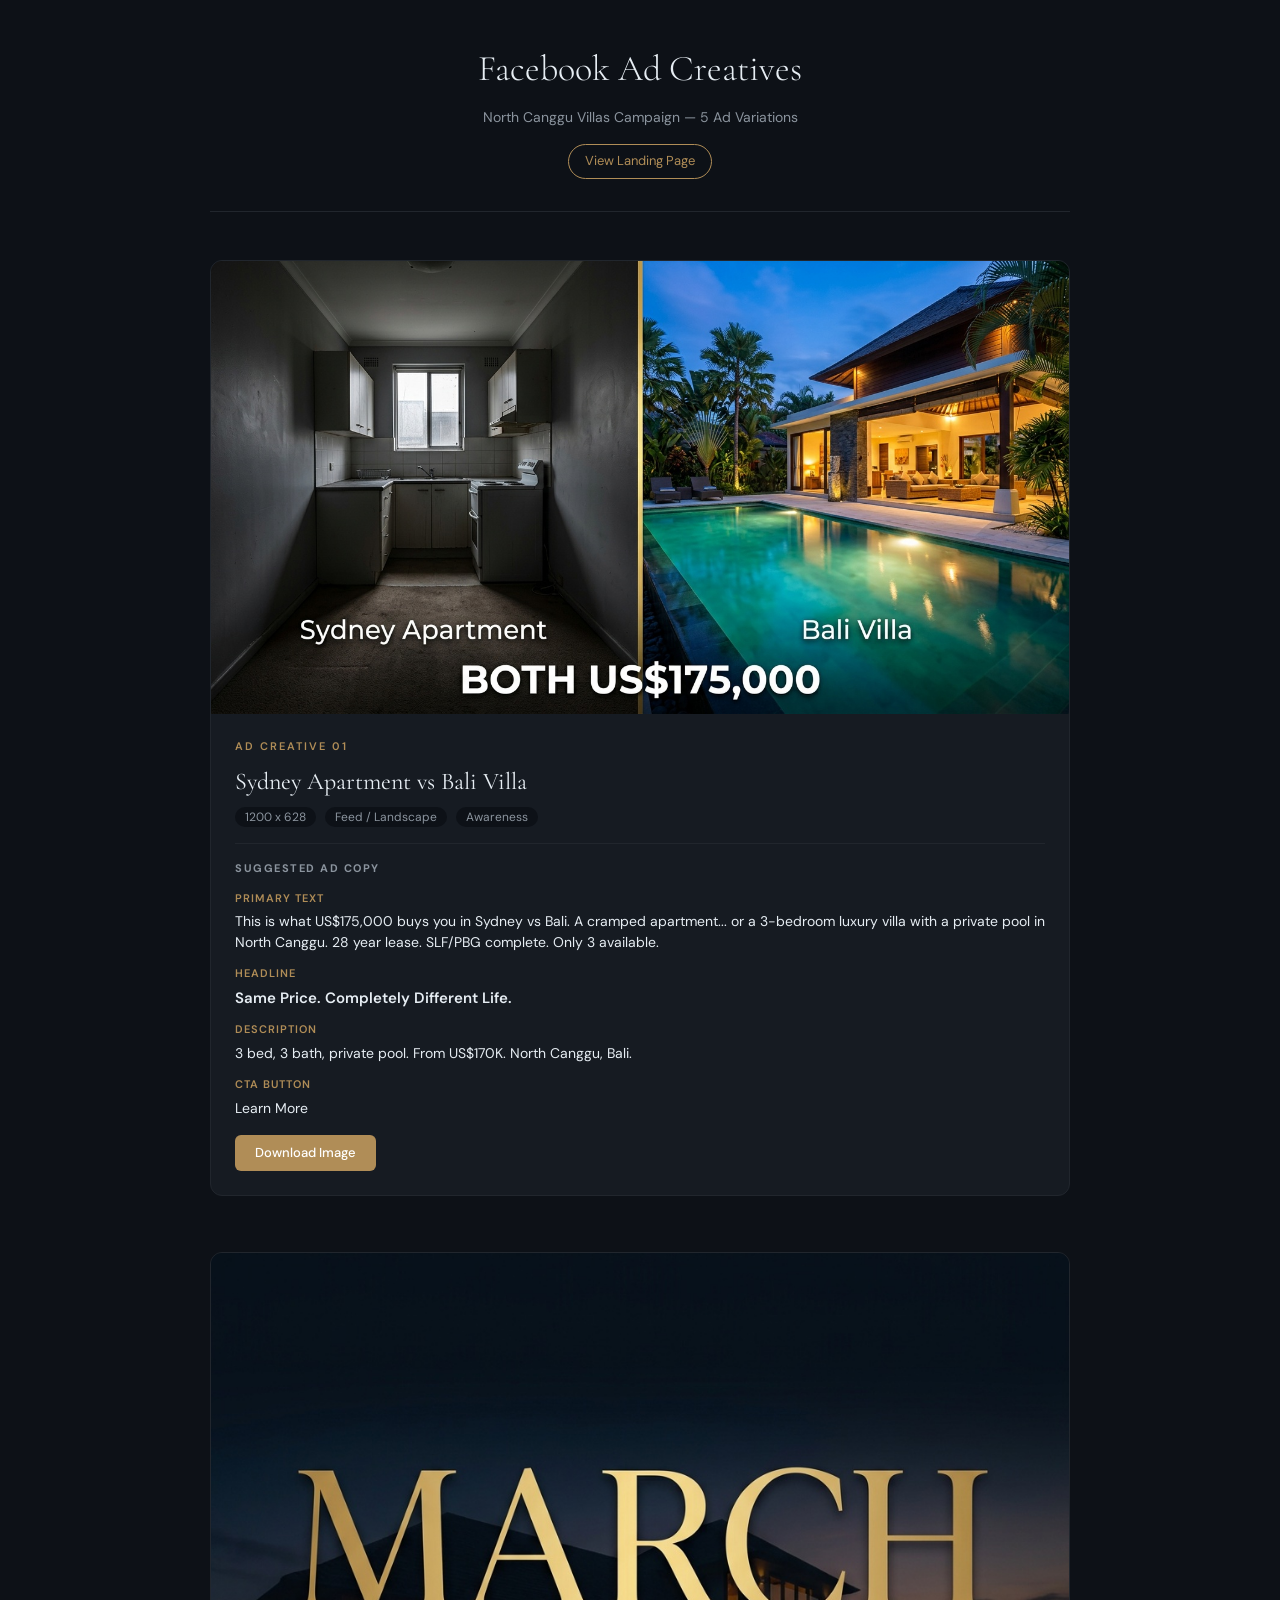
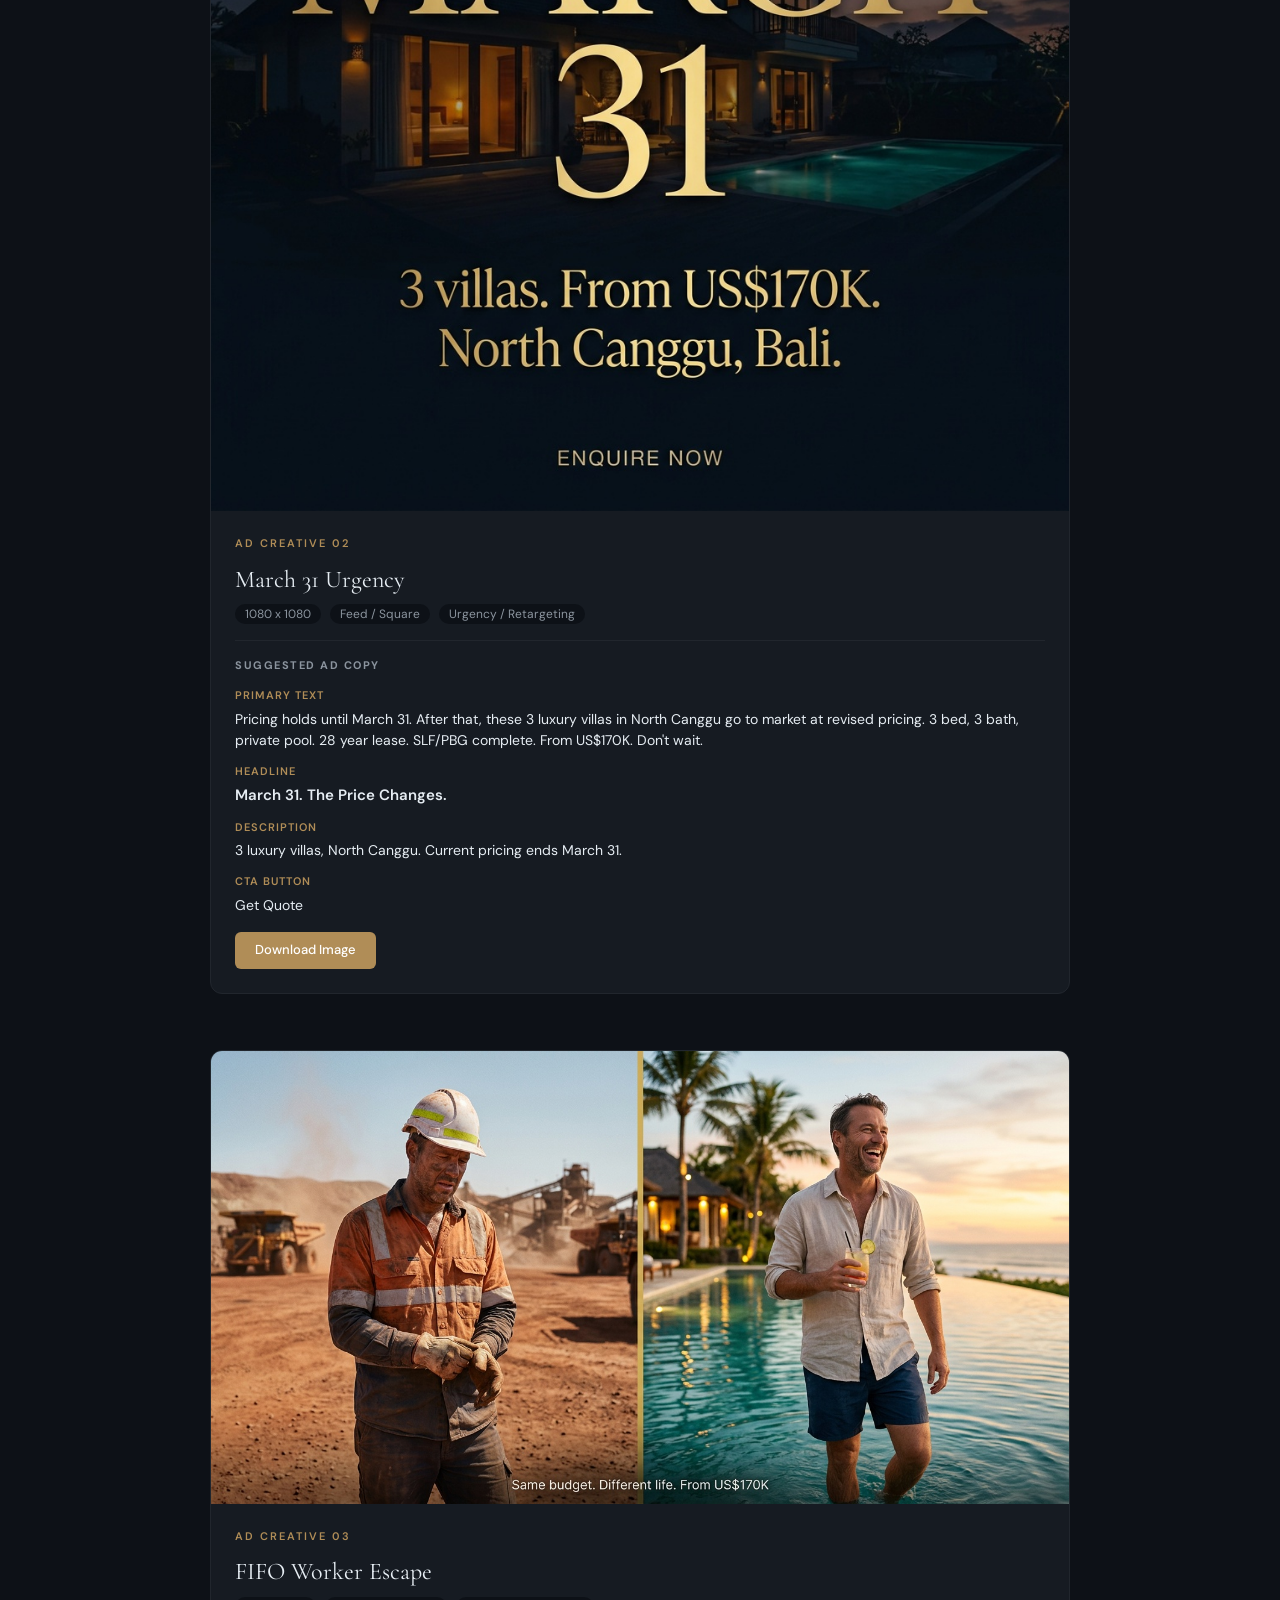
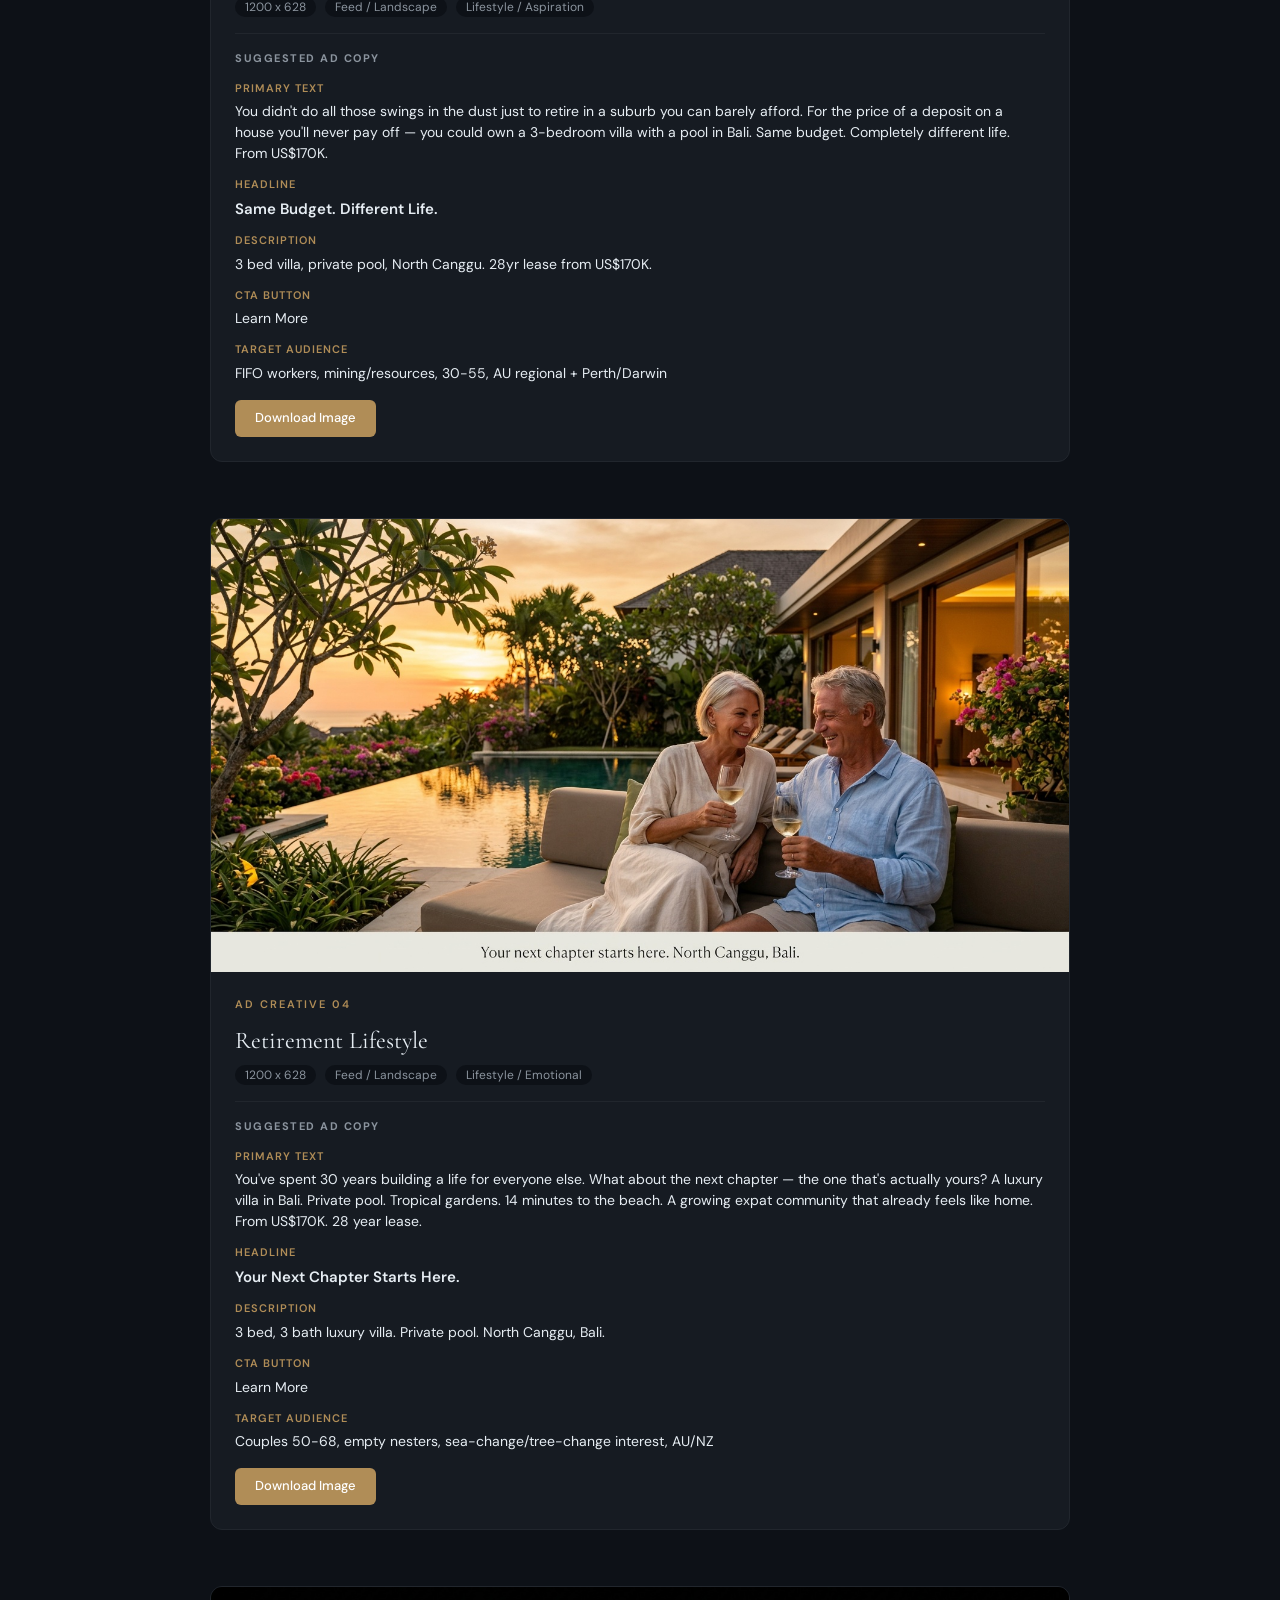
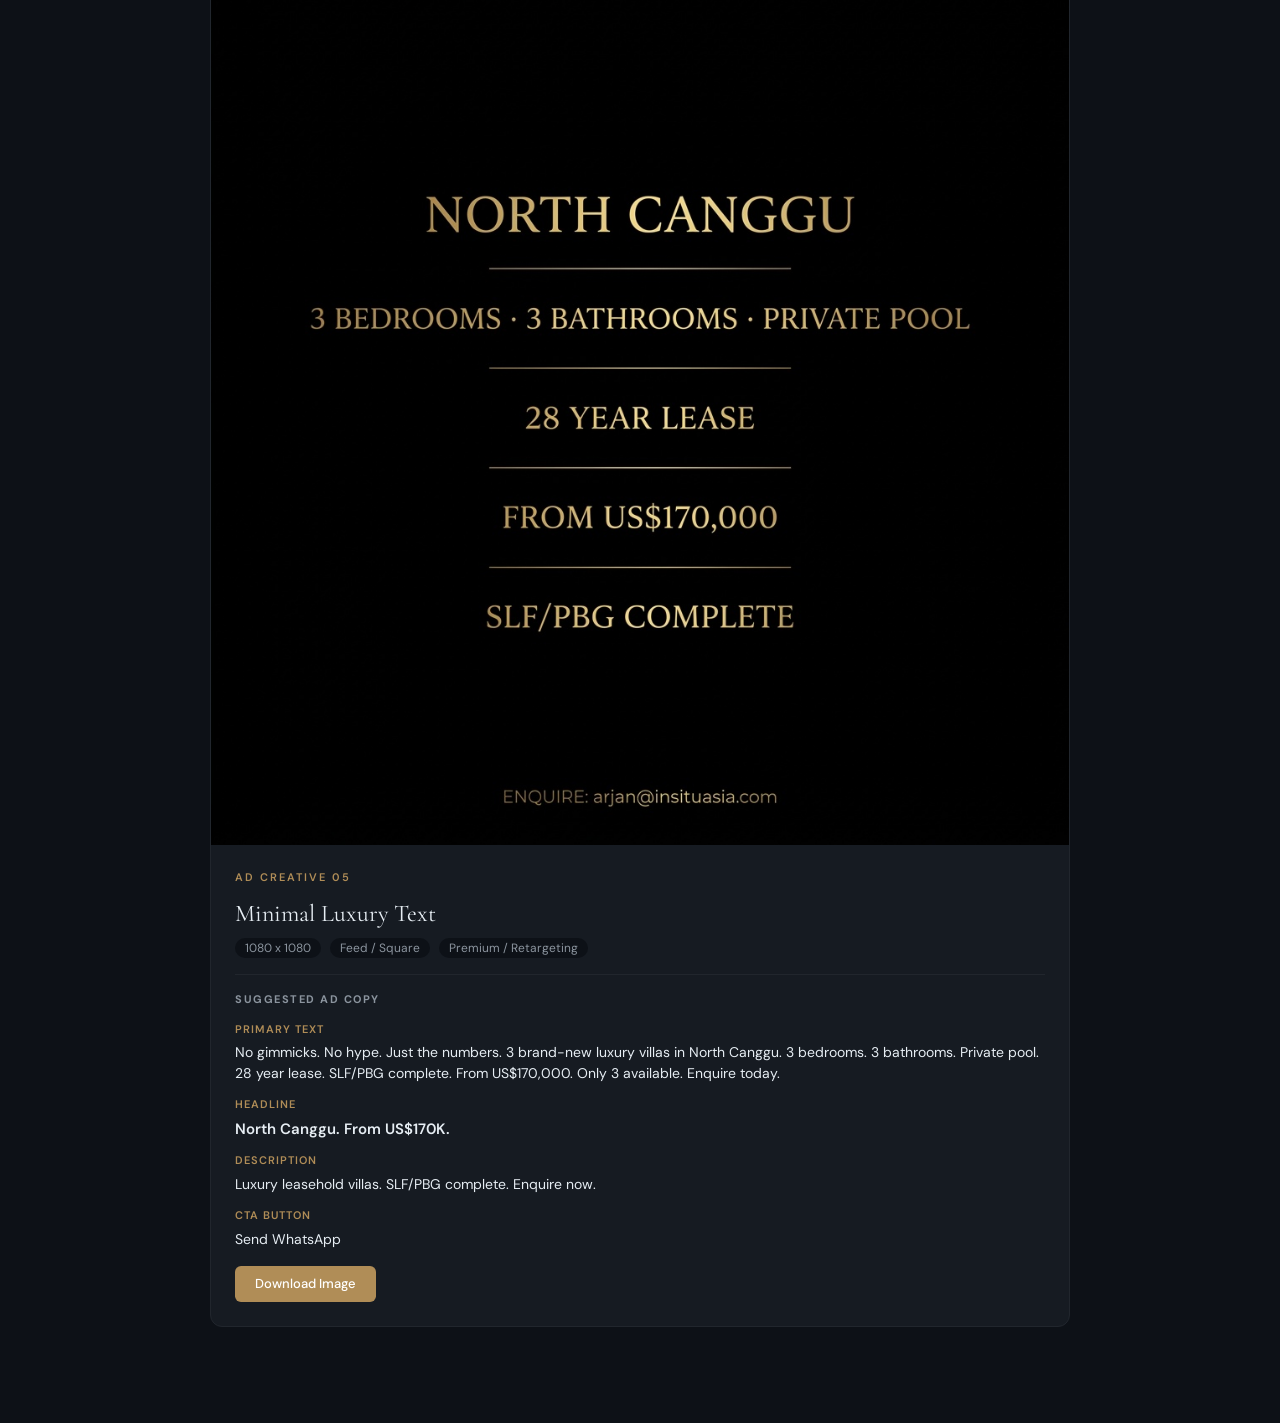
==== ad-creatives/index.html @ 60b1dd97 "feat: generate 5 Facebook ad creatives with preview page AI-generated via Gemini: 1. Sydney Apartmen" ====
<!DOCTYPE html>
<html lang="en">
<head>
  <meta charset="UTF-8" />
  <meta name="viewport" content="width=device-width, initial-scale=1.0" />
  <title>Facebook Ad Creatives — North Canggu Villas</title>
  <link rel="preconnect" href="https://fonts.googleapis.com" />
  <link rel="preconnect" href="https://fonts.gstatic.com" crossorigin />
  <link href="https://fonts.googleapis.com/css2?family=Cormorant+Garamond:wght@300;400;500&family=DM+Sans:wght@400;500;600&display=swap" rel="stylesheet" />
  <style>
    :root {
      --bg: #0d1117;
      --surface: #161b22;
      --border: #21262d;
      --text: #e6edf3;
      --muted: #8b949e;
      --accent: #b08d57;
      --font-display: 'Cormorant Garamond', Georgia, serif;
      --font-body: 'DM Sans', system-ui, sans-serif;
    }
    * { margin: 0; padding: 0; box-sizing: border-box; }
    body { font-family: var(--font-body); background: var(--bg); color: var(--text); line-height: 1.6; }
    .wrapper { max-width: 900px; margin: 0 auto; padding: 40px 20px; }

    .page-header {
      text-align: center;
      margin-bottom: 48px;
      padding-bottom: 32px;
      border-bottom: 1px solid var(--border);
    }
    .page-header h1 {
      font-family: var(--font-display);
      font-size: 36px;
      font-weight: 300;
      margin-bottom: 8px;
    }
    .page-header p { color: var(--muted); font-size: 14px; }
    .back-link {
      display: inline-block;
      margin-top: 16px;
      color: var(--accent);
      text-decoration: none;
      font-size: 13px;
      border: 1px solid var(--accent);
      padding: 6px 16px;
      border-radius: 20px;
      transition: all 0.2s;
    }
    .back-link:hover { background: var(--accent); color: #fff; }

    .ad-block {
      margin-bottom: 56px;
      background: var(--surface);
      border: 1px solid var(--border);
      border-radius: 12px;
      overflow: hidden;
    }
    .ad-block img {
      width: 100%;
      display: block;
    }
    .ad-info {
      padding: 24px;
    }
    .ad-number {
      font-size: 11px;
      letter-spacing: 2px;
      text-transform: uppercase;
      color: var(--accent);
      font-weight: 600;
      margin-bottom: 8px;
    }
    .ad-name {
      font-family: var(--font-display);
      font-size: 24px;
      font-weight: 400;
      margin-bottom: 6px;
    }
    .ad-format {
      font-size: 12px;
      color: var(--muted);
      margin-bottom: 16px;
    }
    .ad-format span {
      background: var(--bg);
      padding: 2px 10px;
      border-radius: 10px;
      margin-right: 6px;
    }
    .ad-copy {
      border-top: 1px solid var(--border);
      padding-top: 16px;
    }
    .ad-copy h4 {
      font-size: 11px;
      letter-spacing: 1.5px;
      text-transform: uppercase;
      color: var(--muted);
      margin-bottom: 10px;
    }
    .copy-label {
      font-size: 11px;
      color: var(--accent);
      font-weight: 600;
      text-transform: uppercase;
      letter-spacing: 1px;
      margin-top: 12px;
      margin-bottom: 4px;
    }
    .copy-text {
      font-size: 14px;
      color: var(--text);
      line-height: 1.5;
    }
    .copy-text.headline { font-weight: 600; font-size: 15px; }

    .download-btn {
      display: inline-block;
      margin-top: 16px;
      padding: 8px 20px;
      background: var(--accent);
      color: #fff;
      text-decoration: none;
      border-radius: 6px;
      font-size: 13px;
      font-weight: 500;
      transition: background 0.2s;
    }
    .download-btn:hover { background: #c49d62; }
  </style>
</head>
<body>
  <div class="wrapper">

    <header class="page-header">
      <h1>Facebook Ad Creatives</h1>
      <p>North Canggu Villas Campaign — 5 Ad Variations</p>
      <a class="back-link" href="../canggu-villas.html">View Landing Page</a>
    </header>

    <!-- ── Ad 1 ──────────────────────────── -->
    <div class="ad-block">
      <img src="ad-1-sydney-vs-bali.jpg" alt="Ad 1: Sydney vs Bali" />
      <div class="ad-info">
        <div class="ad-number">Ad Creative 01</div>
        <div class="ad-name">Sydney Apartment vs Bali Villa</div>
        <div class="ad-format">
          <span>1200 x 628</span>
          <span>Feed / Landscape</span>
          <span>Awareness</span>
        </div>
        <div class="ad-copy">
          <h4>Suggested Ad Copy</h4>
          <div class="copy-label">Primary Text</div>
          <p class="copy-text">This is what US$175,000 buys you in Sydney vs Bali. A cramped apartment... or a 3-bedroom luxury villa with a private pool in North Canggu. 28 year lease. SLF/PBG complete. Only 3 available.</p>
          <div class="copy-label">Headline</div>
          <p class="copy-text headline">Same Price. Completely Different Life.</p>
          <div class="copy-label">Description</div>
          <p class="copy-text">3 bed, 3 bath, private pool. From US$170K. North Canggu, Bali.</p>
          <div class="copy-label">CTA Button</div>
          <p class="copy-text">Learn More</p>
        </div>
        <a class="download-btn" href="ad-1-sydney-vs-bali.jpg" download>Download Image</a>
      </div>
    </div>

    <!-- ── Ad 2 ──────────────────────────── -->
    <div class="ad-block">
      <img src="ad-2-march-31-urgency.jpg" alt="Ad 2: March 31 Urgency" />
      <div class="ad-info">
        <div class="ad-number">Ad Creative 02</div>
        <div class="ad-name">March 31 Urgency</div>
        <div class="ad-format">
          <span>1080 x 1080</span>
          <span>Feed / Square</span>
          <span>Urgency / Retargeting</span>
        </div>
        <div class="ad-copy">
          <h4>Suggested Ad Copy</h4>
          <div class="copy-label">Primary Text</div>
          <p class="copy-text">Pricing holds until March 31. After that, these 3 luxury villas in North Canggu go to market at revised pricing. 3 bed, 3 bath, private pool. 28 year lease. SLF/PBG complete. From US$170K. Don't wait.</p>
          <div class="copy-label">Headline</div>
          <p class="copy-text headline">March 31. The Price Changes.</p>
          <div class="copy-label">Description</div>
          <p class="copy-text">3 luxury villas, North Canggu. Current pricing ends March 31.</p>
          <div class="copy-label">CTA Button</div>
          <p class="copy-text">Get Quote</p>
        </div>
        <a class="download-btn" href="ad-2-march-31-urgency.jpg" download>Download Image</a>
      </div>
    </div>

    <!-- ── Ad 3 ──────────────────────────── -->
    <div class="ad-block">
      <img src="ad-3-fifo-escape.jpg" alt="Ad 3: FIFO Escape" />
      <div class="ad-info">
        <div class="ad-number">Ad Creative 03</div>
        <div class="ad-name">FIFO Worker Escape</div>
        <div class="ad-format">
          <span>1200 x 628</span>
          <span>Feed / Landscape</span>
          <span>Lifestyle / Aspiration</span>
        </div>
        <div class="ad-copy">
          <h4>Suggested Ad Copy</h4>
          <div class="copy-label">Primary Text</div>
          <p class="copy-text">You didn't do all those swings in the dust just to retire in a suburb you can barely afford. For the price of a deposit on a house you'll never pay off — you could own a 3-bedroom villa with a pool in Bali. Same budget. Completely different life. From US$170K.</p>
          <div class="copy-label">Headline</div>
          <p class="copy-text headline">Same Budget. Different Life.</p>
          <div class="copy-label">Description</div>
          <p class="copy-text">3 bed villa, private pool, North Canggu. 28yr lease from US$170K.</p>
          <div class="copy-label">CTA Button</div>
          <p class="copy-text">Learn More</p>
          <div class="copy-label">Target Audience</div>
          <p class="copy-text">FIFO workers, mining/resources, 30-55, AU regional + Perth/Darwin</p>
        </div>
        <a class="download-btn" href="ad-3-fifo-escape.jpg" download>Download Image</a>
      </div>
    </div>

    <!-- ── Ad 4 ──────────────────────────── -->
    <div class="ad-block">
      <img src="ad-4-couple-retirement.jpg" alt="Ad 4: Retirement Couple" />
      <div class="ad-info">
        <div class="ad-number">Ad Creative 04</div>
        <div class="ad-name">Retirement Lifestyle</div>
        <div class="ad-format">
          <span>1200 x 628</span>
          <span>Feed / Landscape</span>
          <span>Lifestyle / Emotional</span>
        </div>
        <div class="ad-copy">
          <h4>Suggested Ad Copy</h4>
          <div class="copy-label">Primary Text</div>
          <p class="copy-text">You've spent 30 years building a life for everyone else. What about the next chapter — the one that's actually yours? A luxury villa in Bali. Private pool. Tropical gardens. 14 minutes to the beach. A growing expat community that already feels like home. From US$170K. 28 year lease.</p>
          <div class="copy-label">Headline</div>
          <p class="copy-text headline">Your Next Chapter Starts Here.</p>
          <div class="copy-label">Description</div>
          <p class="copy-text">3 bed, 3 bath luxury villa. Private pool. North Canggu, Bali.</p>
          <div class="copy-label">CTA Button</div>
          <p class="copy-text">Learn More</p>
          <div class="copy-label">Target Audience</div>
          <p class="copy-text">Couples 50-68, empty nesters, sea-change/tree-change interest, AU/NZ</p>
        </div>
        <a class="download-btn" href="ad-4-couple-retirement.jpg" download>Download Image</a>
      </div>
    </div>

    <!-- ── Ad 5 ──────────────────────────── -->
    <div class="ad-block">
      <img src="ad-5-minimal-text.jpg" alt="Ad 5: Minimal Luxury Text" />
      <div class="ad-info">
        <div class="ad-number">Ad Creative 05</div>
        <div class="ad-name">Minimal Luxury Text</div>
        <div class="ad-format">
          <span>1080 x 1080</span>
          <span>Feed / Square</span>
          <span>Premium / Retargeting</span>
        </div>
        <div class="ad-copy">
          <h4>Suggested Ad Copy</h4>
          <div class="copy-label">Primary Text</div>
          <p class="copy-text">No gimmicks. No hype. Just the numbers. 3 brand-new luxury villas in North Canggu. 3 bedrooms. 3 bathrooms. Private pool. 28 year lease. SLF/PBG complete. From US$170,000. Only 3 available. Enquire today.</p>
          <div class="copy-label">Headline</div>
          <p class="copy-text headline">North Canggu. From US$170K.</p>
          <div class="copy-label">Description</div>
          <p class="copy-text">Luxury leasehold villas. SLF/PBG complete. Enquire now.</p>
          <div class="copy-label">CTA Button</div>
          <p class="copy-text">Send WhatsApp</p>
        </div>
        <a class="download-btn" href="ad-5-minimal-text.jpg" download>Download Image</a>
      </div>
    </div>

  </div>
</body>
</html>
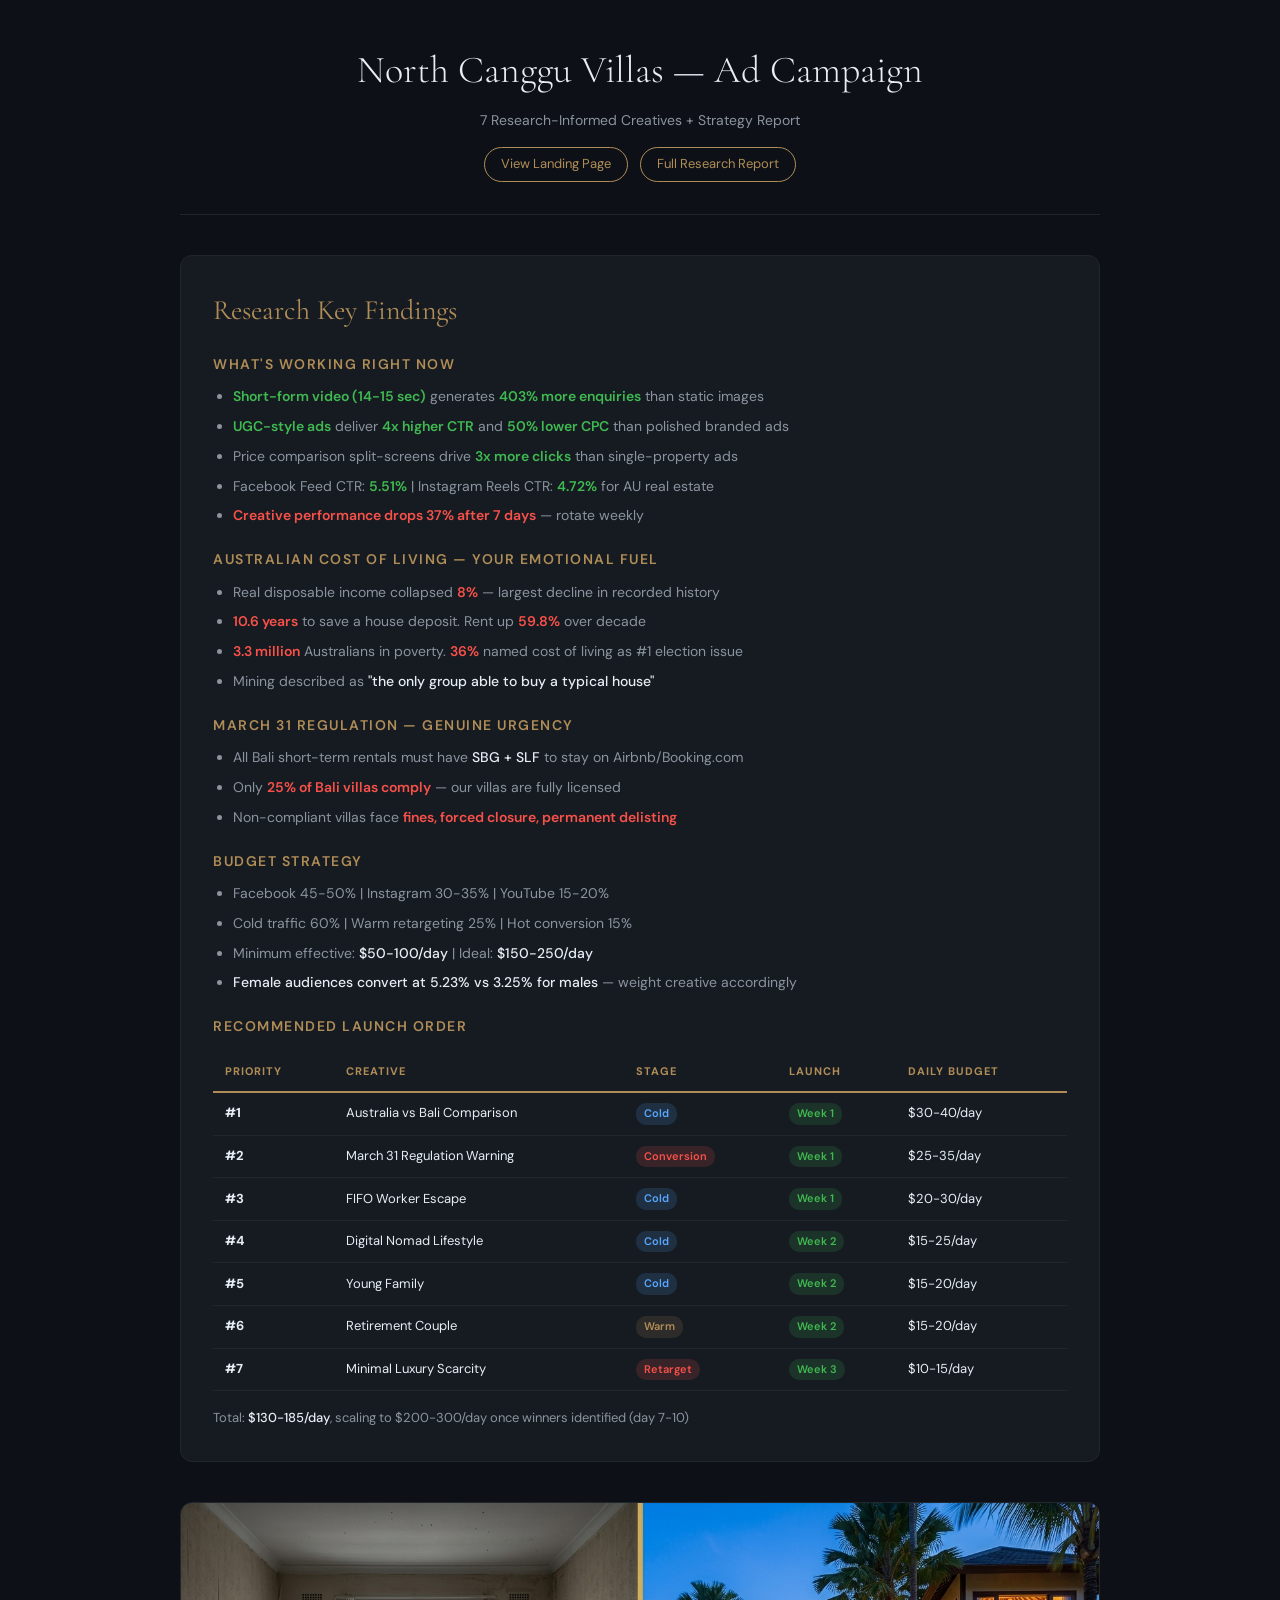
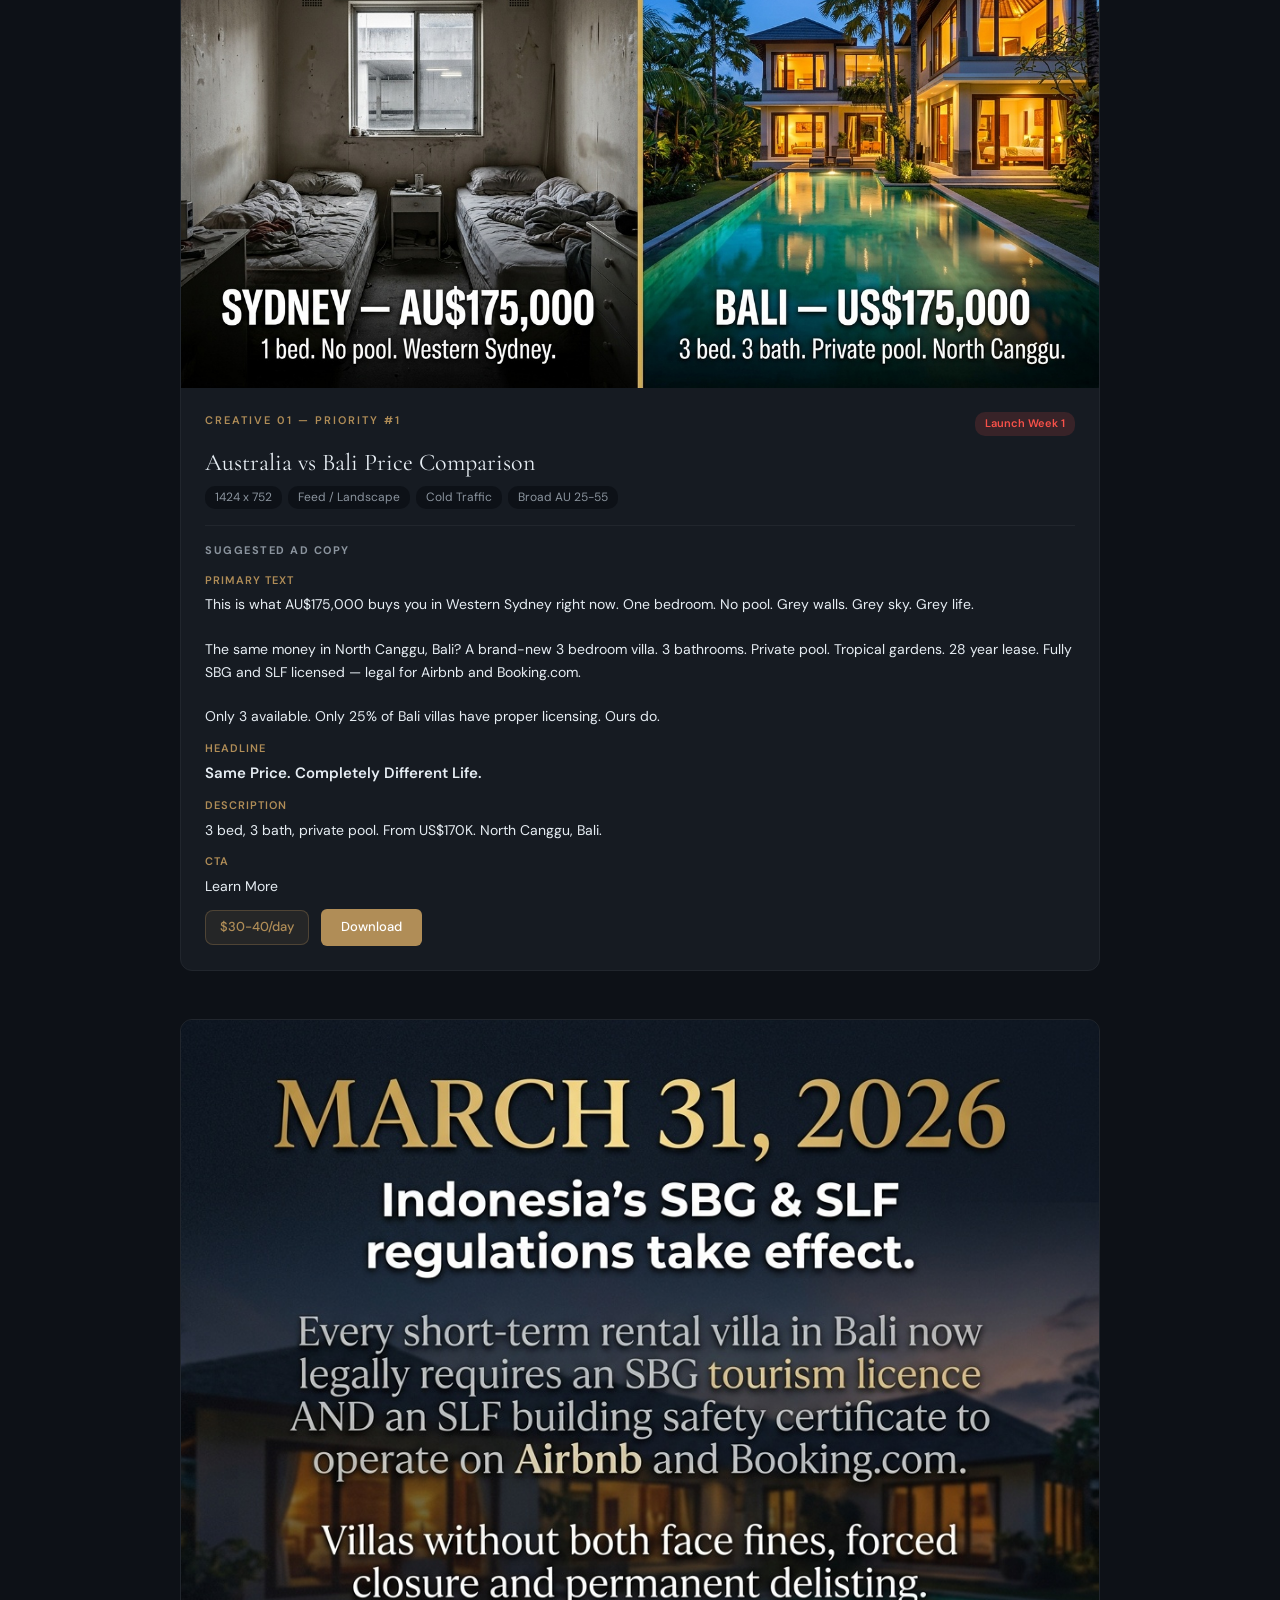
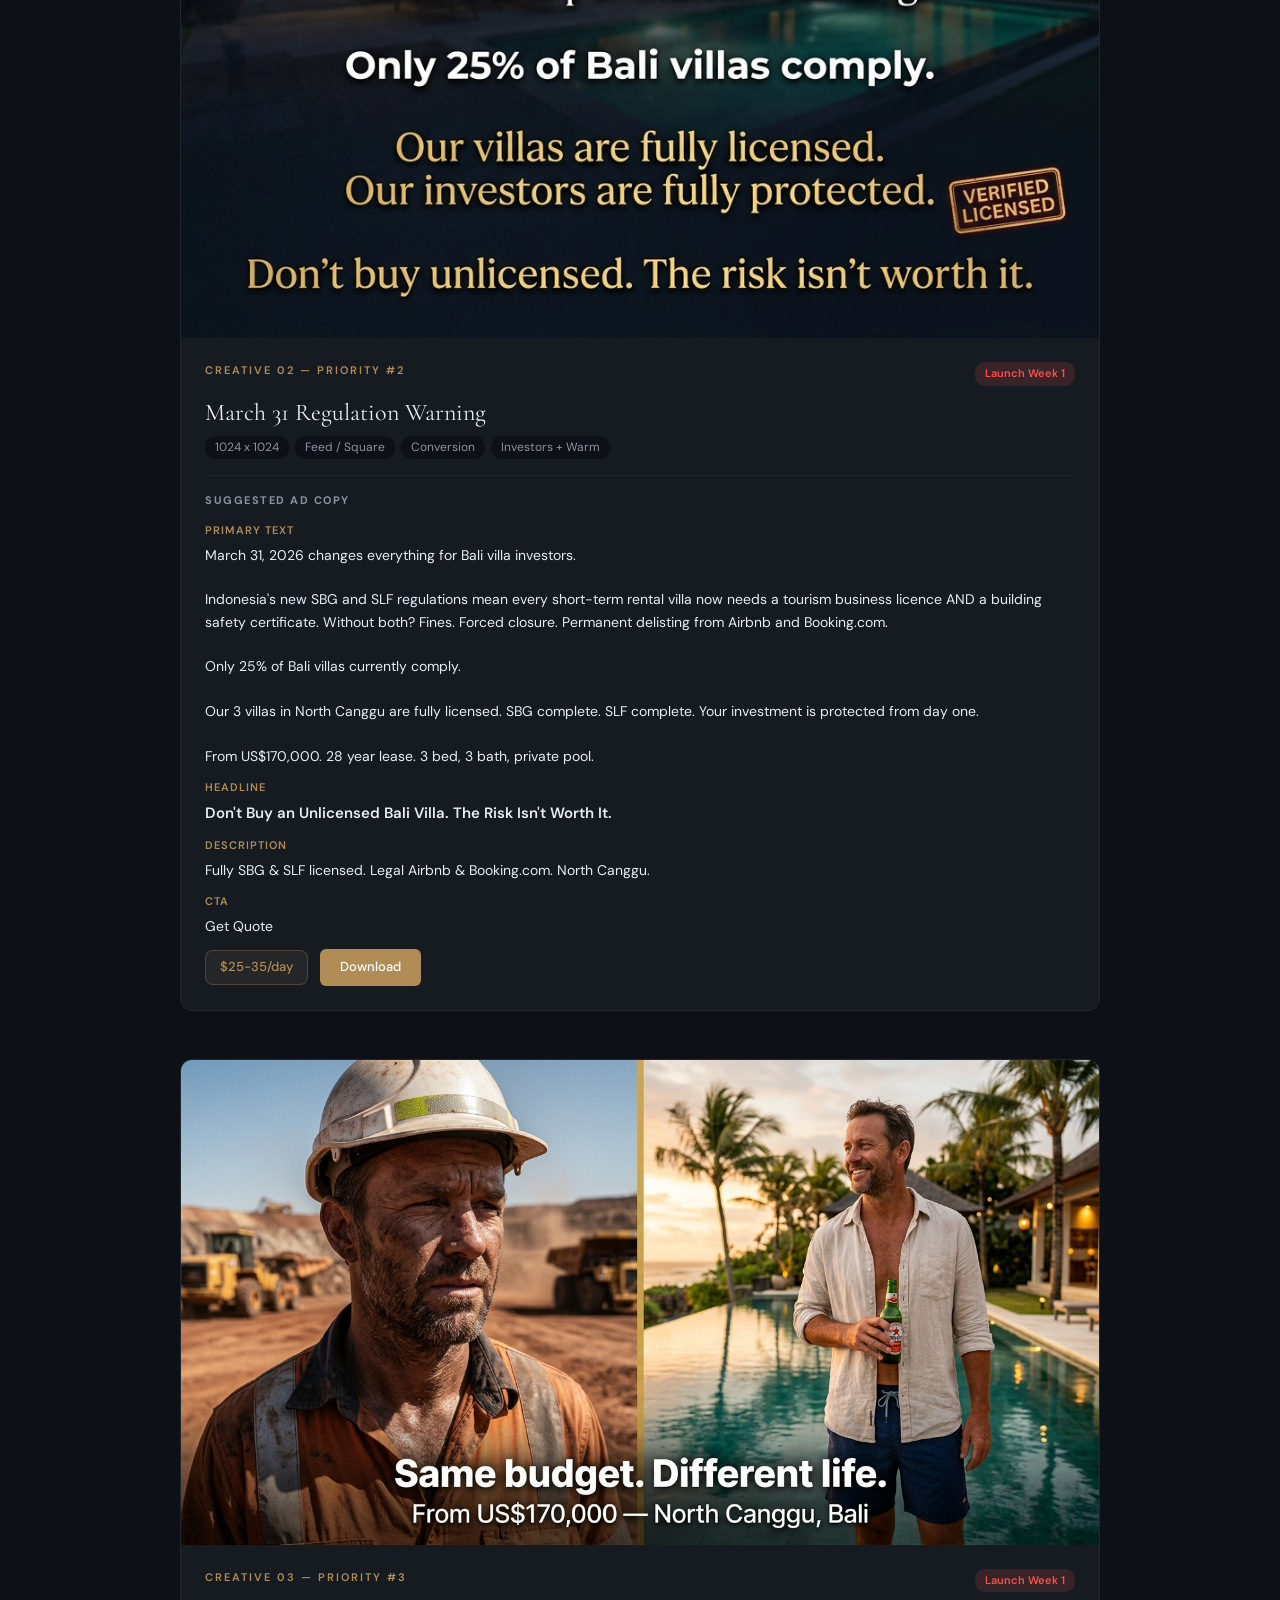
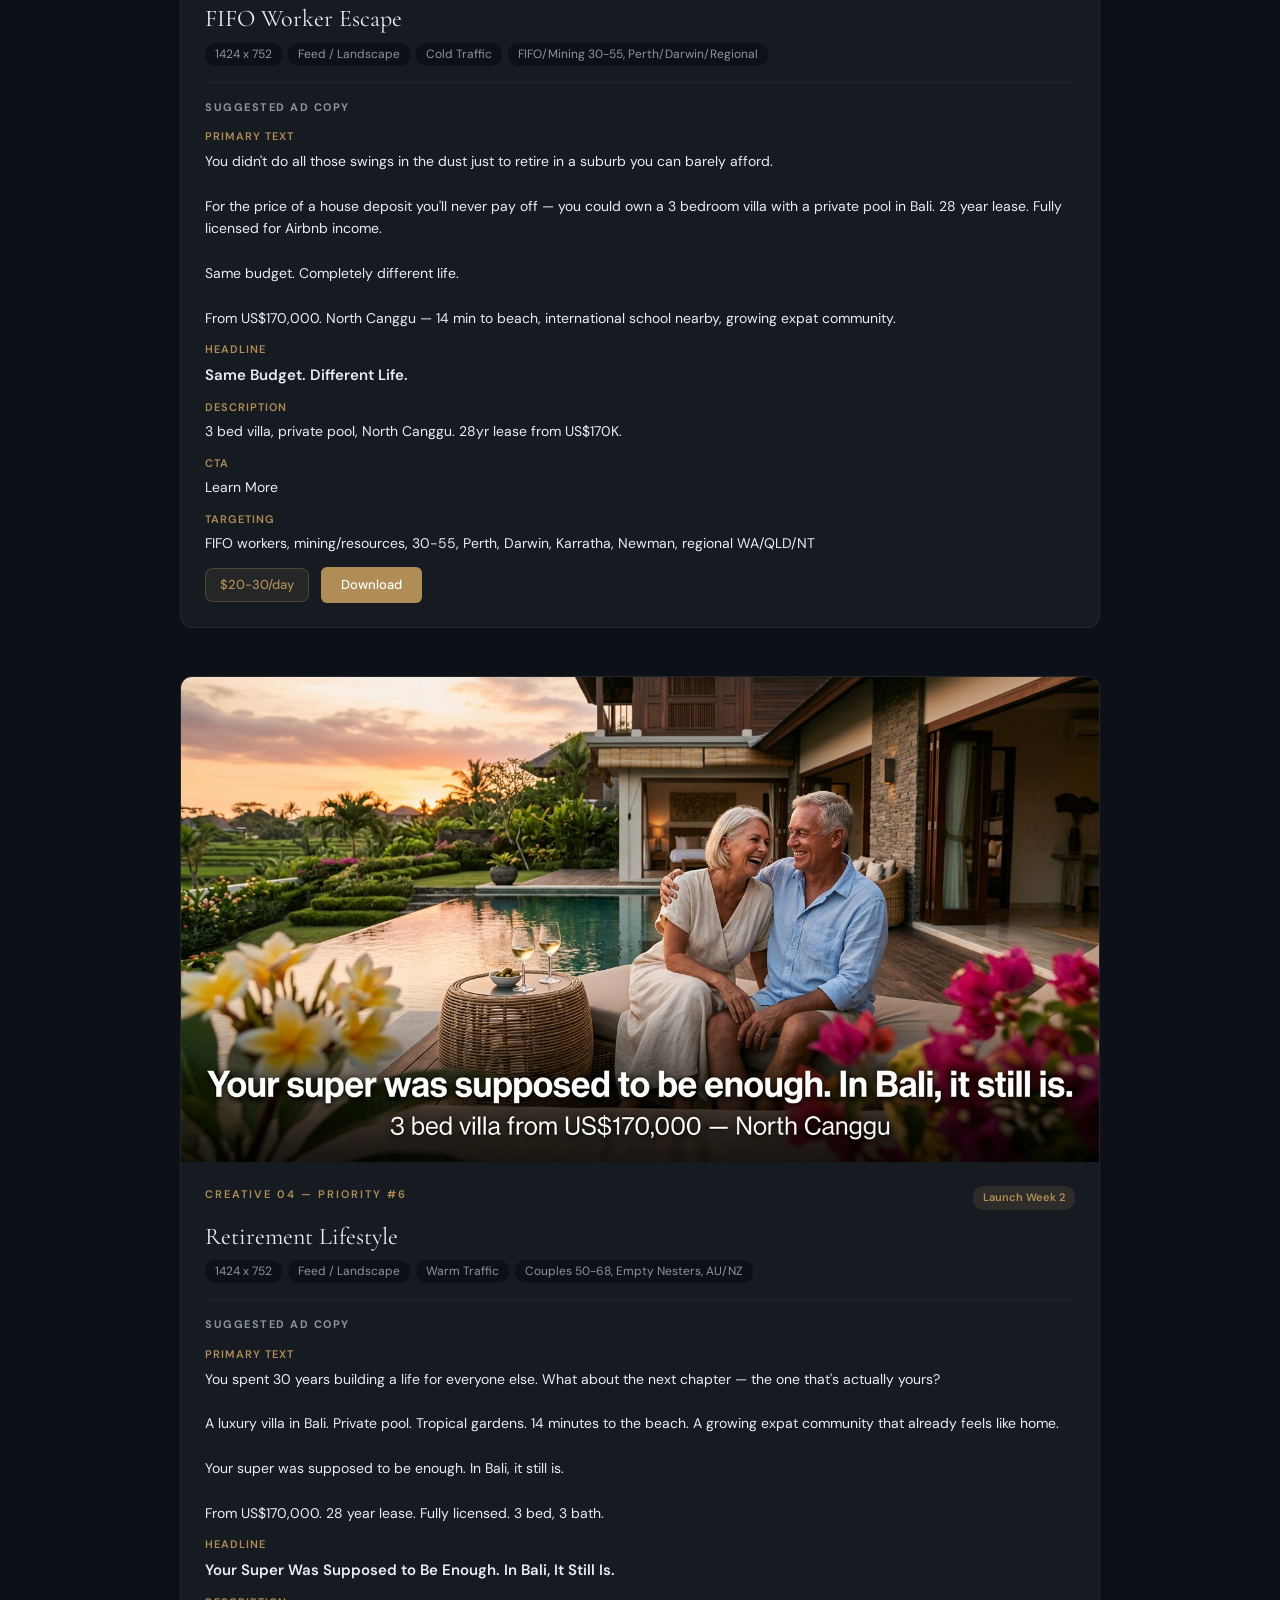
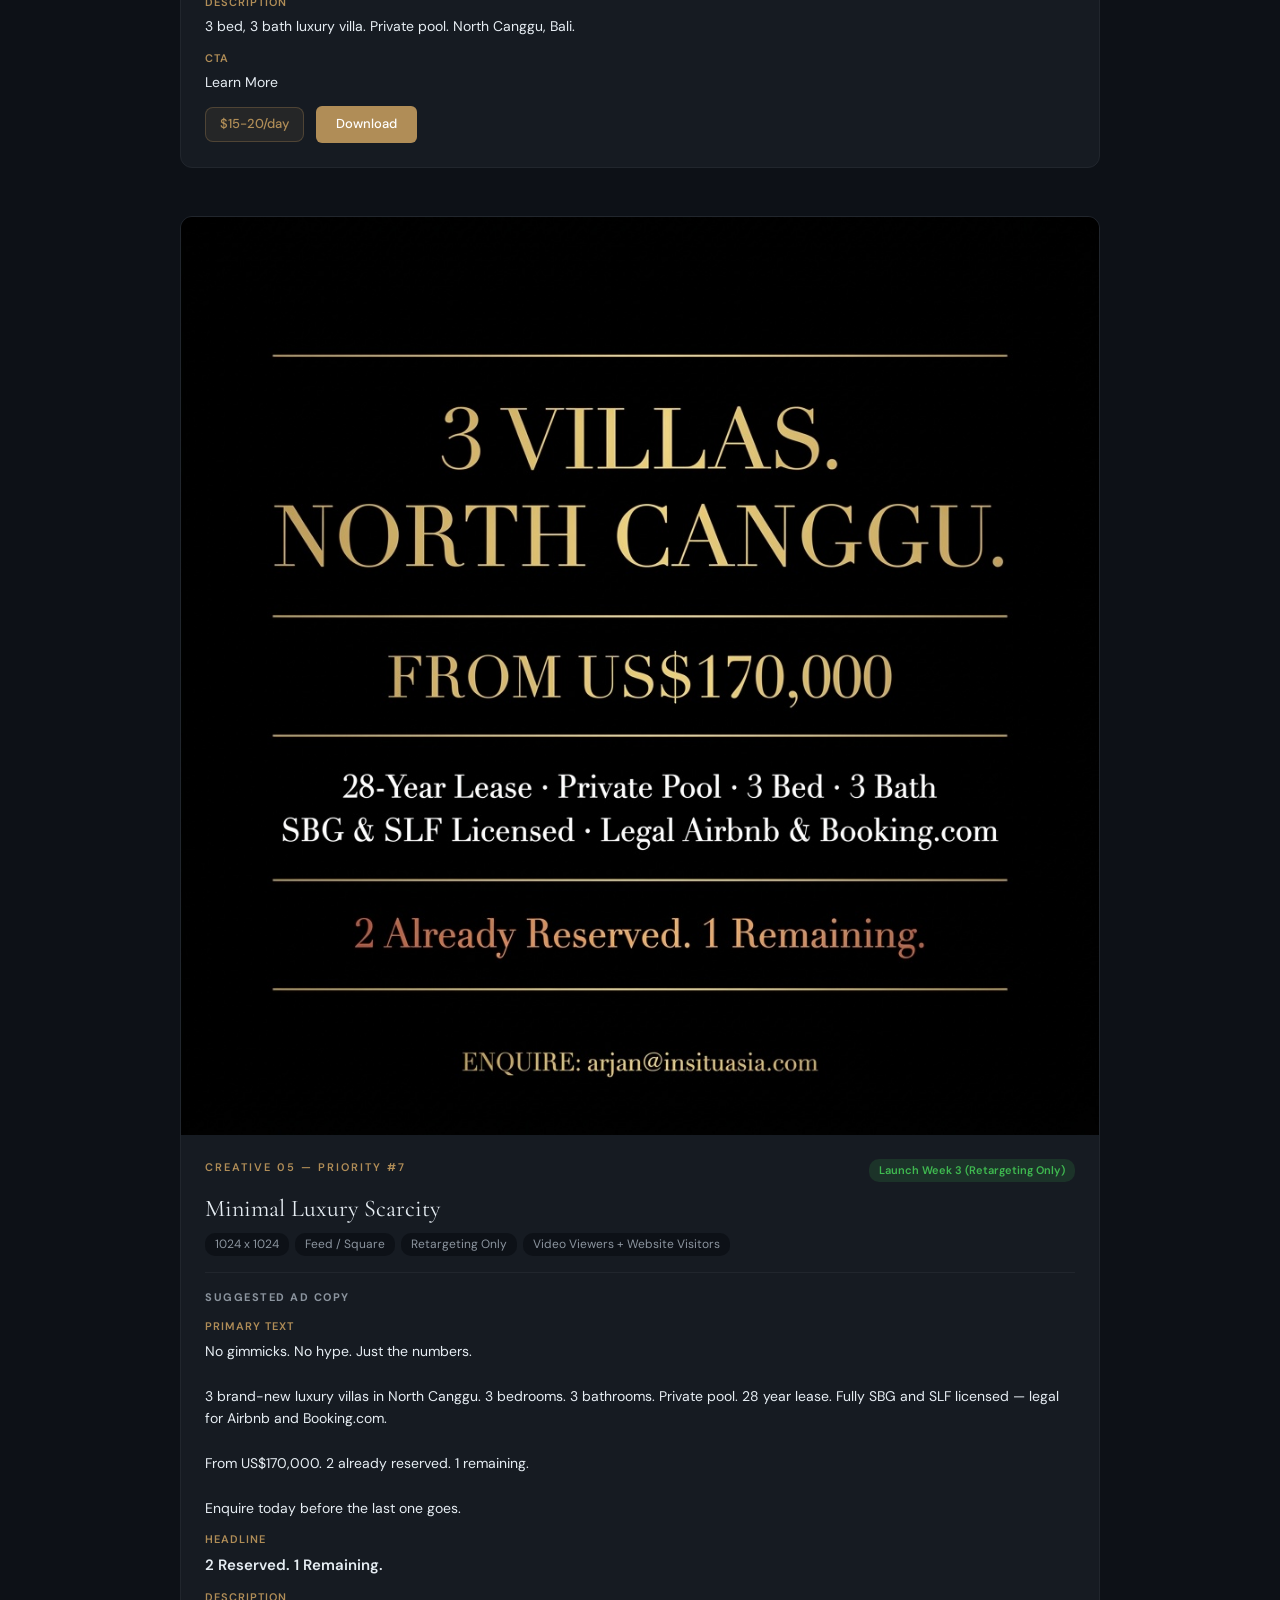
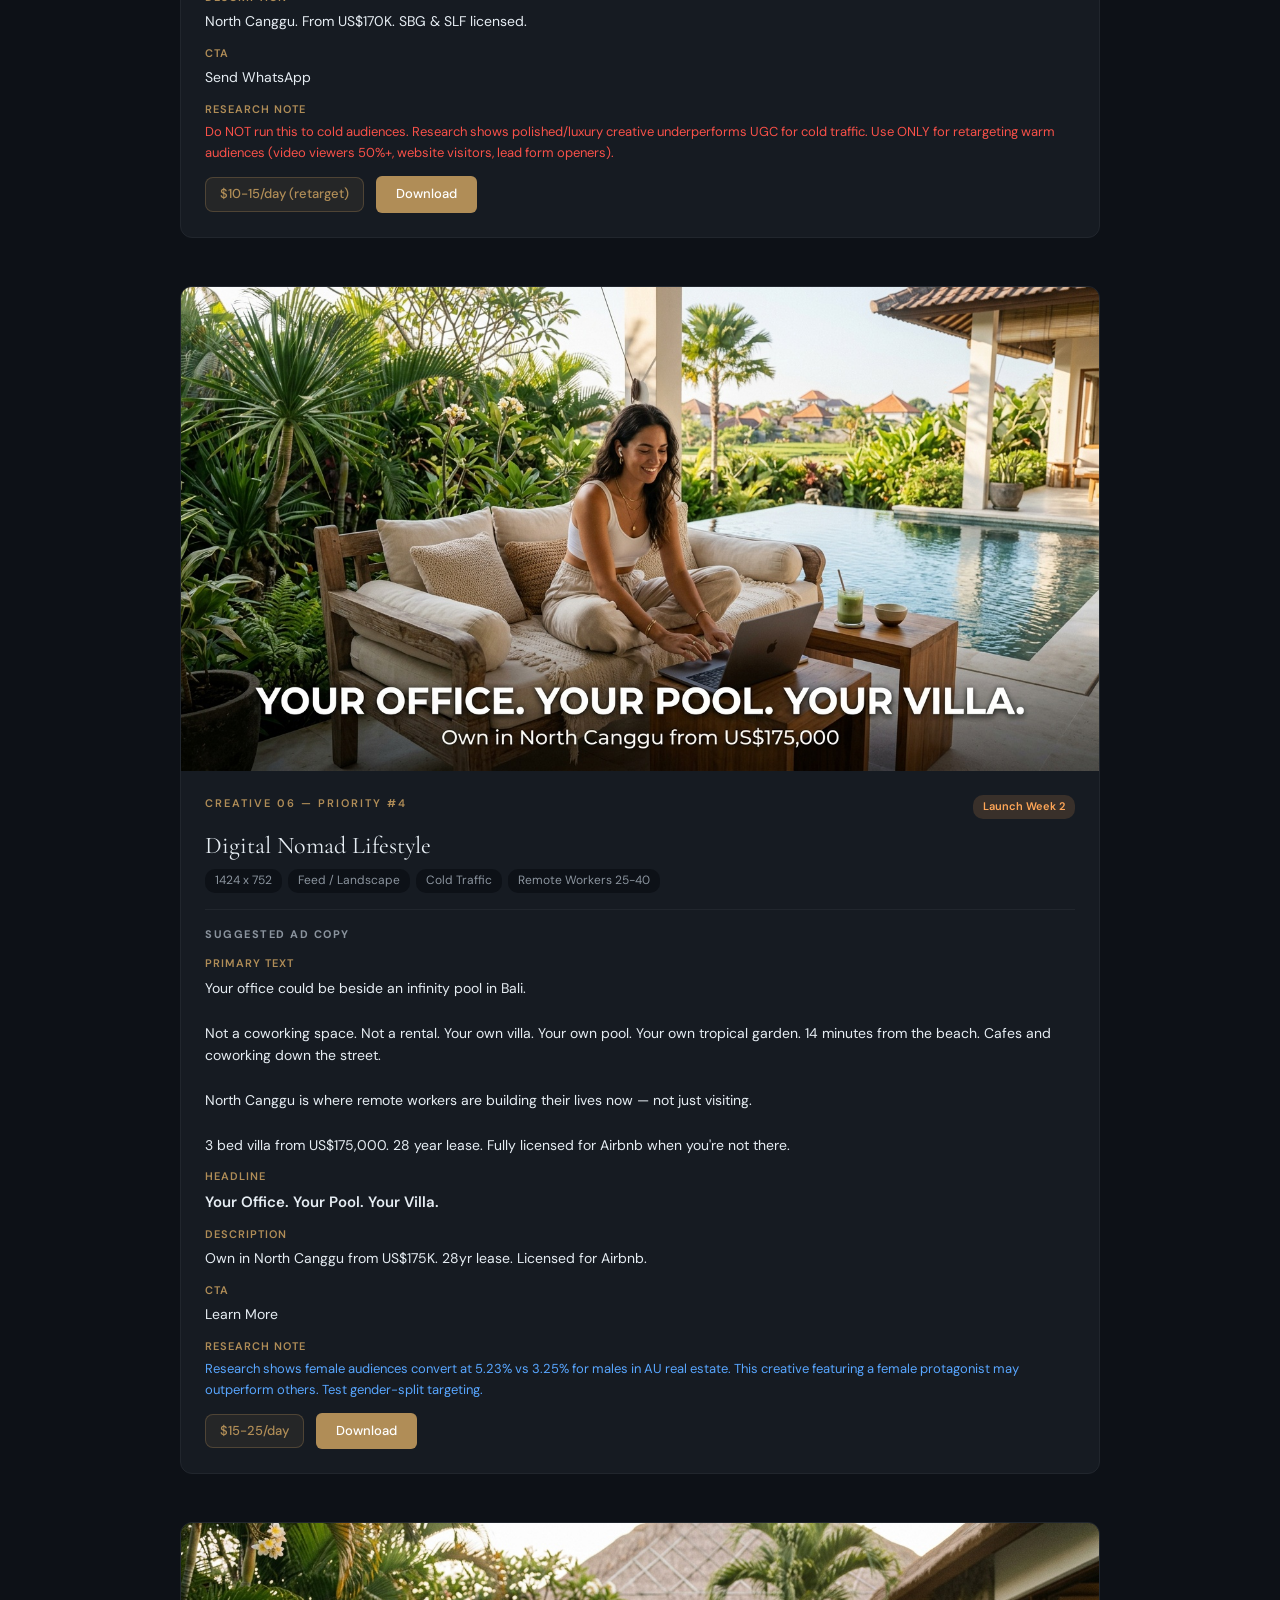
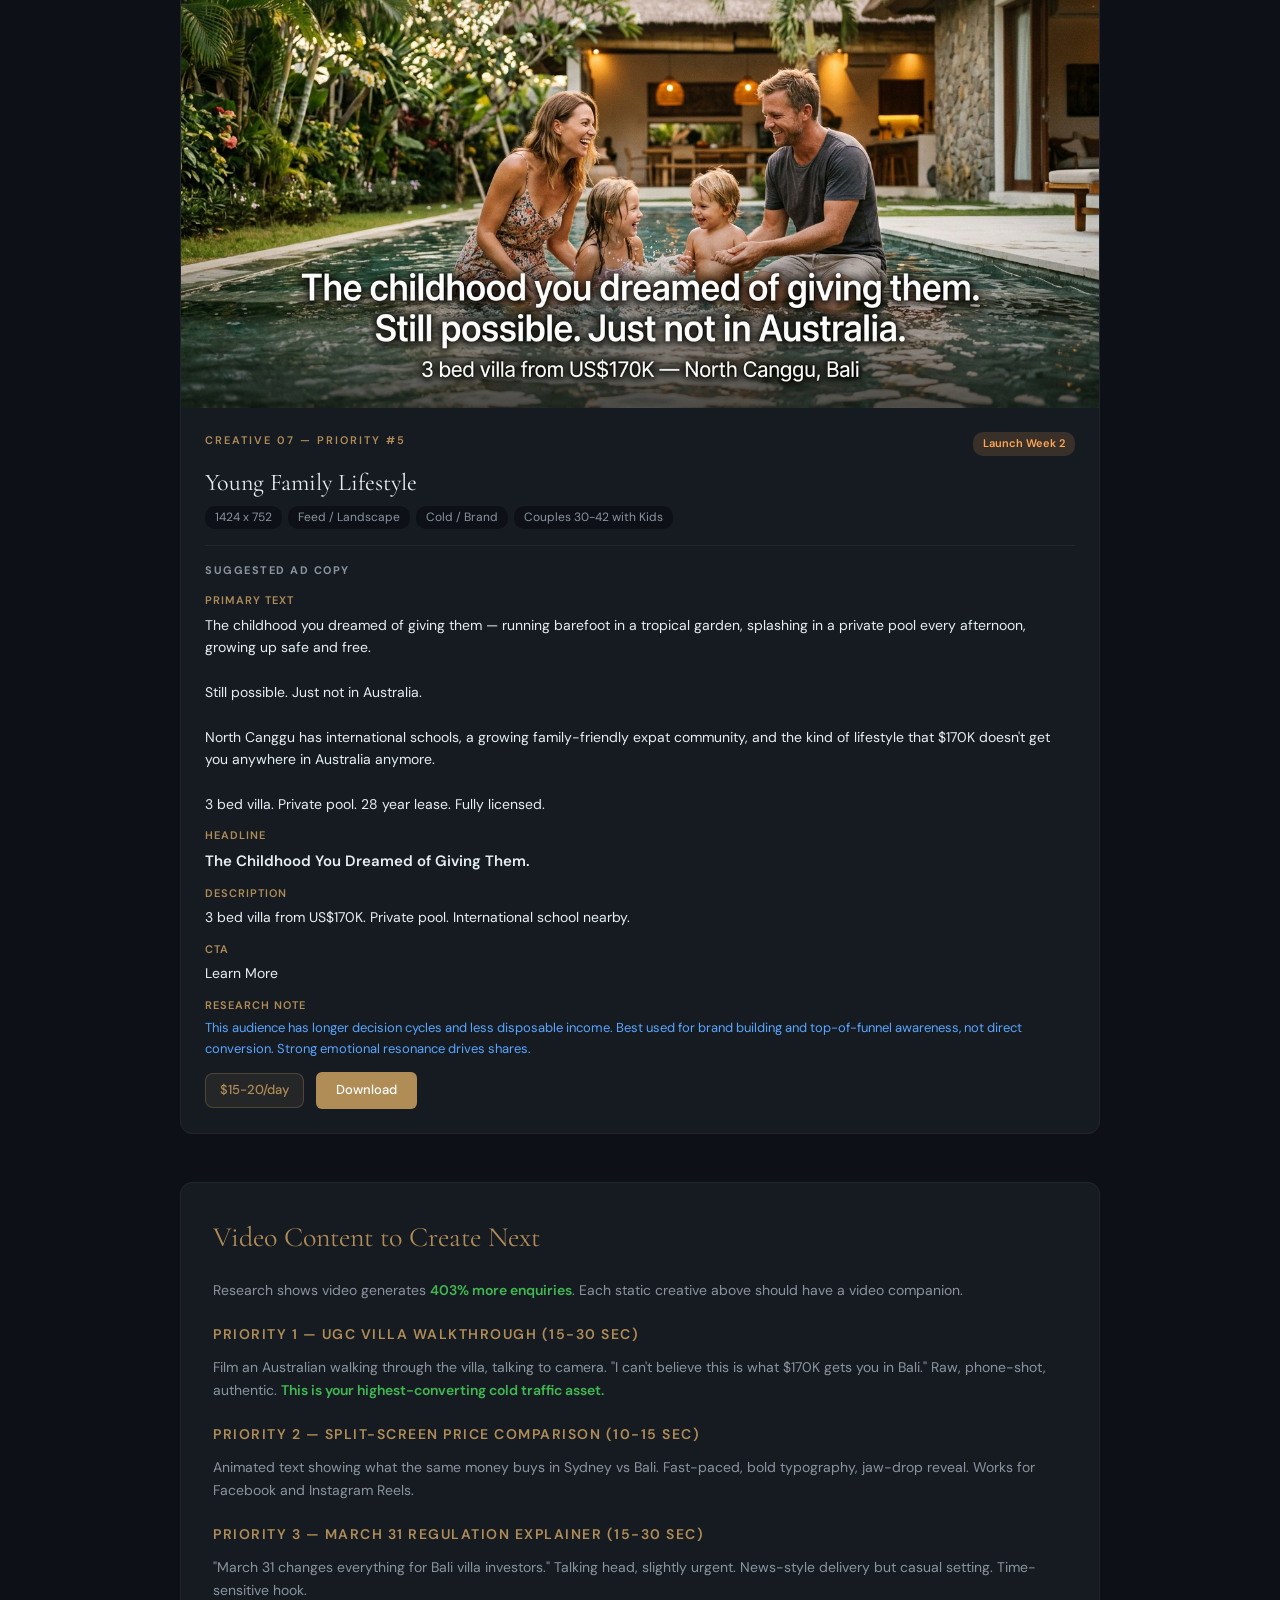
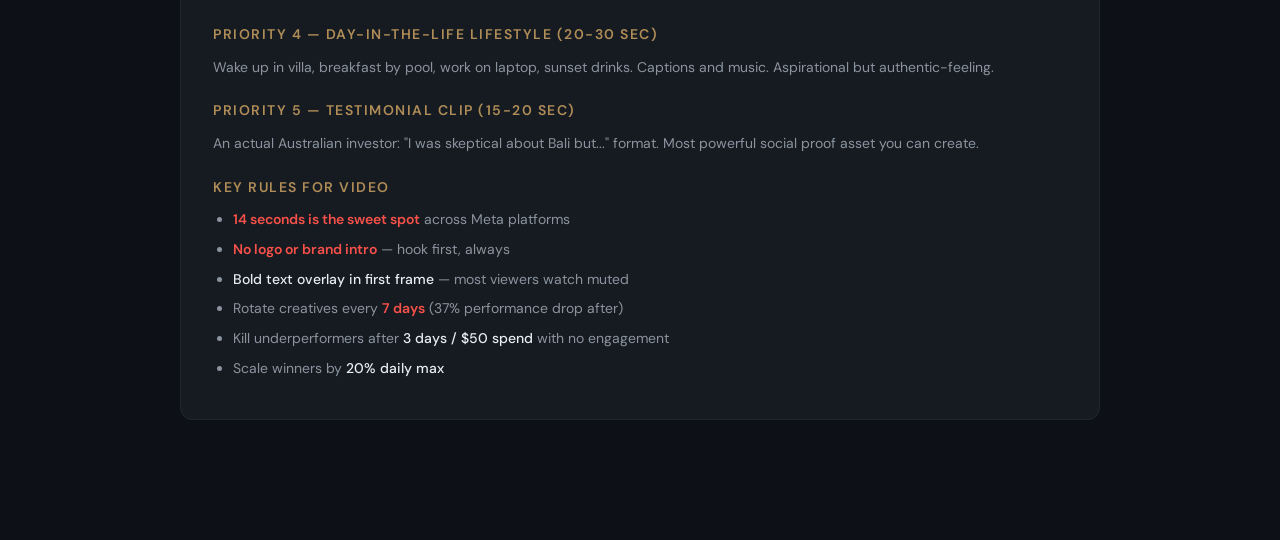
==== commit d633e644: "Add research report and 7 Bali villa ad creatives Research (15 web searches compiled): - Top ad form" ====
--- a/ad-creatives/index.html
+++ b/ad-creatives/index.html
@@ -3,273 +3,420 @@
 <head>
   <meta charset="UTF-8" />
   <meta name="viewport" content="width=device-width, initial-scale=1.0" />
-  <title>Facebook Ad Creatives — North Canggu Villas</title>
+  <title>Ad Campaign — North Canggu Villas</title>
   <link rel="preconnect" href="https://fonts.googleapis.com" />
   <link rel="preconnect" href="https://fonts.gstatic.com" crossorigin />
   <link href="https://fonts.googleapis.com/css2?family=Cormorant+Garamond:wght@300;400;500&family=DM+Sans:wght@400;500;600&display=swap" rel="stylesheet" />
   <style>
     :root {
-      --bg: #0d1117;
-      --surface: #161b22;
-      --border: #21262d;
-      --text: #e6edf3;
-      --muted: #8b949e;
-      --accent: #b08d57;
+      --bg: #0d1117; --surface: #161b22; --border: #21262d;
+      --text: #e6edf3; --muted: #8b949e; --accent: #b08d57;
+      --green: #3fb950; --red: #f85149; --blue: #58a6ff;
       --font-display: 'Cormorant Garamond', Georgia, serif;
       --font-body: 'DM Sans', system-ui, sans-serif;
     }
     * { margin: 0; padding: 0; box-sizing: border-box; }
     body { font-family: var(--font-body); background: var(--bg); color: var(--text); line-height: 1.6; }
-    .wrapper { max-width: 900px; margin: 0 auto; padding: 40px 20px; }
-
-    .page-header {
-      text-align: center;
-      margin-bottom: 48px;
-      padding-bottom: 32px;
-      border-bottom: 1px solid var(--border);
+    .wrapper { max-width: 960px; margin: 0 auto; padding: 40px 20px 80px; }
+
+    /* Header */
+    .page-header { text-align: center; margin-bottom: 40px; padding-bottom: 32px; border-bottom: 1px solid var(--border); }
+    .page-header h1 { font-family: var(--font-display); font-size: 38px; font-weight: 300; margin-bottom: 8px; }
+    .page-header p { color: var(--muted); font-size: 14px; }
+    .back-link { display: inline-block; margin-top: 16px; color: var(--accent); text-decoration: none; font-size: 13px; border: 1px solid var(--accent); padding: 6px 16px; border-radius: 20px; transition: all 0.2s; }
+    .back-link:hover { background: var(--accent); color: #fff; }
+
+    /* Research Summary */
+    .research-summary { background: var(--surface); border: 1px solid var(--border); border-radius: 12px; padding: 32px; margin-bottom: 40px; }
+    .research-summary h2 { font-family: var(--font-display); font-size: 28px; font-weight: 400; margin-bottom: 20px; color: var(--accent); }
+    .research-summary h3 { font-size: 14px; letter-spacing: 1.5px; text-transform: uppercase; color: var(--accent); margin: 20px 0 10px; font-weight: 600; }
+    .research-summary p, .research-summary li { font-size: 14px; color: var(--muted); line-height: 1.7; }
+    .research-summary ul { padding-left: 20px; }
+    .research-summary li { margin-bottom: 6px; }
+    .stat { color: var(--green); font-weight: 600; }
+    .warn { color: var(--red); font-weight: 600; }
+    .highlight { color: var(--text); font-weight: 500; }
+
+    /* Launch Order Table */
+    .launch-table { width: 100%; border-collapse: collapse; margin: 16px 0; font-size: 13px; }
+    .launch-table th { text-align: left; padding: 10px 12px; border-bottom: 2px solid var(--accent); color: var(--accent); font-size: 11px; letter-spacing: 1px; text-transform: uppercase; }
+    .launch-table td { padding: 10px 12px; border-bottom: 1px solid var(--border); }
+    .launch-table tr:hover { background: rgba(176,141,87,0.05); }
+    .badge { display: inline-block; padding: 2px 8px; border-radius: 10px; font-size: 11px; font-weight: 600; }
+    .badge-cold { background: rgba(88,166,255,0.15); color: var(--blue); }
+    .badge-warm { background: rgba(176,141,87,0.15); color: var(--accent); }
+    .badge-hot { background: rgba(248,81,73,0.15); color: var(--red); }
+    .badge-week { background: rgba(63,185,80,0.15); color: var(--green); }
+
+    /* Ad Blocks */
+    .ad-block { margin-bottom: 48px; background: var(--surface); border: 1px solid var(--border); border-radius: 12px; overflow: hidden; }
+    .ad-block img { width: 100%; display: block; }
+    .ad-info { padding: 24px; }
+    .ad-top { display: flex; justify-content: space-between; align-items: flex-start; flex-wrap: wrap; gap: 8px; margin-bottom: 8px; }
+    .ad-number { font-size: 11px; letter-spacing: 2px; text-transform: uppercase; color: var(--accent); font-weight: 600; }
+    .ad-priority { font-size: 11px; padding: 3px 10px; border-radius: 10px; font-weight: 600; }
+    .priority-1 { background: rgba(248,81,73,0.15); color: var(--red); }
+    .priority-2 { background: rgba(255,166,87,0.15); color: #ffa657; }
+    .priority-3 { background: rgba(176,141,87,0.15); color: var(--accent); }
+    .priority-4 { background: rgba(63,185,80,0.15); color: var(--green); }
+    .ad-name { font-family: var(--font-display); font-size: 24px; font-weight: 400; margin-bottom: 4px; }
+    .ad-meta { display: flex; flex-wrap: wrap; gap: 6px; margin-bottom: 16px; }
+    .ad-meta span { background: var(--bg); padding: 2px 10px; border-radius: 10px; font-size: 12px; color: var(--muted); }
+    .ad-copy { border-top: 1px solid var(--border); padding-top: 16px; }
+    .ad-copy h4 { font-size: 11px; letter-spacing: 1.5px; text-transform: uppercase; color: var(--muted); margin-bottom: 10px; }
+    .copy-label { font-size: 11px; color: var(--accent); font-weight: 600; text-transform: uppercase; letter-spacing: 1px; margin-top: 12px; margin-bottom: 4px; }
+    .copy-text { font-size: 14px; color: var(--text); line-height: 1.6; }
+    .copy-text.headline { font-weight: 600; font-size: 15px; }
+    .budget-box { display: inline-block; margin-top: 12px; padding: 6px 14px; background: rgba(176,141,87,0.1); border: 1px solid rgba(176,141,87,0.3); border-radius: 8px; font-size: 13px; color: var(--accent); font-weight: 500; }
+    .download-btn { display: inline-block; margin-top: 12px; margin-left: 8px; padding: 8px 20px; background: var(--accent); color: #fff; text-decoration: none; border-radius: 6px; font-size: 13px; font-weight: 500; transition: background 0.2s; }
+    .download-btn:hover { background: #c49d62; }
+
+    @media (max-width: 600px) {
+      .wrapper { padding: 16px 12px; }
+      .research-summary { padding: 20px; }
+      .launch-table { font-size: 11px; }
+      .launch-table th, .launch-table td { padding: 6px 8px; }
     }
-    .page-header h1 {
-      font-family: var(--font-display);
-      font-size: 36px;
-      font-weight: 300;
-      margin-bottom: 8px;
-    }
-    .page-header p { color: var(--muted); font-size: 14px; }
-    .back-link {
-      display: inline-block;
-      margin-top: 16px;
-      color: var(--accent);
-      text-decoration: none;
-      font-size: 13px;
-      border: 1px solid var(--accent);
-      padding: 6px 16px;
-      border-radius: 20px;
-      transition: all 0.2s;
-    }
-    .back-link:hover { background: var(--accent); color: #fff; }
-
-    .ad-block {
-      margin-bottom: 56px;
-      background: var(--surface);
-      border: 1px solid var(--border);
-      border-radius: 12px;
-      overflow: hidden;
-    }
-    .ad-block img {
-      width: 100%;
-      display: block;
-    }
-    .ad-info {
-      padding: 24px;
-    }
-    .ad-number {
-      font-size: 11px;
-      letter-spacing: 2px;
-      text-transform: uppercase;
-      color: var(--accent);
-      font-weight: 600;
-      margin-bottom: 8px;
-    }
-    .ad-name {
-      font-family: var(--font-display);
-      font-size: 24px;
-      font-weight: 400;
-      margin-bottom: 6px;
-    }
-    .ad-format {
-      font-size: 12px;
-      color: var(--muted);
-      margin-bottom: 16px;
-    }
-    .ad-format span {
-      background: var(--bg);
-      padding: 2px 10px;
-      border-radius: 10px;
-      margin-right: 6px;
-    }
-    .ad-copy {
-      border-top: 1px solid var(--border);
-      padding-top: 16px;
-    }
-    .ad-copy h4 {
-      font-size: 11px;
-      letter-spacing: 1.5px;
-      text-transform: uppercase;
-      color: var(--muted);
-      margin-bottom: 10px;
-    }
-    .copy-label {
-      font-size: 11px;
-      color: var(--accent);
-      font-weight: 600;
-      text-transform: uppercase;
-      letter-spacing: 1px;
-      margin-top: 12px;
-      margin-bottom: 4px;
-    }
-    .copy-text {
-      font-size: 14px;
-      color: var(--text);
-      line-height: 1.5;
-    }
-    .copy-text.headline { font-weight: 600; font-size: 15px; }
-
-    .download-btn {
-      display: inline-block;
-      margin-top: 16px;
-      padding: 8px 20px;
-      background: var(--accent);
-      color: #fff;
-      text-decoration: none;
-      border-radius: 6px;
-      font-size: 13px;
-      font-weight: 500;
-      transition: background 0.2s;
-    }
-    .download-btn:hover { background: #c49d62; }
   </style>
 </head>
 <body>
   <div class="wrapper">
 
     <header class="page-header">
-      <h1>Facebook Ad Creatives</h1>
-      <p>North Canggu Villas Campaign — 5 Ad Variations</p>
+      <h1>North Canggu Villas — Ad Campaign</h1>
+      <p>7 Research-Informed Creatives + Strategy Report</p>
       <a class="back-link" href="../canggu-villas.html">View Landing Page</a>
+      &nbsp;
+      <a class="back-link" href="research-report.md">Full Research Report</a>
     </header>
 
-    <!-- ── Ad 1 ──────────────────────────── -->
-    <div class="ad-block">
-      <img src="ad-1-sydney-vs-bali.jpg" alt="Ad 1: Sydney vs Bali" />
-      <div class="ad-info">
-        <div class="ad-number">Ad Creative 01</div>
-        <div class="ad-name">Sydney Apartment vs Bali Villa</div>
-        <div class="ad-format">
-          <span>1200 x 628</span>
-          <span>Feed / Landscape</span>
-          <span>Awareness</span>
-        </div>
-        <div class="ad-copy">
-          <h4>Suggested Ad Copy</h4>
-          <div class="copy-label">Primary Text</div>
-          <p class="copy-text">This is what US$175,000 buys you in Sydney vs Bali. A cramped apartment... or a 3-bedroom luxury villa with a private pool in North Canggu. 28 year lease. SLF/PBG complete. Only 3 available.</p>
+    <!-- ═══════════ RESEARCH SUMMARY ═══════════ -->
+    <div class="research-summary">
+      <h2>Research Key Findings</h2>
+
+      <h3>What's Working Right Now</h3>
+      <ul>
+        <li><span class="stat">Short-form video (14-15 sec)</span> generates <span class="stat">403% more enquiries</span> than static images</li>
+        <li><span class="stat">UGC-style ads</span> deliver <span class="stat">4x higher CTR</span> and <span class="stat">50% lower CPC</span> than polished branded ads</li>
+        <li>Price comparison split-screens drive <span class="stat">3x more clicks</span> than single-property ads</li>
+        <li>Facebook Feed CTR: <span class="stat">5.51%</span> | Instagram Reels CTR: <span class="stat">4.72%</span> for AU real estate</li>
+        <li><span class="warn">Creative performance drops 37% after 7 days</span> — rotate weekly</li>
+      </ul>
+
+      <h3>Australian Cost of Living — Your Emotional Fuel</h3>
+      <ul>
+        <li>Real disposable income collapsed <span class="warn">8%</span> — largest decline in recorded history</li>
+        <li><span class="warn">10.6 years</span> to save a house deposit. Rent up <span class="warn">59.8%</span> over decade</li>
+        <li><span class="warn">3.3 million</span> Australians in poverty. <span class="warn">36%</span> named cost of living as #1 election issue</li>
+        <li>Mining described as <span class="highlight">"the only group able to buy a typical house"</span></li>
+      </ul>
+
+      <h3>March 31 Regulation — Genuine Urgency</h3>
+      <ul>
+        <li>All Bali short-term rentals must have <span class="highlight">SBG + SLF</span> to stay on Airbnb/Booking.com</li>
+        <li>Only <span class="warn">25% of Bali villas comply</span> — our villas are fully licensed</li>
+        <li>Non-compliant villas face <span class="warn">fines, forced closure, permanent delisting</span></li>
+      </ul>
+
+      <h3>Budget Strategy</h3>
+      <ul>
+        <li>Facebook 45-50% | Instagram 30-35% | YouTube 15-20%</li>
+        <li>Cold traffic 60% | Warm retargeting 25% | Hot conversion 15%</li>
+        <li>Minimum effective: <span class="highlight">$50-100/day</span> | Ideal: <span class="highlight">$150-250/day</span></li>
+        <li><span class="highlight">Female audiences convert at 5.23% vs 3.25% for males</span> — weight creative accordingly</li>
+      </ul>
+
+      <h3>Recommended Launch Order</h3>
+      <table class="launch-table">
+        <tr>
+          <th>Priority</th><th>Creative</th><th>Stage</th><th>Launch</th><th>Daily Budget</th>
+        </tr>
+        <tr>
+          <td><strong>#1</strong></td>
+          <td>Australia vs Bali Comparison</td>
+          <td><span class="badge badge-cold">Cold</span></td>
+          <td><span class="badge badge-week">Week 1</span></td>
+          <td>$30-40/day</td>
+        </tr>
+        <tr>
+          <td><strong>#2</strong></td>
+          <td>March 31 Regulation Warning</td>
+          <td><span class="badge badge-hot">Conversion</span></td>
+          <td><span class="badge badge-week">Week 1</span></td>
+          <td>$25-35/day</td>
+        </tr>
+        <tr>
+          <td><strong>#3</strong></td>
+          <td>FIFO Worker Escape</td>
+          <td><span class="badge badge-cold">Cold</span></td>
+          <td><span class="badge badge-week">Week 1</span></td>
+          <td>$20-30/day</td>
+        </tr>
+        <tr>
+          <td><strong>#4</strong></td>
+          <td>Digital Nomad Lifestyle</td>
+          <td><span class="badge badge-cold">Cold</span></td>
+          <td><span class="badge badge-week">Week 2</span></td>
+          <td>$15-25/day</td>
+        </tr>
+        <tr>
+          <td><strong>#5</strong></td>
+          <td>Young Family</td>
+          <td><span class="badge badge-cold">Cold</span></td>
+          <td><span class="badge badge-week">Week 2</span></td>
+          <td>$15-20/day</td>
+        </tr>
+        <tr>
+          <td><strong>#6</strong></td>
+          <td>Retirement Couple</td>
+          <td><span class="badge badge-warm">Warm</span></td>
+          <td><span class="badge badge-week">Week 2</span></td>
+          <td>$15-20/day</td>
+        </tr>
+        <tr>
+          <td><strong>#7</strong></td>
+          <td>Minimal Luxury Scarcity</td>
+          <td><span class="badge badge-hot">Retarget</span></td>
+          <td><span class="badge badge-week">Week 3</span></td>
+          <td>$10-15/day</td>
+        </tr>
+      </table>
+      <p style="margin-top:12px;font-size:13px;color:var(--muted)">Total: <span class="highlight">$130-185/day</span>, scaling to $200-300/day once winners identified (day 7-10)</p>
+    </div>
+
+    <!-- ═══════════ CREATIVE 1 ═══════════ -->
+    <div class="ad-block">
+      <img src="creative-1-comparison.jpg" alt="Creative 1: Australia vs Bali" />
+      <div class="ad-info">
+        <div class="ad-top">
+          <div class="ad-number">Creative 01 — Priority #1</div>
+          <span class="ad-priority priority-1">Launch Week 1</span>
+        </div>
+        <div class="ad-name">Australia vs Bali Price Comparison</div>
+        <div class="ad-meta">
+          <span>1424 x 752</span><span>Feed / Landscape</span><span>Cold Traffic</span><span>Broad AU 25-55</span>
+        </div>
+        <div class="ad-copy">
+          <h4>Suggested Ad Copy</h4>
+          <div class="copy-label">Primary Text</div>
+          <p class="copy-text">This is what AU$175,000 buys you in Western Sydney right now. One bedroom. No pool. Grey walls. Grey sky. Grey life.<br><br>The same money in North Canggu, Bali? A brand-new 3 bedroom villa. 3 bathrooms. Private pool. Tropical gardens. 28 year lease. Fully SBG and SLF licensed — legal for Airbnb and Booking.com.<br><br>Only 3 available. Only 25% of Bali villas have proper licensing. Ours do.</p>
           <div class="copy-label">Headline</div>
           <p class="copy-text headline">Same Price. Completely Different Life.</p>
           <div class="copy-label">Description</div>
           <p class="copy-text">3 bed, 3 bath, private pool. From US$170K. North Canggu, Bali.</p>
-          <div class="copy-label">CTA Button</div>
+          <div class="copy-label">CTA</div>
           <p class="copy-text">Learn More</p>
         </div>
-        <a class="download-btn" href="ad-1-sydney-vs-bali.jpg" download>Download Image</a>
-      </div>
-    </div>
-
-    <!-- ── Ad 2 ──────────────────────────── -->
-    <div class="ad-block">
-      <img src="ad-2-march-31-urgency.jpg" alt="Ad 2: March 31 Urgency" />
-      <div class="ad-info">
-        <div class="ad-number">Ad Creative 02</div>
-        <div class="ad-name">March 31 Urgency</div>
-        <div class="ad-format">
-          <span>1080 x 1080</span>
-          <span>Feed / Square</span>
-          <span>Urgency / Retargeting</span>
-        </div>
-        <div class="ad-copy">
-          <h4>Suggested Ad Copy</h4>
-          <div class="copy-label">Primary Text</div>
-          <p class="copy-text">Pricing holds until March 31. After that, these 3 luxury villas in North Canggu go to market at revised pricing. 3 bed, 3 bath, private pool. 28 year lease. SLF/PBG complete. From US$170K. Don't wait.</p>
-          <div class="copy-label">Headline</div>
-          <p class="copy-text headline">March 31. The Price Changes.</p>
-          <div class="copy-label">Description</div>
-          <p class="copy-text">3 luxury villas, North Canggu. Current pricing ends March 31.</p>
-          <div class="copy-label">CTA Button</div>
+        <span class="budget-box">$30-40/day</span>
+        <a class="download-btn" href="creative-1-comparison.jpg" download>Download</a>
+      </div>
+    </div>
+
+    <!-- ═══════════ CREATIVE 2 ═══════════ -->
+    <div class="ad-block">
+      <img src="creative-2-regulation.jpg" alt="Creative 2: March 31 Regulation" />
+      <div class="ad-info">
+        <div class="ad-top">
+          <div class="ad-number">Creative 02 — Priority #2</div>
+          <span class="ad-priority priority-1">Launch Week 1</span>
+        </div>
+        <div class="ad-name">March 31 Regulation Warning</div>
+        <div class="ad-meta">
+          <span>1024 x 1024</span><span>Feed / Square</span><span>Conversion</span><span>Investors + Warm</span>
+        </div>
+        <div class="ad-copy">
+          <h4>Suggested Ad Copy</h4>
+          <div class="copy-label">Primary Text</div>
+          <p class="copy-text">March 31, 2026 changes everything for Bali villa investors.<br><br>Indonesia's new SBG and SLF regulations mean every short-term rental villa now needs a tourism business licence AND a building safety certificate. Without both? Fines. Forced closure. Permanent delisting from Airbnb and Booking.com.<br><br>Only 25% of Bali villas currently comply.<br><br>Our 3 villas in North Canggu are fully licensed. SBG complete. SLF complete. Your investment is protected from day one.<br><br>From US$170,000. 28 year lease. 3 bed, 3 bath, private pool.</p>
+          <div class="copy-label">Headline</div>
+          <p class="copy-text headline">Don't Buy an Unlicensed Bali Villa. The Risk Isn't Worth It.</p>
+          <div class="copy-label">Description</div>
+          <p class="copy-text">Fully SBG & SLF licensed. Legal Airbnb & Booking.com. North Canggu.</p>
+          <div class="copy-label">CTA</div>
           <p class="copy-text">Get Quote</p>
         </div>
-        <a class="download-btn" href="ad-2-march-31-urgency.jpg" download>Download Image</a>
-      </div>
-    </div>
-
-    <!-- ── Ad 3 ──────────────────────────── -->
-    <div class="ad-block">
-      <img src="ad-3-fifo-escape.jpg" alt="Ad 3: FIFO Escape" />
-      <div class="ad-info">
-        <div class="ad-number">Ad Creative 03</div>
+        <span class="budget-box">$25-35/day</span>
+        <a class="download-btn" href="creative-2-regulation.jpg" download>Download</a>
+      </div>
+    </div>
+
+    <!-- ═══════════ CREATIVE 3 ═══════════ -->
+    <div class="ad-block">
+      <img src="creative-3-fifo.jpg" alt="Creative 3: FIFO Worker" />
+      <div class="ad-info">
+        <div class="ad-top">
+          <div class="ad-number">Creative 03 — Priority #3</div>
+          <span class="ad-priority priority-1">Launch Week 1</span>
+        </div>
         <div class="ad-name">FIFO Worker Escape</div>
-        <div class="ad-format">
-          <span>1200 x 628</span>
-          <span>Feed / Landscape</span>
-          <span>Lifestyle / Aspiration</span>
-        </div>
-        <div class="ad-copy">
-          <h4>Suggested Ad Copy</h4>
-          <div class="copy-label">Primary Text</div>
-          <p class="copy-text">You didn't do all those swings in the dust just to retire in a suburb you can barely afford. For the price of a deposit on a house you'll never pay off — you could own a 3-bedroom villa with a pool in Bali. Same budget. Completely different life. From US$170K.</p>
+        <div class="ad-meta">
+          <span>1424 x 752</span><span>Feed / Landscape</span><span>Cold Traffic</span><span>FIFO/Mining 30-55, Perth/Darwin/Regional</span>
+        </div>
+        <div class="ad-copy">
+          <h4>Suggested Ad Copy</h4>
+          <div class="copy-label">Primary Text</div>
+          <p class="copy-text">You didn't do all those swings in the dust just to retire in a suburb you can barely afford.<br><br>For the price of a house deposit you'll never pay off — you could own a 3 bedroom villa with a private pool in Bali. 28 year lease. Fully licensed for Airbnb income.<br><br>Same budget. Completely different life.<br><br>From US$170,000. North Canggu — 14 min to beach, international school nearby, growing expat community.</p>
           <div class="copy-label">Headline</div>
           <p class="copy-text headline">Same Budget. Different Life.</p>
           <div class="copy-label">Description</div>
           <p class="copy-text">3 bed villa, private pool, North Canggu. 28yr lease from US$170K.</p>
-          <div class="copy-label">CTA Button</div>
+          <div class="copy-label">CTA</div>
           <p class="copy-text">Learn More</p>
-          <div class="copy-label">Target Audience</div>
-          <p class="copy-text">FIFO workers, mining/resources, 30-55, AU regional + Perth/Darwin</p>
-        </div>
-        <a class="download-btn" href="ad-3-fifo-escape.jpg" download>Download Image</a>
-      </div>
-    </div>
-
-    <!-- ── Ad 4 ──────────────────────────── -->
-    <div class="ad-block">
-      <img src="ad-4-couple-retirement.jpg" alt="Ad 4: Retirement Couple" />
-      <div class="ad-info">
-        <div class="ad-number">Ad Creative 04</div>
+          <div class="copy-label">Targeting</div>
+          <p class="copy-text">FIFO workers, mining/resources, 30-55, Perth, Darwin, Karratha, Newman, regional WA/QLD/NT</p>
+        </div>
+        <span class="budget-box">$20-30/day</span>
+        <a class="download-btn" href="creative-3-fifo.jpg" download>Download</a>
+      </div>
+    </div>
+
+    <!-- ═══════════ CREATIVE 4 ═══════════ -->
+    <div class="ad-block">
+      <img src="creative-4-retirement.jpg" alt="Creative 4: Retirement" />
+      <div class="ad-info">
+        <div class="ad-top">
+          <div class="ad-number">Creative 04 — Priority #6</div>
+          <span class="ad-priority priority-3">Launch Week 2</span>
+        </div>
         <div class="ad-name">Retirement Lifestyle</div>
-        <div class="ad-format">
-          <span>1200 x 628</span>
-          <span>Feed / Landscape</span>
-          <span>Lifestyle / Emotional</span>
-        </div>
-        <div class="ad-copy">
-          <h4>Suggested Ad Copy</h4>
-          <div class="copy-label">Primary Text</div>
-          <p class="copy-text">You've spent 30 years building a life for everyone else. What about the next chapter — the one that's actually yours? A luxury villa in Bali. Private pool. Tropical gardens. 14 minutes to the beach. A growing expat community that already feels like home. From US$170K. 28 year lease.</p>
-          <div class="copy-label">Headline</div>
-          <p class="copy-text headline">Your Next Chapter Starts Here.</p>
+        <div class="ad-meta">
+          <span>1424 x 752</span><span>Feed / Landscape</span><span>Warm Traffic</span><span>Couples 50-68, Empty Nesters, AU/NZ</span>
+        </div>
+        <div class="ad-copy">
+          <h4>Suggested Ad Copy</h4>
+          <div class="copy-label">Primary Text</div>
+          <p class="copy-text">You spent 30 years building a life for everyone else. What about the next chapter — the one that's actually yours?<br><br>A luxury villa in Bali. Private pool. Tropical gardens. 14 minutes to the beach. A growing expat community that already feels like home.<br><br>Your super was supposed to be enough. In Bali, it still is.<br><br>From US$170,000. 28 year lease. Fully licensed. 3 bed, 3 bath.</p>
+          <div class="copy-label">Headline</div>
+          <p class="copy-text headline">Your Super Was Supposed to Be Enough. In Bali, It Still Is.</p>
           <div class="copy-label">Description</div>
           <p class="copy-text">3 bed, 3 bath luxury villa. Private pool. North Canggu, Bali.</p>
-          <div class="copy-label">CTA Button</div>
+          <div class="copy-label">CTA</div>
           <p class="copy-text">Learn More</p>
-          <div class="copy-label">Target Audience</div>
-          <p class="copy-text">Couples 50-68, empty nesters, sea-change/tree-change interest, AU/NZ</p>
-        </div>
-        <a class="download-btn" href="ad-4-couple-retirement.jpg" download>Download Image</a>
-      </div>
-    </div>
-
-    <!-- ── Ad 5 ──────────────────────────── -->
-    <div class="ad-block">
-      <img src="ad-5-minimal-text.jpg" alt="Ad 5: Minimal Luxury Text" />
-      <div class="ad-info">
-        <div class="ad-number">Ad Creative 05</div>
-        <div class="ad-name">Minimal Luxury Text</div>
-        <div class="ad-format">
-          <span>1080 x 1080</span>
-          <span>Feed / Square</span>
-          <span>Premium / Retargeting</span>
-        </div>
-        <div class="ad-copy">
-          <h4>Suggested Ad Copy</h4>
-          <div class="copy-label">Primary Text</div>
-          <p class="copy-text">No gimmicks. No hype. Just the numbers. 3 brand-new luxury villas in North Canggu. 3 bedrooms. 3 bathrooms. Private pool. 28 year lease. SLF/PBG complete. From US$170,000. Only 3 available. Enquire today.</p>
-          <div class="copy-label">Headline</div>
-          <p class="copy-text headline">North Canggu. From US$170K.</p>
-          <div class="copy-label">Description</div>
-          <p class="copy-text">Luxury leasehold villas. SLF/PBG complete. Enquire now.</p>
-          <div class="copy-label">CTA Button</div>
+        </div>
+        <span class="budget-box">$15-20/day</span>
+        <a class="download-btn" href="creative-4-retirement.jpg" download>Download</a>
+      </div>
+    </div>
+
+    <!-- ═══════════ CREATIVE 5 ═══════════ -->
+    <div class="ad-block">
+      <img src="creative-5-scarcity.jpg" alt="Creative 5: Scarcity" />
+      <div class="ad-info">
+        <div class="ad-top">
+          <div class="ad-number">Creative 05 — Priority #7</div>
+          <span class="ad-priority priority-4">Launch Week 3 (Retargeting Only)</span>
+        </div>
+        <div class="ad-name">Minimal Luxury Scarcity</div>
+        <div class="ad-meta">
+          <span>1024 x 1024</span><span>Feed / Square</span><span>Retargeting Only</span><span>Video Viewers + Website Visitors</span>
+        </div>
+        <div class="ad-copy">
+          <h4>Suggested Ad Copy</h4>
+          <div class="copy-label">Primary Text</div>
+          <p class="copy-text">No gimmicks. No hype. Just the numbers.<br><br>3 brand-new luxury villas in North Canggu. 3 bedrooms. 3 bathrooms. Private pool. 28 year lease. Fully SBG and SLF licensed — legal for Airbnb and Booking.com.<br><br>From US$170,000. 2 already reserved. 1 remaining.<br><br>Enquire today before the last one goes.</p>
+          <div class="copy-label">Headline</div>
+          <p class="copy-text headline">2 Reserved. 1 Remaining.</p>
+          <div class="copy-label">Description</div>
+          <p class="copy-text">North Canggu. From US$170K. SBG & SLF licensed.</p>
+          <div class="copy-label">CTA</div>
           <p class="copy-text">Send WhatsApp</p>
-        </div>
-        <a class="download-btn" href="ad-5-minimal-text.jpg" download>Download Image</a>
-      </div>
+          <div class="copy-label">Research Note</div>
+          <p class="copy-text" style="color:var(--red);font-size:13px;">Do NOT run this to cold audiences. Research shows polished/luxury creative underperforms UGC for cold traffic. Use ONLY for retargeting warm audiences (video viewers 50%+, website visitors, lead form openers).</p>
+        </div>
+        <span class="budget-box">$10-15/day (retarget)</span>
+        <a class="download-btn" href="creative-5-scarcity.jpg" download>Download</a>
+      </div>
+    </div>
+
+    <!-- ═══════════ CREATIVE 6 ═══════════ -->
+    <div class="ad-block">
+      <img src="creative-6-digital-nomad.jpg" alt="Creative 6: Digital Nomad" />
+      <div class="ad-info">
+        <div class="ad-top">
+          <div class="ad-number">Creative 06 — Priority #4</div>
+          <span class="ad-priority priority-2">Launch Week 2</span>
+        </div>
+        <div class="ad-name">Digital Nomad Lifestyle</div>
+        <div class="ad-meta">
+          <span>1424 x 752</span><span>Feed / Landscape</span><span>Cold Traffic</span><span>Remote Workers 25-40</span>
+        </div>
+        <div class="ad-copy">
+          <h4>Suggested Ad Copy</h4>
+          <div class="copy-label">Primary Text</div>
+          <p class="copy-text">Your office could be beside an infinity pool in Bali.<br><br>Not a coworking space. Not a rental. Your own villa. Your own pool. Your own tropical garden. 14 minutes from the beach. Cafes and coworking down the street.<br><br>North Canggu is where remote workers are building their lives now — not just visiting.<br><br>3 bed villa from US$175,000. 28 year lease. Fully licensed for Airbnb when you're not there.</p>
+          <div class="copy-label">Headline</div>
+          <p class="copy-text headline">Your Office. Your Pool. Your Villa.</p>
+          <div class="copy-label">Description</div>
+          <p class="copy-text">Own in North Canggu from US$175K. 28yr lease. Licensed for Airbnb.</p>
+          <div class="copy-label">CTA</div>
+          <p class="copy-text">Learn More</p>
+          <div class="copy-label">Research Note</div>
+          <p class="copy-text" style="color:var(--blue);font-size:13px;">Research shows female audiences convert at 5.23% vs 3.25% for males in AU real estate. This creative featuring a female protagonist may outperform others. Test gender-split targeting.</p>
+        </div>
+        <span class="budget-box">$15-25/day</span>
+        <a class="download-btn" href="creative-6-digital-nomad.jpg" download>Download</a>
+      </div>
+    </div>
+
+    <!-- ═══════════ CREATIVE 7 ═══════════ -->
+    <div class="ad-block">
+      <img src="creative-7-young-family.jpg" alt="Creative 7: Young Family" />
+      <div class="ad-info">
+        <div class="ad-top">
+          <div class="ad-number">Creative 07 — Priority #5</div>
+          <span class="ad-priority priority-2">Launch Week 2</span>
+        </div>
+        <div class="ad-name">Young Family Lifestyle</div>
+        <div class="ad-meta">
+          <span>1424 x 752</span><span>Feed / Landscape</span><span>Cold / Brand</span><span>Couples 30-42 with Kids</span>
+        </div>
+        <div class="ad-copy">
+          <h4>Suggested Ad Copy</h4>
+          <div class="copy-label">Primary Text</div>
+          <p class="copy-text">The childhood you dreamed of giving them — running barefoot in a tropical garden, splashing in a private pool every afternoon, growing up safe and free.<br><br>Still possible. Just not in Australia.<br><br>North Canggu has international schools, a growing family-friendly expat community, and the kind of lifestyle that $170K doesn't get you anywhere in Australia anymore.<br><br>3 bed villa. Private pool. 28 year lease. Fully licensed.</p>
+          <div class="copy-label">Headline</div>
+          <p class="copy-text headline">The Childhood You Dreamed of Giving Them.</p>
+          <div class="copy-label">Description</div>
+          <p class="copy-text">3 bed villa from US$170K. Private pool. International school nearby.</p>
+          <div class="copy-label">CTA</div>
+          <p class="copy-text">Learn More</p>
+          <div class="copy-label">Research Note</div>
+          <p class="copy-text" style="color:var(--blue);font-size:13px;">This audience has longer decision cycles and less disposable income. Best used for brand building and top-of-funnel awareness, not direct conversion. Strong emotional resonance drives shares.</p>
+        </div>
+        <span class="budget-box">$15-20/day</span>
+        <a class="download-btn" href="creative-7-young-family.jpg" download>Download</a>
+      </div>
+    </div>
+
+    <!-- ═══════════ VIDEO RECOMMENDATIONS ═══════════ -->
+    <div class="research-summary" style="margin-top:20px;">
+      <h2>Video Content to Create Next</h2>
+      <p style="margin-bottom:16px;">Research shows video generates <span class="stat">403% more enquiries</span>. Each static creative above should have a video companion.</p>
+
+      <h3>Priority 1 — UGC Villa Walkthrough (15-30 sec)</h3>
+      <p>Film an Australian walking through the villa, talking to camera. "I can't believe this is what $170K gets you in Bali." Raw, phone-shot, authentic. <span class="stat">This is your highest-converting cold traffic asset.</span></p>
+
+      <h3>Priority 2 — Split-Screen Price Comparison (10-15 sec)</h3>
+      <p>Animated text showing what the same money buys in Sydney vs Bali. Fast-paced, bold typography, jaw-drop reveal. Works for Facebook and Instagram Reels.</p>
+
+      <h3>Priority 3 — March 31 Regulation Explainer (15-30 sec)</h3>
+      <p>"March 31 changes everything for Bali villa investors." Talking head, slightly urgent. News-style delivery but casual setting. Time-sensitive hook.</p>
+
+      <h3>Priority 4 — Day-in-the-Life Lifestyle (20-30 sec)</h3>
+      <p>Wake up in villa, breakfast by pool, work on laptop, sunset drinks. Captions and music. Aspirational but authentic-feeling.</p>
+
+      <h3>Priority 5 — Testimonial Clip (15-20 sec)</h3>
+      <p>An actual Australian investor: "I was skeptical about Bali but..." format. Most powerful social proof asset you can create.</p>
+
+      <h3>Key Rules for Video</h3>
+      <ul>
+        <li><span class="warn">14 seconds is the sweet spot</span> across Meta platforms</li>
+        <li><span class="warn">No logo or brand intro</span> — hook first, always</li>
+        <li><span class="highlight">Bold text overlay in first frame</span> — most viewers watch muted</li>
+        <li>Rotate creatives every <span class="warn">7 days</span> (37% performance drop after)</li>
+        <li>Kill underperformers after <span class="highlight">3 days / $50 spend</span> with no engagement</li>
+        <li>Scale winners by <span class="highlight">20% daily max</span></li>
+      </ul>
     </div>
 
   </div>
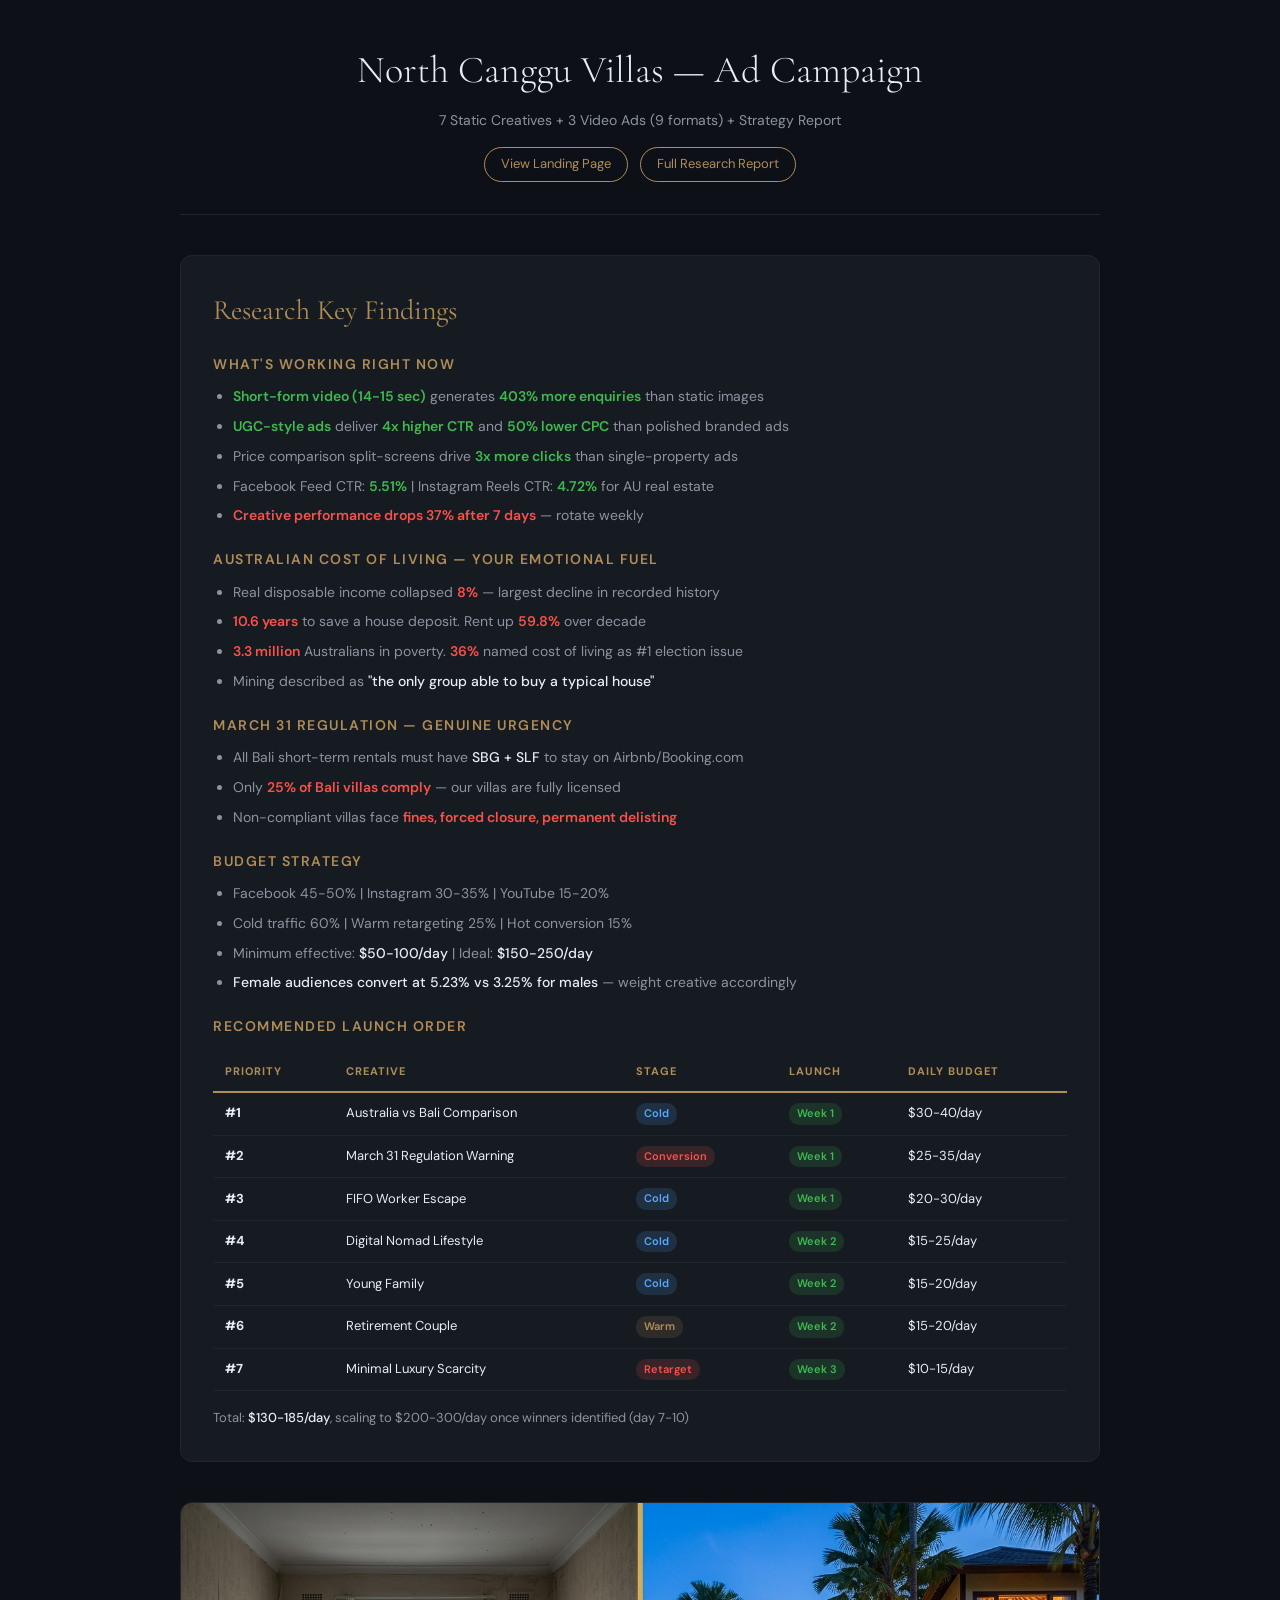
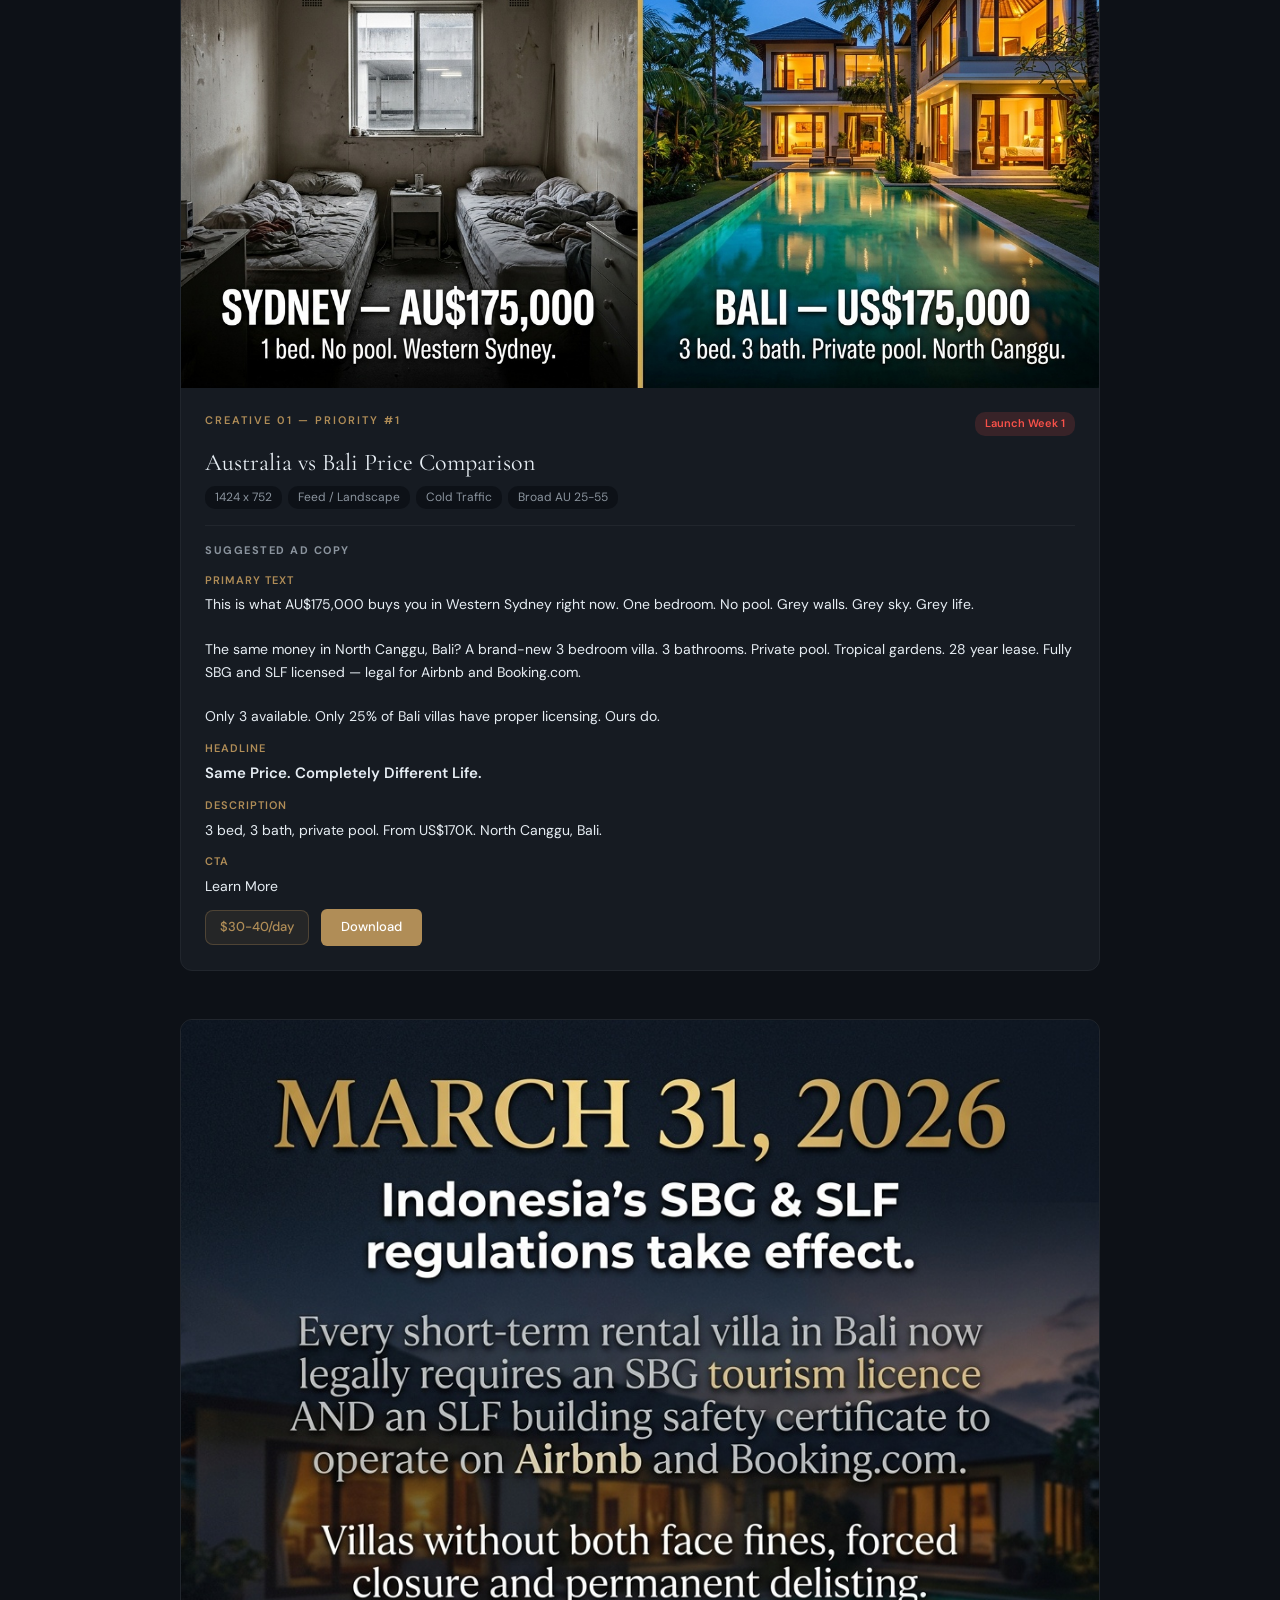
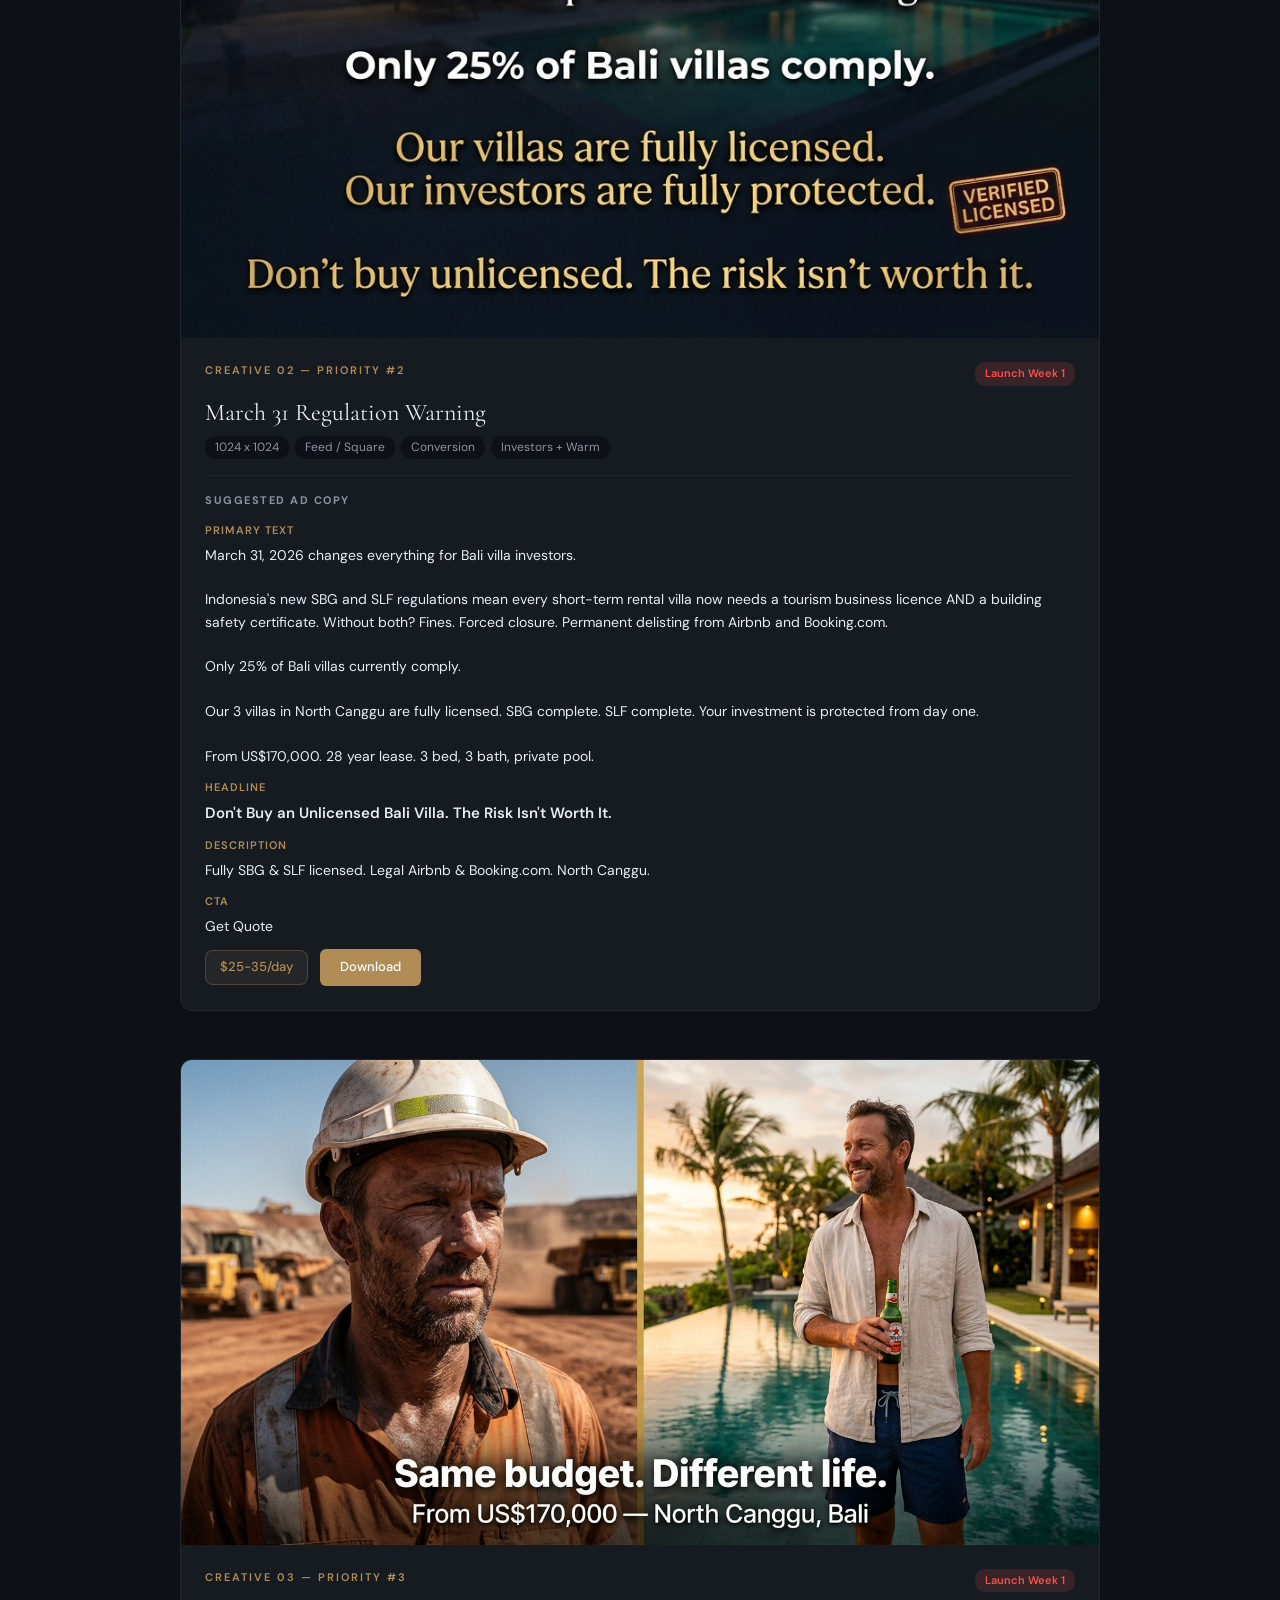
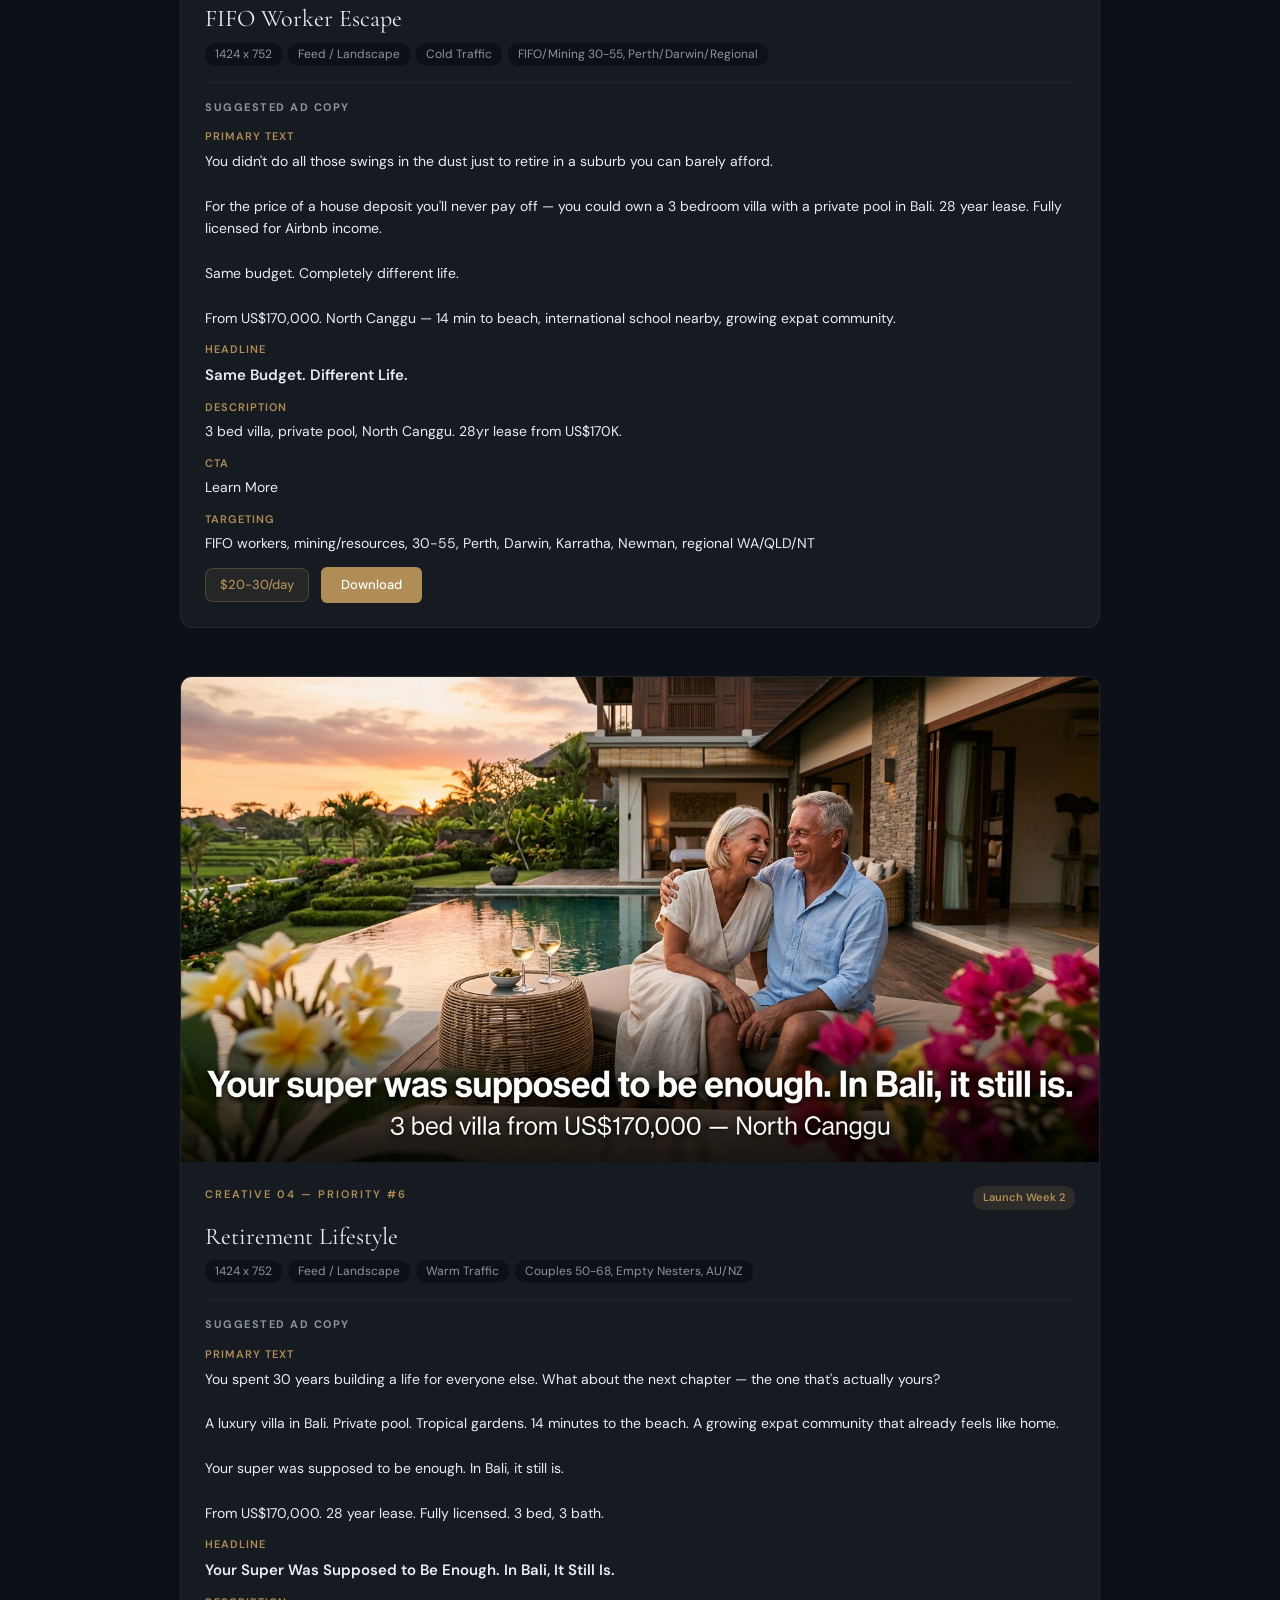
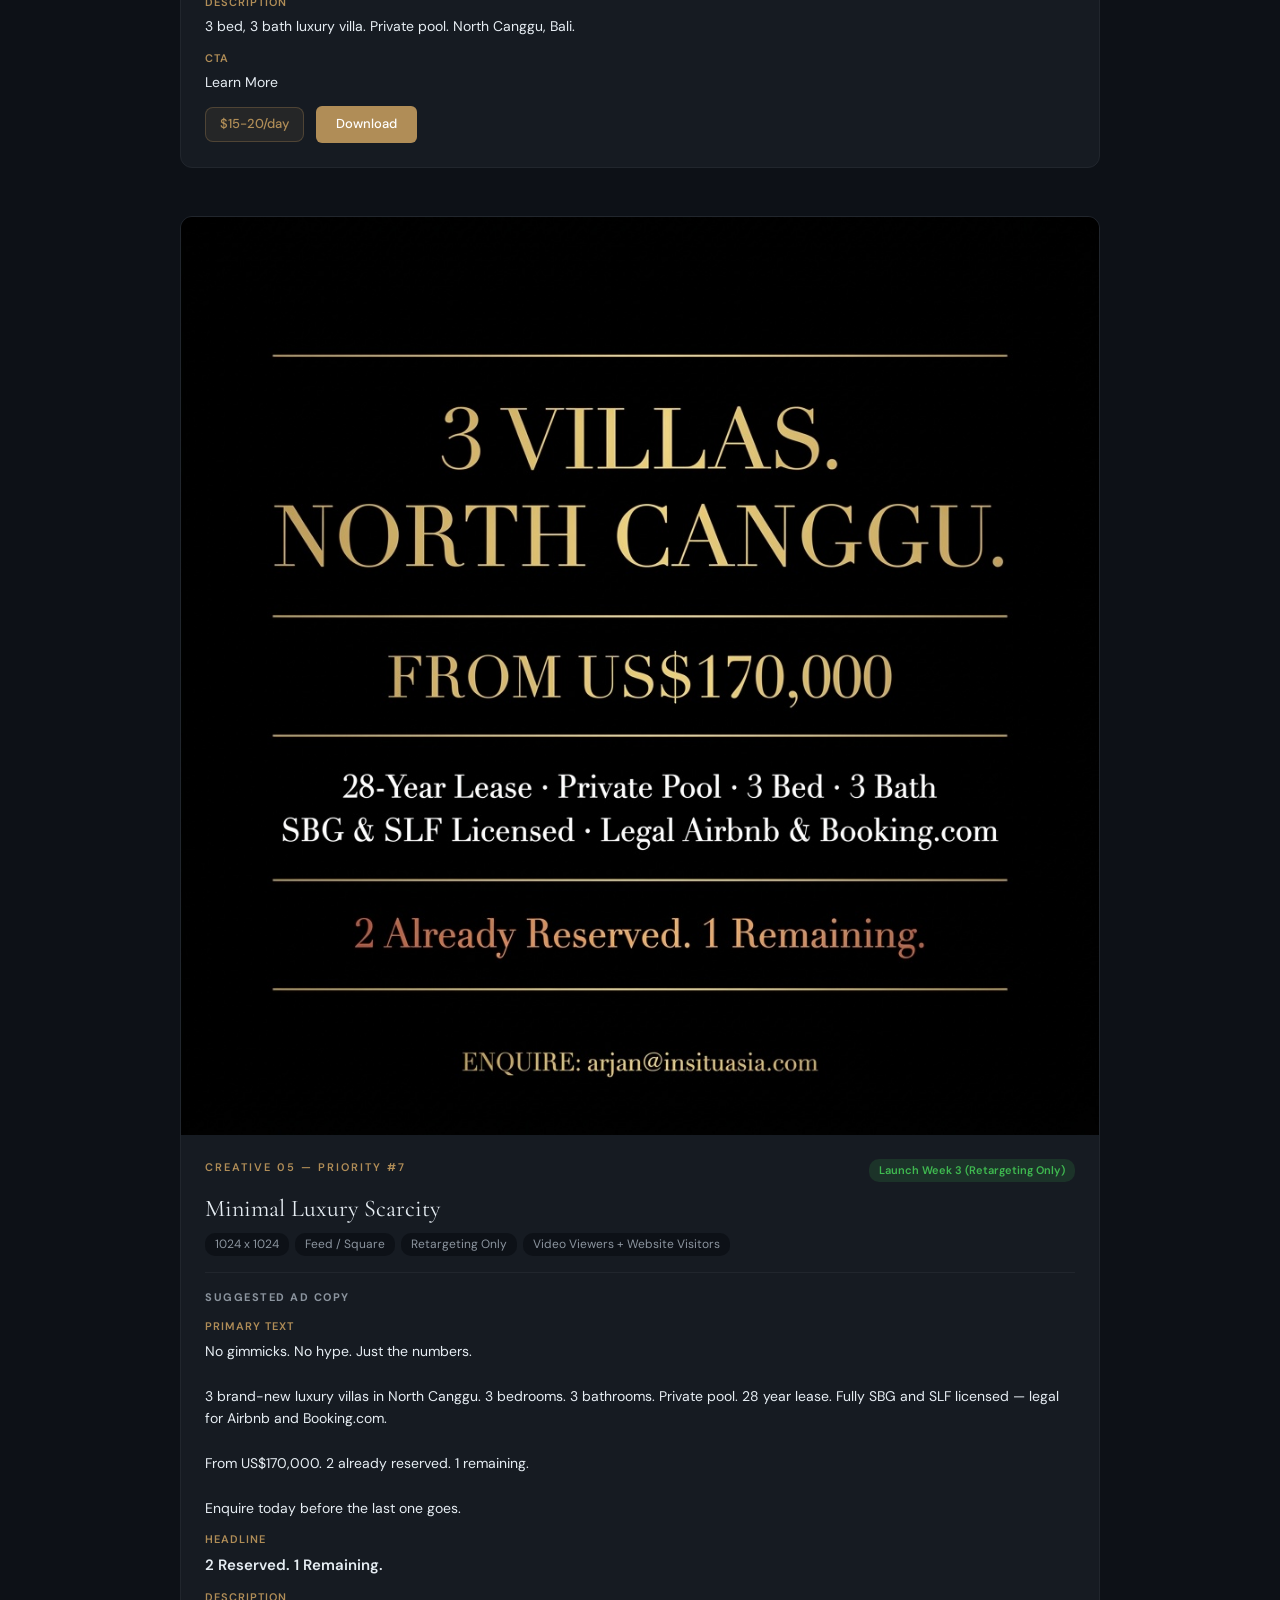
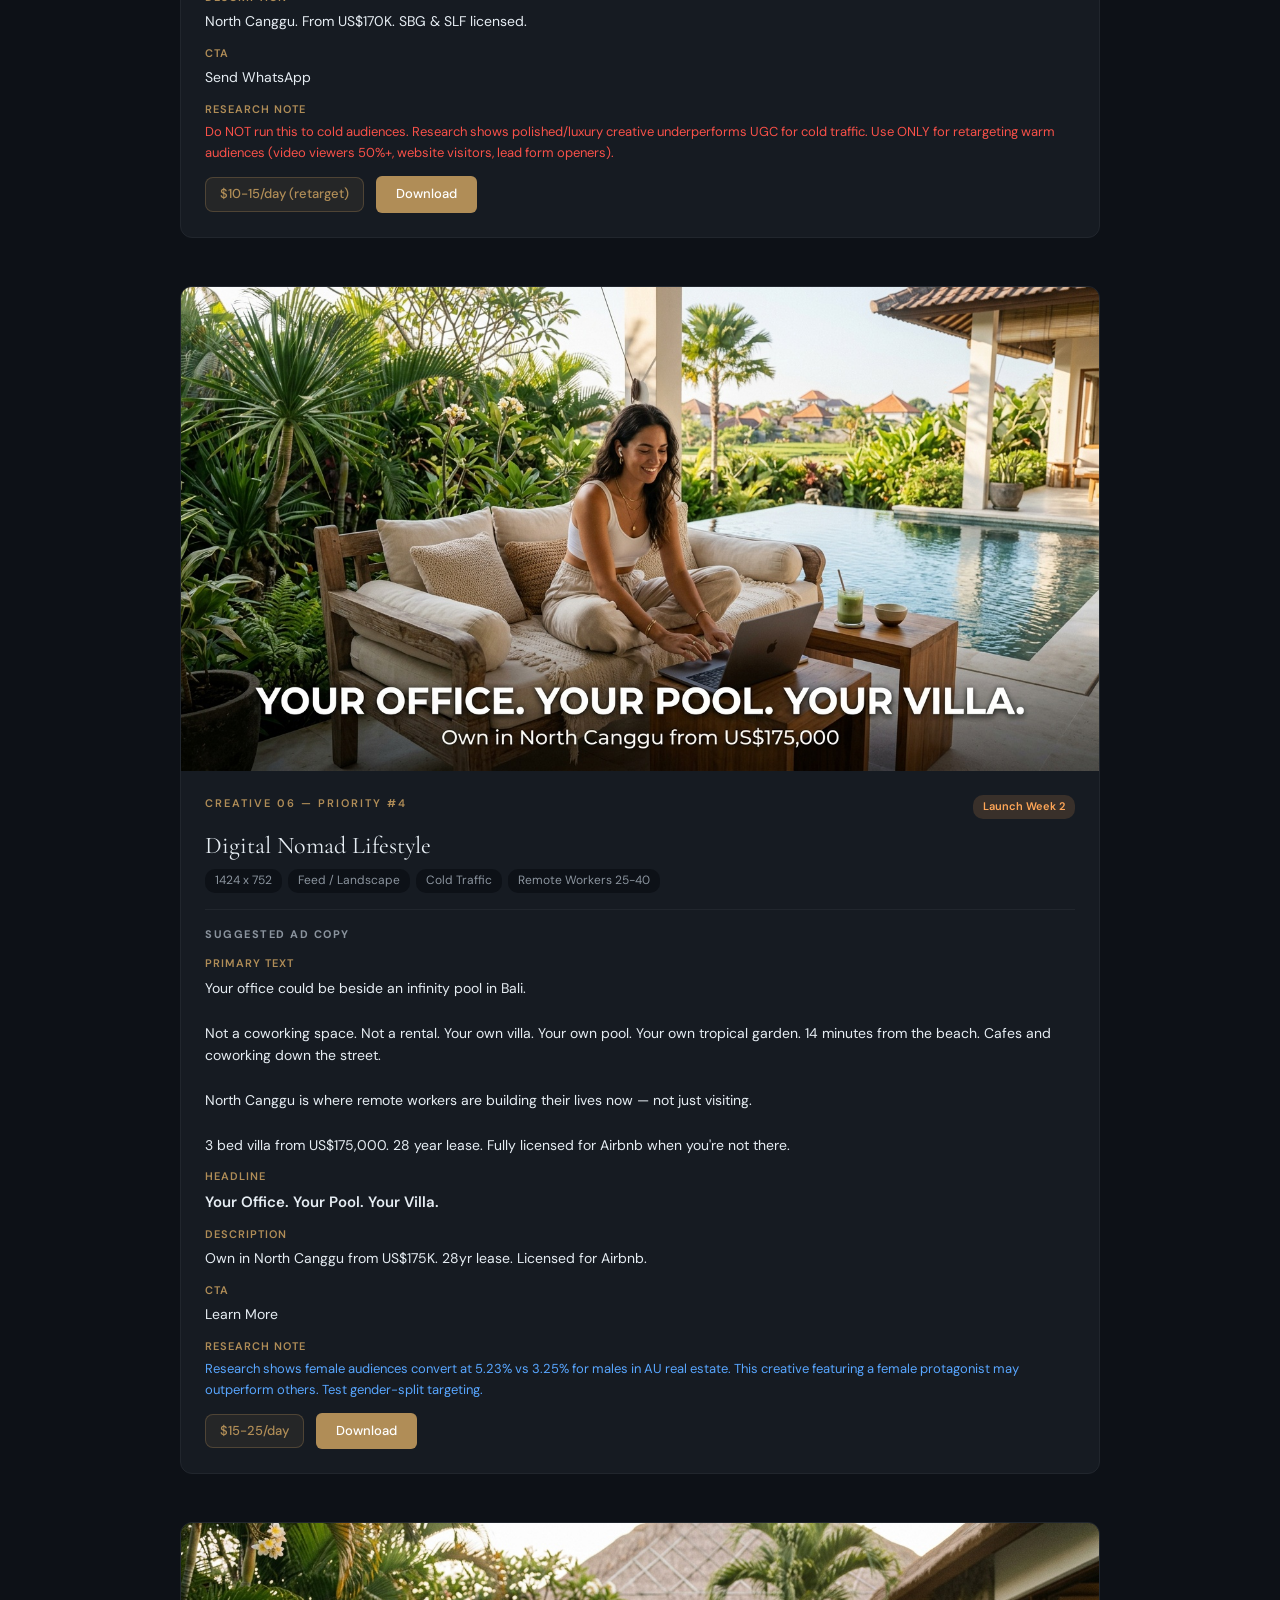
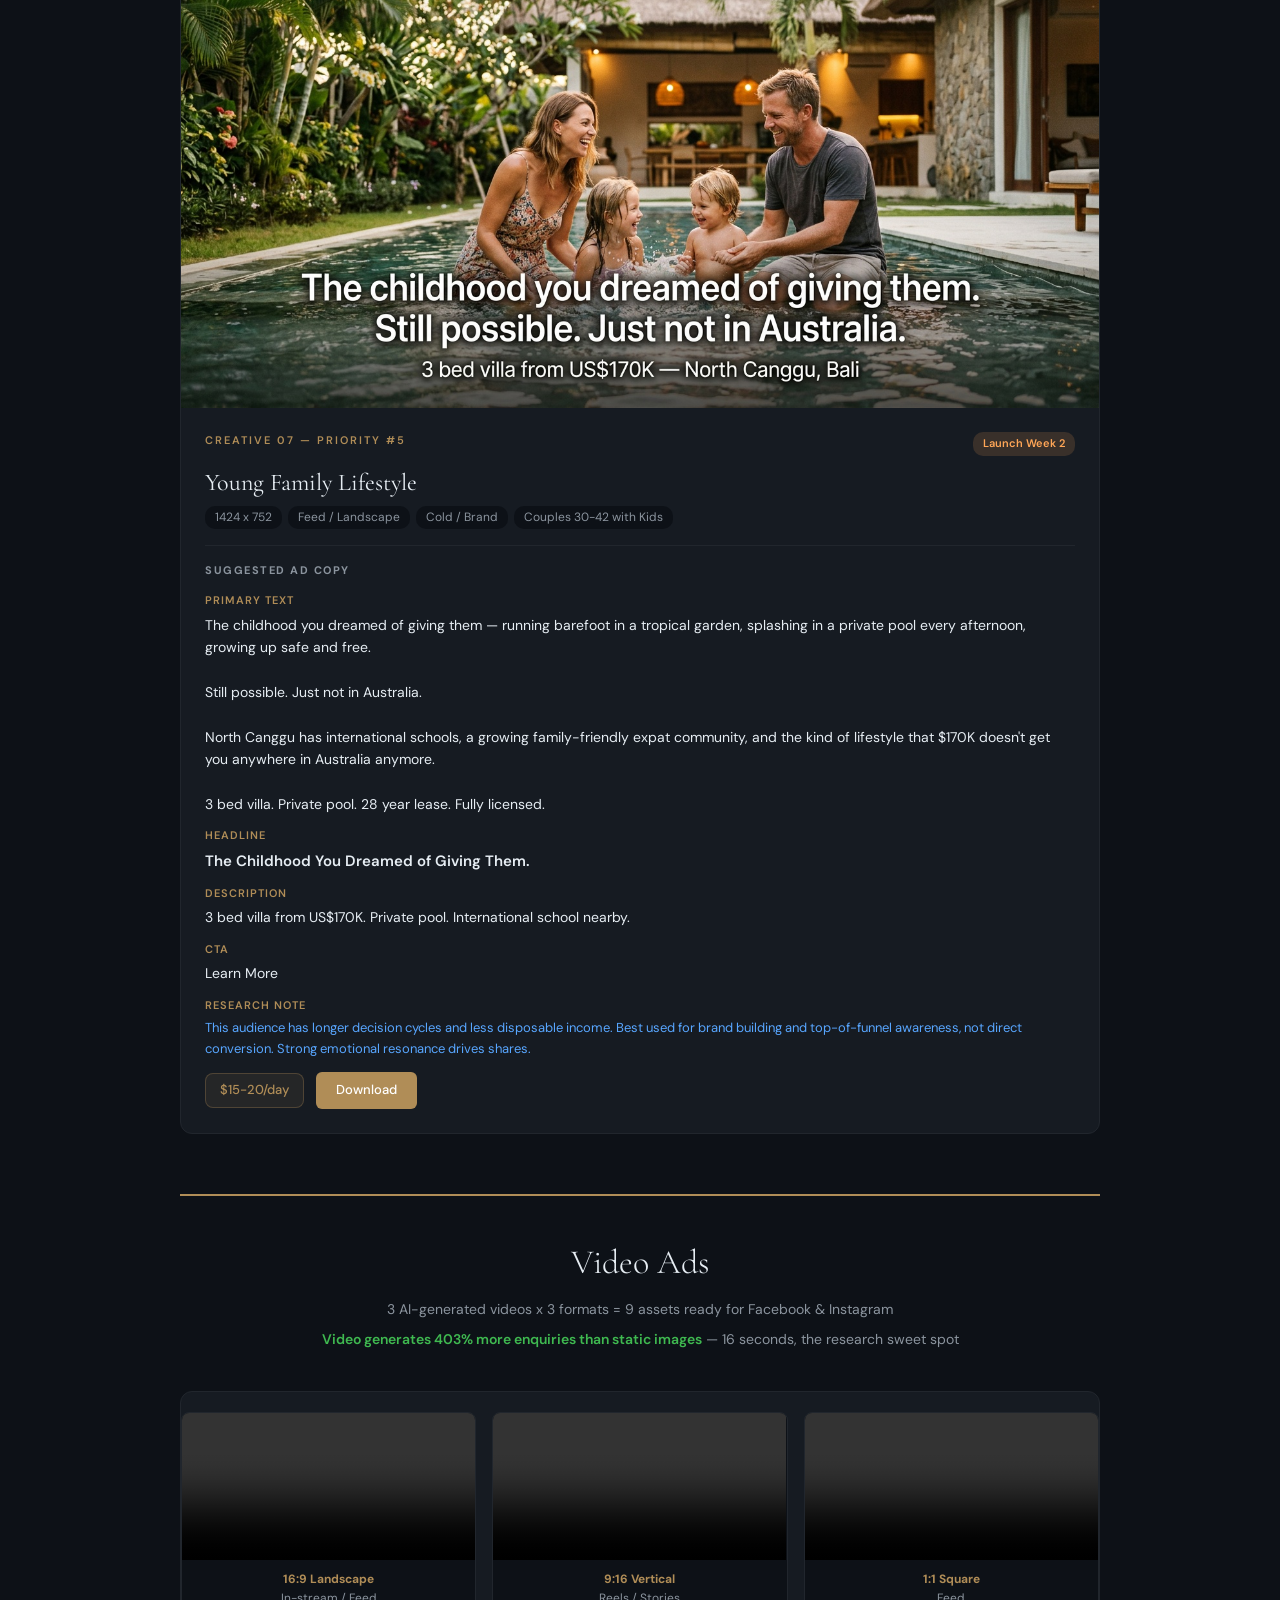
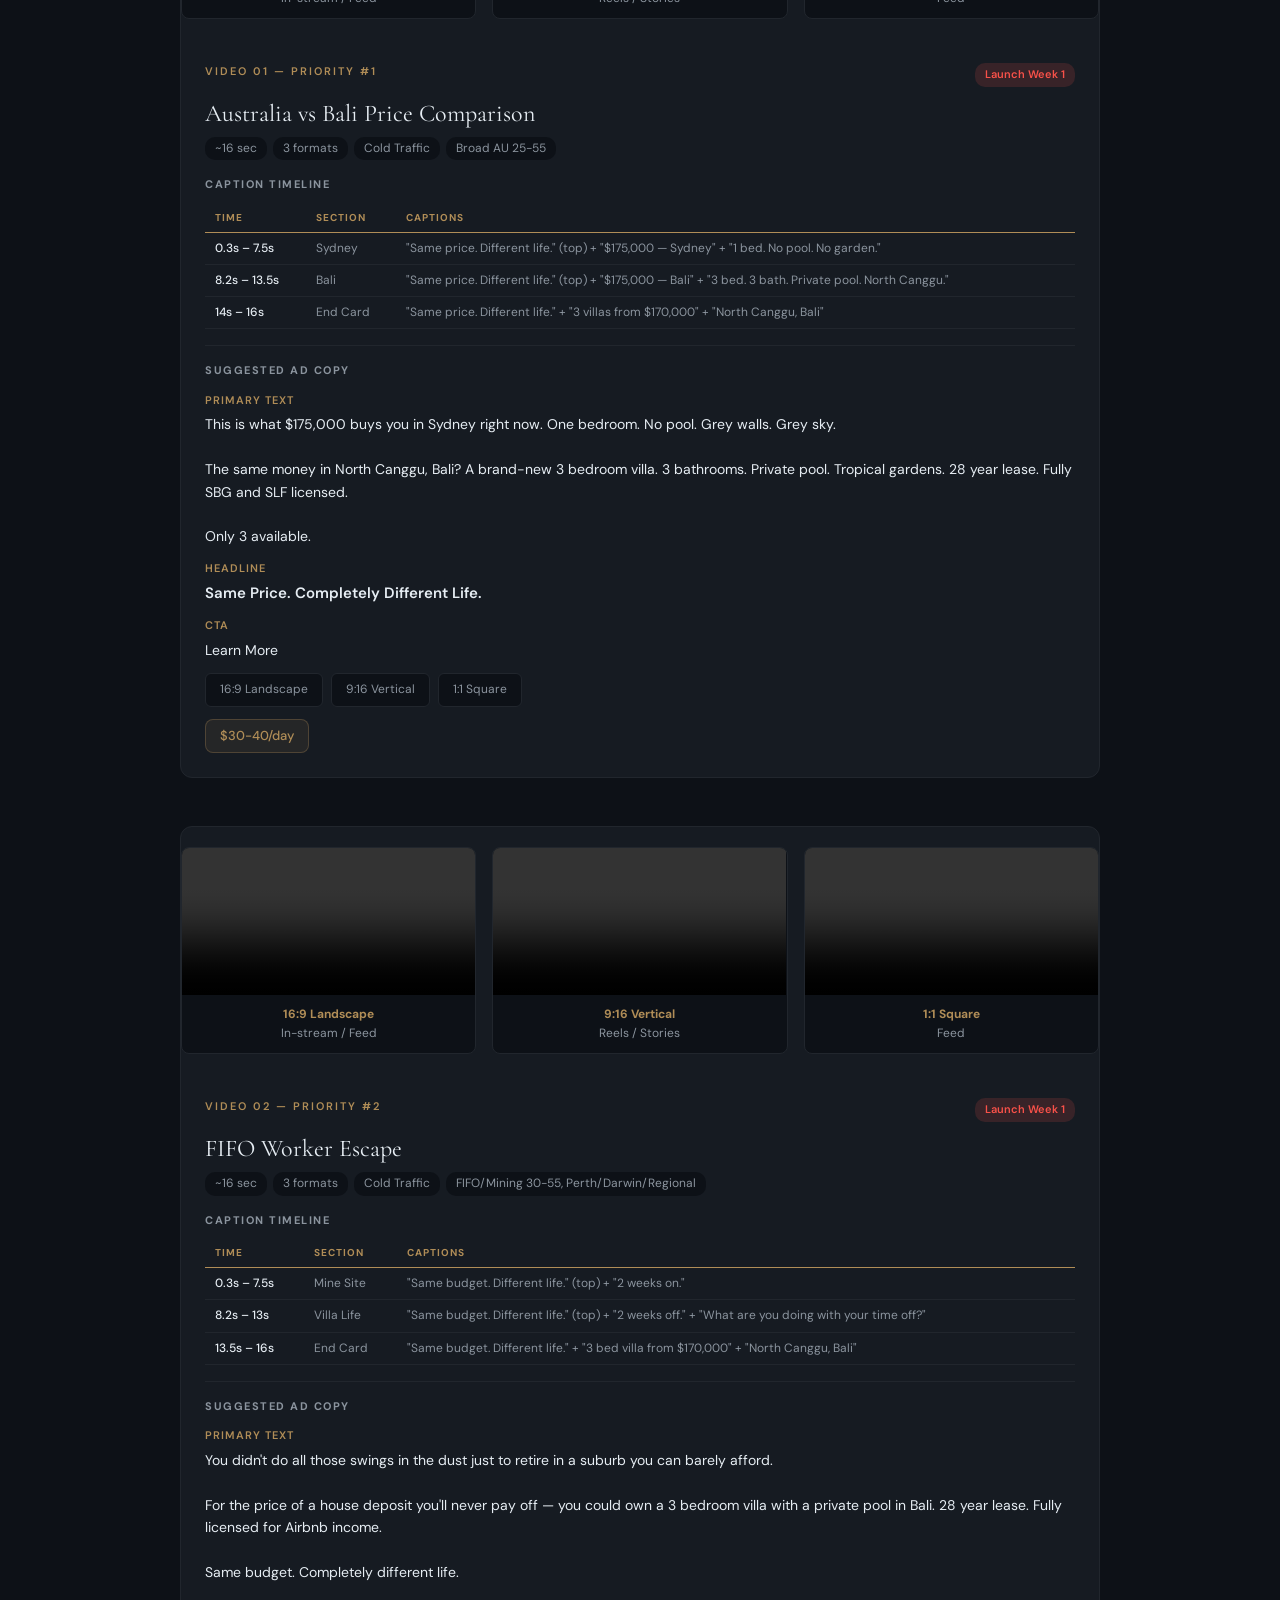
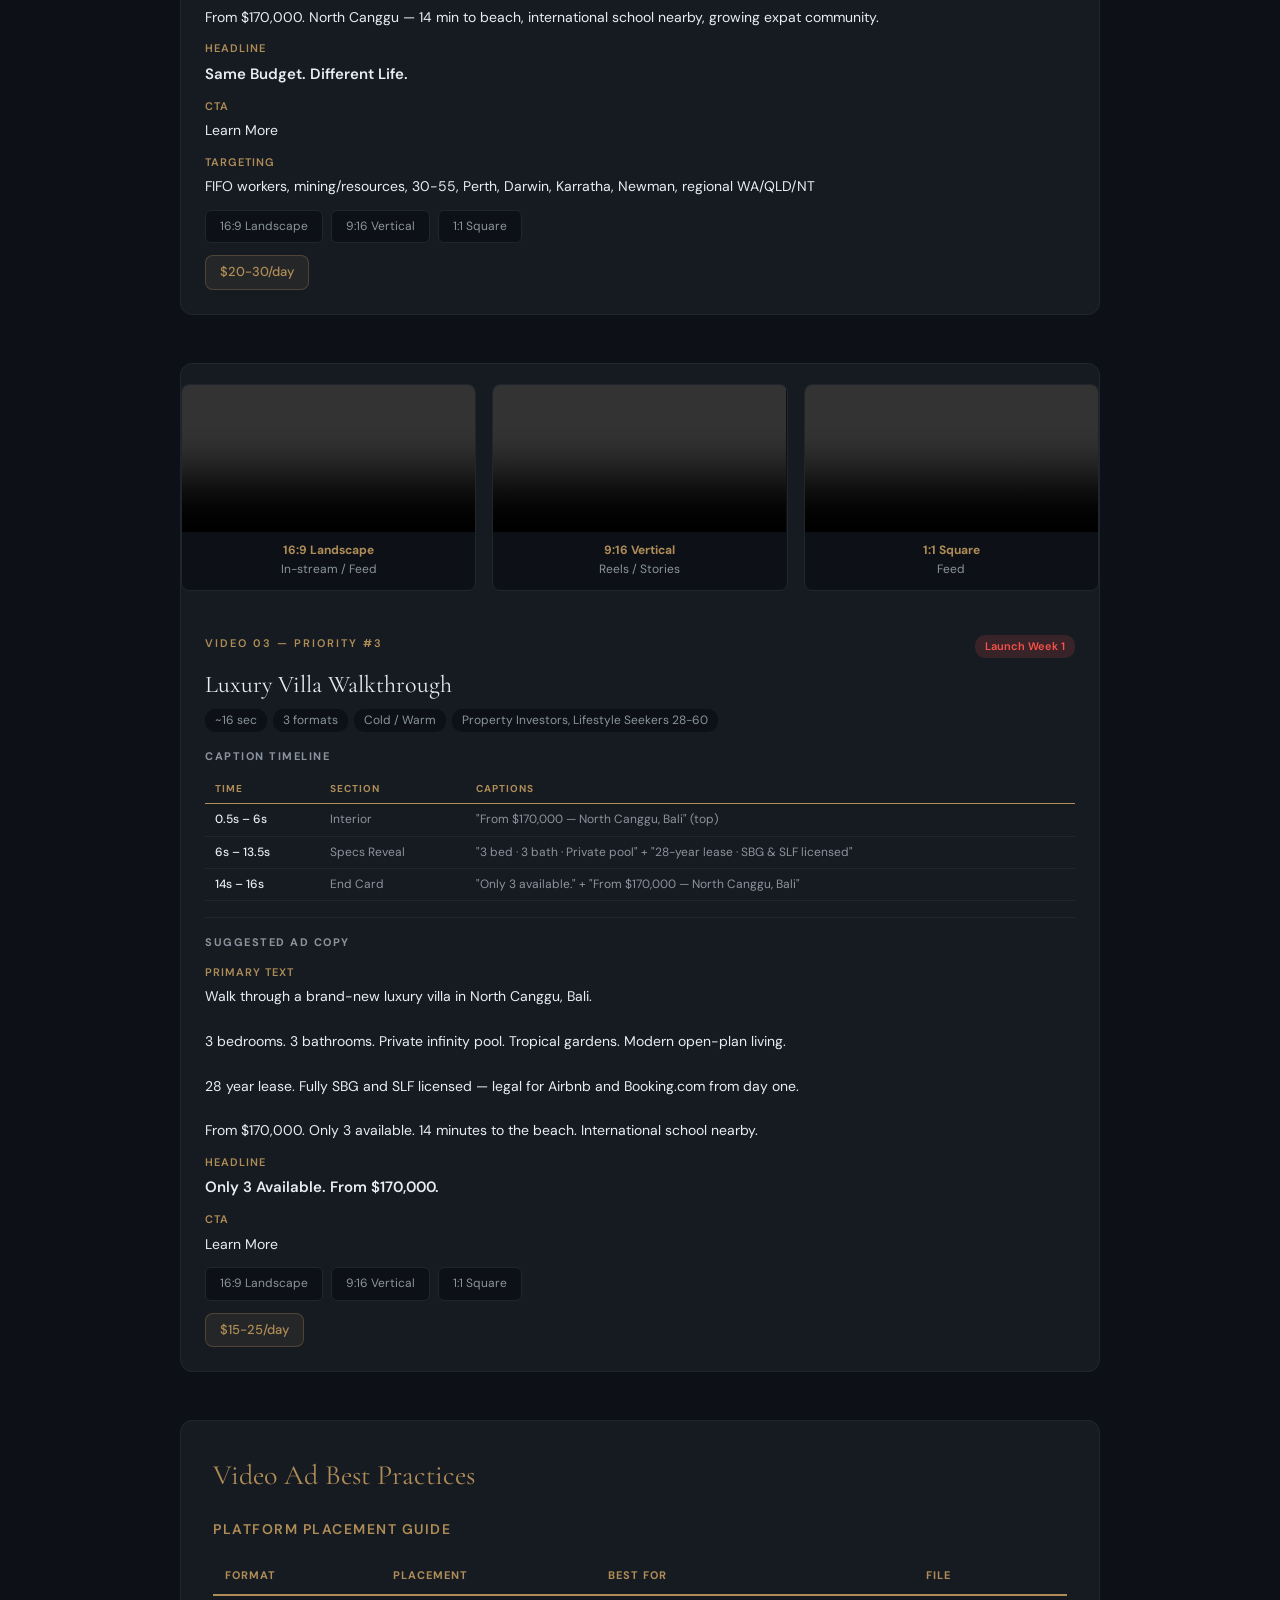
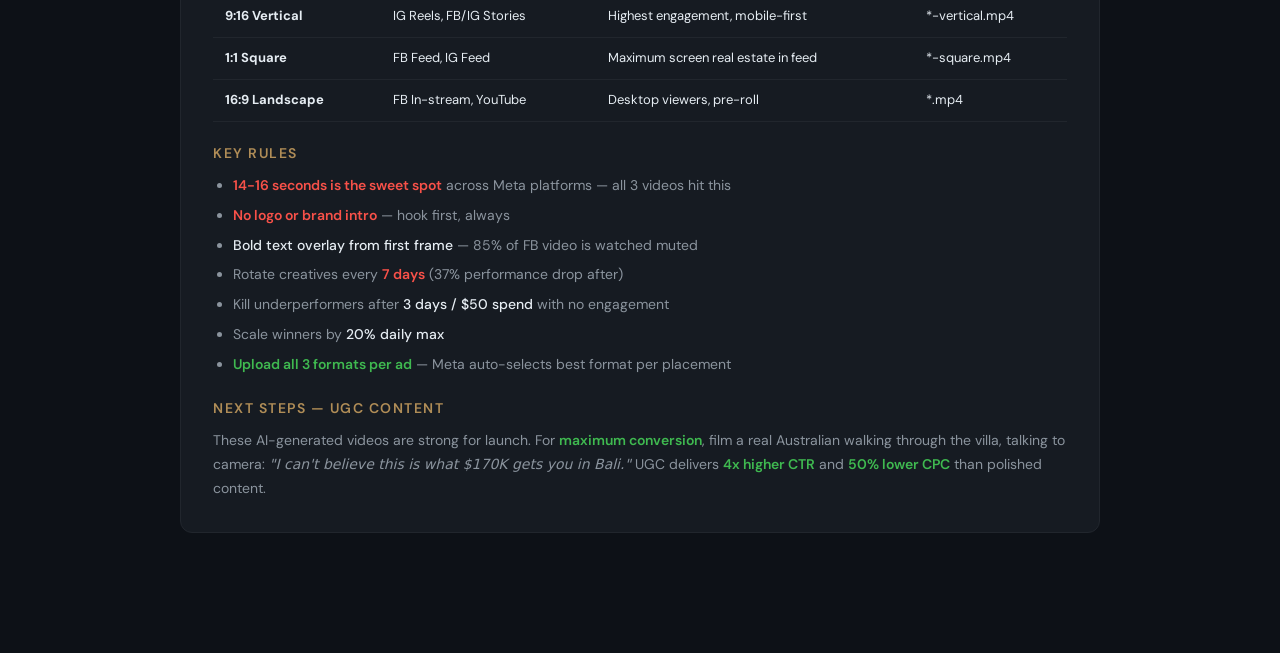
==== commit f04cd190: "feat: regenerate 16-sec video ads in 3 formats (16:9, 9:16, 1:1) - Generate 2x8s clips via Veo 3.1 a" ====
--- a/ad-creatives/index.html
+++ b/ad-creatives/index.html
@@ -71,11 +71,31 @@
     .download-btn { display: inline-block; margin-top: 12px; margin-left: 8px; padding: 8px 20px; background: var(--accent); color: #fff; text-decoration: none; border-radius: 6px; font-size: 13px; font-weight: 500; transition: background 0.2s; }
     .download-btn:hover { background: #c49d62; }
 
+    /* Video Ads Section */
+    .video-section-header { text-align: center; margin: 60px 0 40px; padding-top: 40px; border-top: 2px solid var(--accent); }
+    .video-section-header h2 { font-family: var(--font-display); font-size: 34px; font-weight: 300; margin-bottom: 8px; }
+    .video-section-header p { color: var(--muted); font-size: 14px; }
+    .video-formats { display: grid; grid-template-columns: 1fr 1fr 1fr; gap: 16px; margin: 20px 0; }
+    .video-formats .format-card { background: var(--bg); border: 1px solid var(--border); border-radius: 8px; overflow: hidden; text-align: center; }
+    .video-formats .format-card video { width: 100%; display: block; }
+    .video-formats .format-card .format-label { padding: 10px; font-size: 12px; color: var(--muted); }
+    .video-formats .format-card .format-label strong { color: var(--accent); }
+    .download-links { display: flex; flex-wrap: wrap; gap: 8px; margin-top: 12px; }
+    .download-links a { padding: 6px 14px; background: var(--bg); border: 1px solid var(--border); color: var(--muted); text-decoration: none; border-radius: 6px; font-size: 12px; transition: all 0.2s; }
+    .download-links a:hover { border-color: var(--accent); color: var(--accent); }
+    .caption-timeline { margin-top: 16px; }
+    .caption-timeline table { width: 100%; border-collapse: collapse; font-size: 12px; }
+    .caption-timeline th { text-align: left; padding: 6px 10px; border-bottom: 1px solid var(--accent); color: var(--accent); font-size: 10px; letter-spacing: 1px; text-transform: uppercase; }
+    .caption-timeline td { padding: 6px 10px; border-bottom: 1px solid var(--border); color: var(--muted); }
+    .caption-timeline td:first-child { color: var(--text); font-weight: 500; white-space: nowrap; }
+
     @media (max-width: 600px) {
       .wrapper { padding: 16px 12px; }
       .research-summary { padding: 20px; }
       .launch-table { font-size: 11px; }
       .launch-table th, .launch-table td { padding: 6px 8px; }
+      .video-formats { grid-template-columns: 1fr; }
+      .video-formats .format-card video { max-height: 400px; object-fit: contain; background: #000; }
     }
   </style>
 </head>
@@ -84,7 +104,7 @@
 
     <header class="page-header">
       <h1>North Canggu Villas — Ad Campaign</h1>
-      <p>7 Research-Informed Creatives + Strategy Report</p>
+      <p>7 Static Creatives + 3 Video Ads (9 formats) + Strategy Report</p>
       <a class="back-link" href="../canggu-villas.html">View Landing Page</a>
       &nbsp;
       <a class="back-link" href="research-report.md">Full Research Report</a>
@@ -388,35 +408,220 @@
       </div>
     </div>
 
-    <!-- ═══════════ VIDEO RECOMMENDATIONS ═══════════ -->
+    <!-- ═══════════ VIDEO ADS ═══════════ -->
+    <div class="video-section-header">
+      <h2>Video Ads</h2>
+      <p>3 AI-generated videos x 3 formats = 9 assets ready for Facebook & Instagram</p>
+      <p style="margin-top:8px;"><span style="color:var(--green);font-weight:600;">Video generates 403% more enquiries than static images</span> &mdash; 16 seconds, the research sweet spot</p>
+    </div>
+
+    <!-- ═══════════ VIDEO AD 1: COMPARISON ═══════════ -->
+    <div class="ad-block">
+      <div class="video-formats">
+        <div class="format-card">
+          <video controls muted playsinline preload="metadata">
+            <source src="video-ad-comparison.mp4" type="video/mp4" />
+          </video>
+          <div class="format-label"><strong>16:9 Landscape</strong><br>In-stream / Feed</div>
+        </div>
+        <div class="format-card">
+          <video controls muted playsinline preload="metadata" style="max-height:360px;">
+            <source src="video-ad-comparison-vertical.mp4" type="video/mp4" />
+          </video>
+          <div class="format-label"><strong>9:16 Vertical</strong><br>Reels / Stories</div>
+        </div>
+        <div class="format-card">
+          <video controls muted playsinline preload="metadata">
+            <source src="video-ad-comparison-square.mp4" type="video/mp4" />
+          </video>
+          <div class="format-label"><strong>1:1 Square</strong><br>Feed</div>
+        </div>
+      </div>
+      <div class="ad-info">
+        <div class="ad-top">
+          <div class="ad-number">Video 01 — Priority #1</div>
+          <span class="ad-priority priority-1">Launch Week 1</span>
+        </div>
+        <div class="ad-name">Australia vs Bali Price Comparison</div>
+        <div class="ad-meta">
+          <span>~16 sec</span><span>3 formats</span><span>Cold Traffic</span><span>Broad AU 25-55</span>
+        </div>
+
+        <div class="caption-timeline">
+          <h4 style="font-size:11px;letter-spacing:1.5px;text-transform:uppercase;color:var(--muted);margin-bottom:10px;">Caption Timeline</h4>
+          <table>
+            <tr><th>Time</th><th>Section</th><th>Captions</th></tr>
+            <tr><td>0.3s &ndash; 7.5s</td><td>Sydney</td><td>"Same price. Different life." (top) + "$175,000 &mdash; Sydney" + "1 bed. No pool. No garden."</td></tr>
+            <tr><td>8.2s &ndash; 13.5s</td><td>Bali</td><td>"Same price. Different life." (top) + "$175,000 &mdash; Bali" + "3 bed. 3 bath. Private pool. North Canggu."</td></tr>
+            <tr><td>14s &ndash; 16s</td><td>End Card</td><td>"Same price. Different life." + "3 villas from $170,000" + "North Canggu, Bali"</td></tr>
+          </table>
+        </div>
+
+        <div class="ad-copy" style="margin-top:16px;">
+          <h4>Suggested Ad Copy</h4>
+          <div class="copy-label">Primary Text</div>
+          <p class="copy-text">This is what $175,000 buys you in Sydney right now. One bedroom. No pool. Grey walls. Grey sky.<br><br>The same money in North Canggu, Bali? A brand-new 3 bedroom villa. 3 bathrooms. Private pool. Tropical gardens. 28 year lease. Fully SBG and SLF licensed.<br><br>Only 3 available.</p>
+          <div class="copy-label">Headline</div>
+          <p class="copy-text headline">Same Price. Completely Different Life.</p>
+          <div class="copy-label">CTA</div>
+          <p class="copy-text">Learn More</p>
+        </div>
+        <div class="download-links">
+          <a href="video-ad-comparison.mp4" download>16:9 Landscape</a>
+          <a href="video-ad-comparison-vertical.mp4" download>9:16 Vertical</a>
+          <a href="video-ad-comparison-square.mp4" download>1:1 Square</a>
+        </div>
+        <span class="budget-box">$30-40/day</span>
+      </div>
+    </div>
+
+    <!-- ═══════════ VIDEO AD 2: FIFO ═══════════ -->
+    <div class="ad-block">
+      <div class="video-formats">
+        <div class="format-card">
+          <video controls muted playsinline preload="metadata">
+            <source src="video-ad-fifo.mp4" type="video/mp4" />
+          </video>
+          <div class="format-label"><strong>16:9 Landscape</strong><br>In-stream / Feed</div>
+        </div>
+        <div class="format-card">
+          <video controls muted playsinline preload="metadata" style="max-height:360px;">
+            <source src="video-ad-fifo-vertical.mp4" type="video/mp4" />
+          </video>
+          <div class="format-label"><strong>9:16 Vertical</strong><br>Reels / Stories</div>
+        </div>
+        <div class="format-card">
+          <video controls muted playsinline preload="metadata">
+            <source src="video-ad-fifo-square.mp4" type="video/mp4" />
+          </video>
+          <div class="format-label"><strong>1:1 Square</strong><br>Feed</div>
+        </div>
+      </div>
+      <div class="ad-info">
+        <div class="ad-top">
+          <div class="ad-number">Video 02 — Priority #2</div>
+          <span class="ad-priority priority-1">Launch Week 1</span>
+        </div>
+        <div class="ad-name">FIFO Worker Escape</div>
+        <div class="ad-meta">
+          <span>~16 sec</span><span>3 formats</span><span>Cold Traffic</span><span>FIFO/Mining 30-55, Perth/Darwin/Regional</span>
+        </div>
+
+        <div class="caption-timeline">
+          <h4 style="font-size:11px;letter-spacing:1.5px;text-transform:uppercase;color:var(--muted);margin-bottom:10px;">Caption Timeline</h4>
+          <table>
+            <tr><th>Time</th><th>Section</th><th>Captions</th></tr>
+            <tr><td>0.3s &ndash; 7.5s</td><td>Mine Site</td><td>"Same budget. Different life." (top) + "2 weeks on."</td></tr>
+            <tr><td>8.2s &ndash; 13s</td><td>Villa Life</td><td>"Same budget. Different life." (top) + "2 weeks off." + "What are you doing with your time off?"</td></tr>
+            <tr><td>13.5s &ndash; 16s</td><td>End Card</td><td>"Same budget. Different life." + "3 bed villa from $170,000" + "North Canggu, Bali"</td></tr>
+          </table>
+        </div>
+
+        <div class="ad-copy" style="margin-top:16px;">
+          <h4>Suggested Ad Copy</h4>
+          <div class="copy-label">Primary Text</div>
+          <p class="copy-text">You didn't do all those swings in the dust just to retire in a suburb you can barely afford.<br><br>For the price of a house deposit you'll never pay off &mdash; you could own a 3 bedroom villa with a private pool in Bali. 28 year lease. Fully licensed for Airbnb income.<br><br>Same budget. Completely different life.<br><br>From $170,000. North Canggu &mdash; 14 min to beach, international school nearby, growing expat community.</p>
+          <div class="copy-label">Headline</div>
+          <p class="copy-text headline">Same Budget. Different Life.</p>
+          <div class="copy-label">CTA</div>
+          <p class="copy-text">Learn More</p>
+          <div class="copy-label">Targeting</div>
+          <p class="copy-text">FIFO workers, mining/resources, 30-55, Perth, Darwin, Karratha, Newman, regional WA/QLD/NT</p>
+        </div>
+        <div class="download-links">
+          <a href="video-ad-fifo.mp4" download>16:9 Landscape</a>
+          <a href="video-ad-fifo-vertical.mp4" download>9:16 Vertical</a>
+          <a href="video-ad-fifo-square.mp4" download>1:1 Square</a>
+        </div>
+        <span class="budget-box">$20-30/day</span>
+      </div>
+    </div>
+
+    <!-- ═══════════ VIDEO AD 3: WALKTHROUGH ═══════════ -->
+    <div class="ad-block">
+      <div class="video-formats">
+        <div class="format-card">
+          <video controls muted playsinline preload="metadata">
+            <source src="video-ad-walkthrough.mp4" type="video/mp4" />
+          </video>
+          <div class="format-label"><strong>16:9 Landscape</strong><br>In-stream / Feed</div>
+        </div>
+        <div class="format-card">
+          <video controls muted playsinline preload="metadata" style="max-height:360px;">
+            <source src="video-ad-walkthrough-vertical.mp4" type="video/mp4" />
+          </video>
+          <div class="format-label"><strong>9:16 Vertical</strong><br>Reels / Stories</div>
+        </div>
+        <div class="format-card">
+          <video controls muted playsinline preload="metadata">
+            <source src="video-ad-walkthrough-square.mp4" type="video/mp4" />
+          </video>
+          <div class="format-label"><strong>1:1 Square</strong><br>Feed</div>
+        </div>
+      </div>
+      <div class="ad-info">
+        <div class="ad-top">
+          <div class="ad-number">Video 03 — Priority #3</div>
+          <span class="ad-priority priority-1">Launch Week 1</span>
+        </div>
+        <div class="ad-name">Luxury Villa Walkthrough</div>
+        <div class="ad-meta">
+          <span>~16 sec</span><span>3 formats</span><span>Cold / Warm</span><span>Property Investors, Lifestyle Seekers 28-60</span>
+        </div>
+
+        <div class="caption-timeline">
+          <h4 style="font-size:11px;letter-spacing:1.5px;text-transform:uppercase;color:var(--muted);margin-bottom:10px;">Caption Timeline</h4>
+          <table>
+            <tr><th>Time</th><th>Section</th><th>Captions</th></tr>
+            <tr><td>0.5s &ndash; 6s</td><td>Interior</td><td>"From $170,000 &mdash; North Canggu, Bali" (top)</td></tr>
+            <tr><td>6s &ndash; 13.5s</td><td>Specs Reveal</td><td>"3 bed &middot; 3 bath &middot; Private pool" + "28-year lease &middot; SBG & SLF licensed"</td></tr>
+            <tr><td>14s &ndash; 16s</td><td>End Card</td><td>"Only 3 available." + "From $170,000 &mdash; North Canggu, Bali"</td></tr>
+          </table>
+        </div>
+
+        <div class="ad-copy" style="margin-top:16px;">
+          <h4>Suggested Ad Copy</h4>
+          <div class="copy-label">Primary Text</div>
+          <p class="copy-text">Walk through a brand-new luxury villa in North Canggu, Bali.<br><br>3 bedrooms. 3 bathrooms. Private infinity pool. Tropical gardens. Modern open-plan living.<br><br>28 year lease. Fully SBG and SLF licensed &mdash; legal for Airbnb and Booking.com from day one.<br><br>From $170,000. Only 3 available. 14 minutes to the beach. International school nearby.</p>
+          <div class="copy-label">Headline</div>
+          <p class="copy-text headline">Only 3 Available. From $170,000.</p>
+          <div class="copy-label">CTA</div>
+          <p class="copy-text">Learn More</p>
+        </div>
+        <div class="download-links">
+          <a href="video-ad-walkthrough.mp4" download>16:9 Landscape</a>
+          <a href="video-ad-walkthrough-vertical.mp4" download>9:16 Vertical</a>
+          <a href="video-ad-walkthrough-square.mp4" download>1:1 Square</a>
+        </div>
+        <span class="budget-box">$15-25/day</span>
+      </div>
+    </div>
+
+    <!-- ═══════════ VIDEO BEST PRACTICES ═══════════ -->
     <div class="research-summary" style="margin-top:20px;">
-      <h2>Video Content to Create Next</h2>
-      <p style="margin-bottom:16px;">Research shows video generates <span class="stat">403% more enquiries</span>. Each static creative above should have a video companion.</p>
-
-      <h3>Priority 1 — UGC Villa Walkthrough (15-30 sec)</h3>
-      <p>Film an Australian walking through the villa, talking to camera. "I can't believe this is what $170K gets you in Bali." Raw, phone-shot, authentic. <span class="stat">This is your highest-converting cold traffic asset.</span></p>
-
-      <h3>Priority 2 — Split-Screen Price Comparison (10-15 sec)</h3>
-      <p>Animated text showing what the same money buys in Sydney vs Bali. Fast-paced, bold typography, jaw-drop reveal. Works for Facebook and Instagram Reels.</p>
-
-      <h3>Priority 3 — March 31 Regulation Explainer (15-30 sec)</h3>
-      <p>"March 31 changes everything for Bali villa investors." Talking head, slightly urgent. News-style delivery but casual setting. Time-sensitive hook.</p>
-
-      <h3>Priority 4 — Day-in-the-Life Lifestyle (20-30 sec)</h3>
-      <p>Wake up in villa, breakfast by pool, work on laptop, sunset drinks. Captions and music. Aspirational but authentic-feeling.</p>
-
-      <h3>Priority 5 — Testimonial Clip (15-20 sec)</h3>
-      <p>An actual Australian investor: "I was skeptical about Bali but..." format. Most powerful social proof asset you can create.</p>
-
-      <h3>Key Rules for Video</h3>
+      <h2>Video Ad Best Practices</h2>
+
+      <h3>Platform Placement Guide</h3>
+      <table class="launch-table">
+        <tr><th>Format</th><th>Placement</th><th>Best For</th><th>File</th></tr>
+        <tr><td><strong>9:16 Vertical</strong></td><td>IG Reels, FB/IG Stories</td><td>Highest engagement, mobile-first</td><td>*-vertical.mp4</td></tr>
+        <tr><td><strong>1:1 Square</strong></td><td>FB Feed, IG Feed</td><td>Maximum screen real estate in feed</td><td>*-square.mp4</td></tr>
+        <tr><td><strong>16:9 Landscape</strong></td><td>FB In-stream, YouTube</td><td>Desktop viewers, pre-roll</td><td>*.mp4</td></tr>
+      </table>
+
+      <h3>Key Rules</h3>
       <ul>
-        <li><span class="warn">14 seconds is the sweet spot</span> across Meta platforms</li>
-        <li><span class="warn">No logo or brand intro</span> — hook first, always</li>
-        <li><span class="highlight">Bold text overlay in first frame</span> — most viewers watch muted</li>
+        <li><span class="warn">14-16 seconds is the sweet spot</span> across Meta platforms &mdash; all 3 videos hit this</li>
+        <li><span class="warn">No logo or brand intro</span> &mdash; hook first, always</li>
+        <li><span class="highlight">Bold text overlay from first frame</span> &mdash; 85% of FB video is watched muted</li>
         <li>Rotate creatives every <span class="warn">7 days</span> (37% performance drop after)</li>
         <li>Kill underperformers after <span class="highlight">3 days / $50 spend</span> with no engagement</li>
         <li>Scale winners by <span class="highlight">20% daily max</span></li>
+        <li><span class="stat">Upload all 3 formats per ad</span> &mdash; Meta auto-selects best format per placement</li>
       </ul>
+
+      <h3>Next Steps &mdash; UGC Content</h3>
+      <p style="margin-top:8px;">These AI-generated videos are strong for launch. For <span class="stat">maximum conversion</span>, film a real Australian walking through the villa, talking to camera: <em>"I can't believe this is what $170K gets you in Bali."</em> UGC delivers <span class="stat">4x higher CTR</span> and <span class="stat">50% lower CPC</span> than polished content.</p>
     </div>
 
   </div>
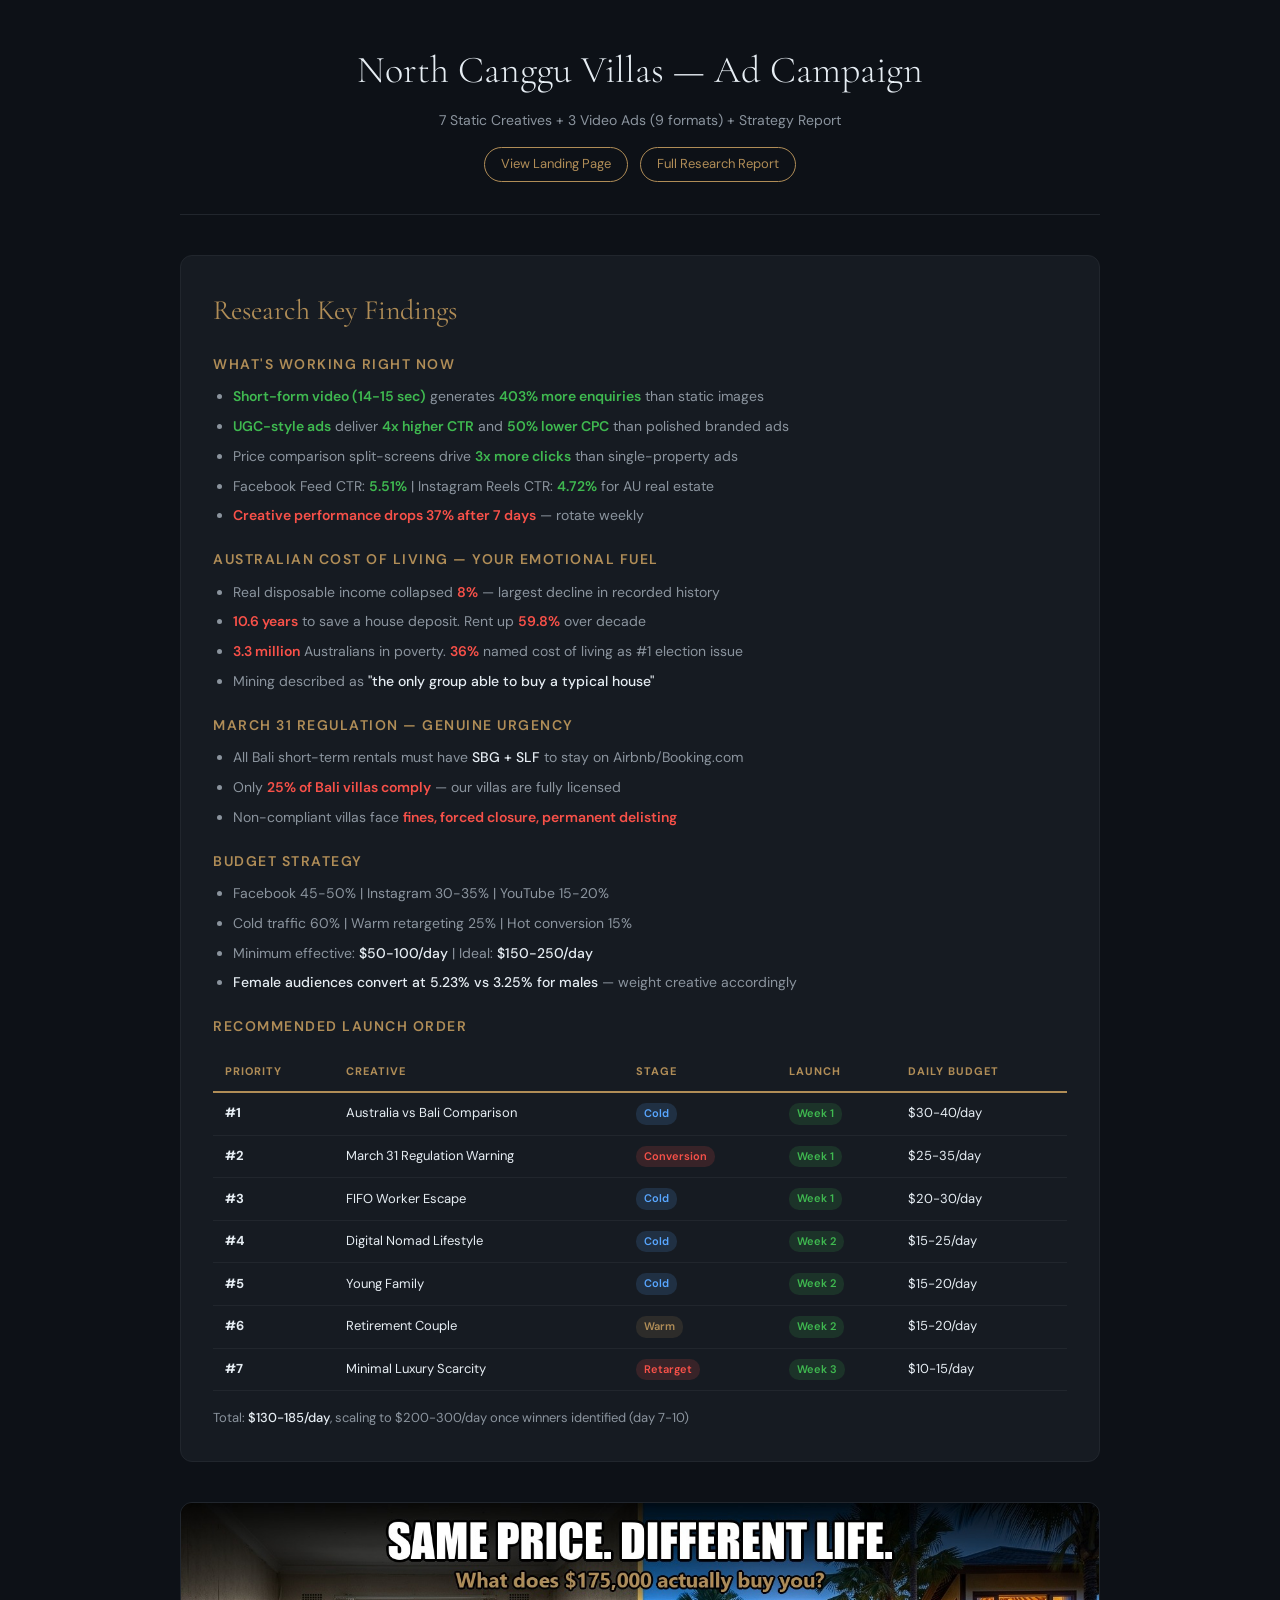
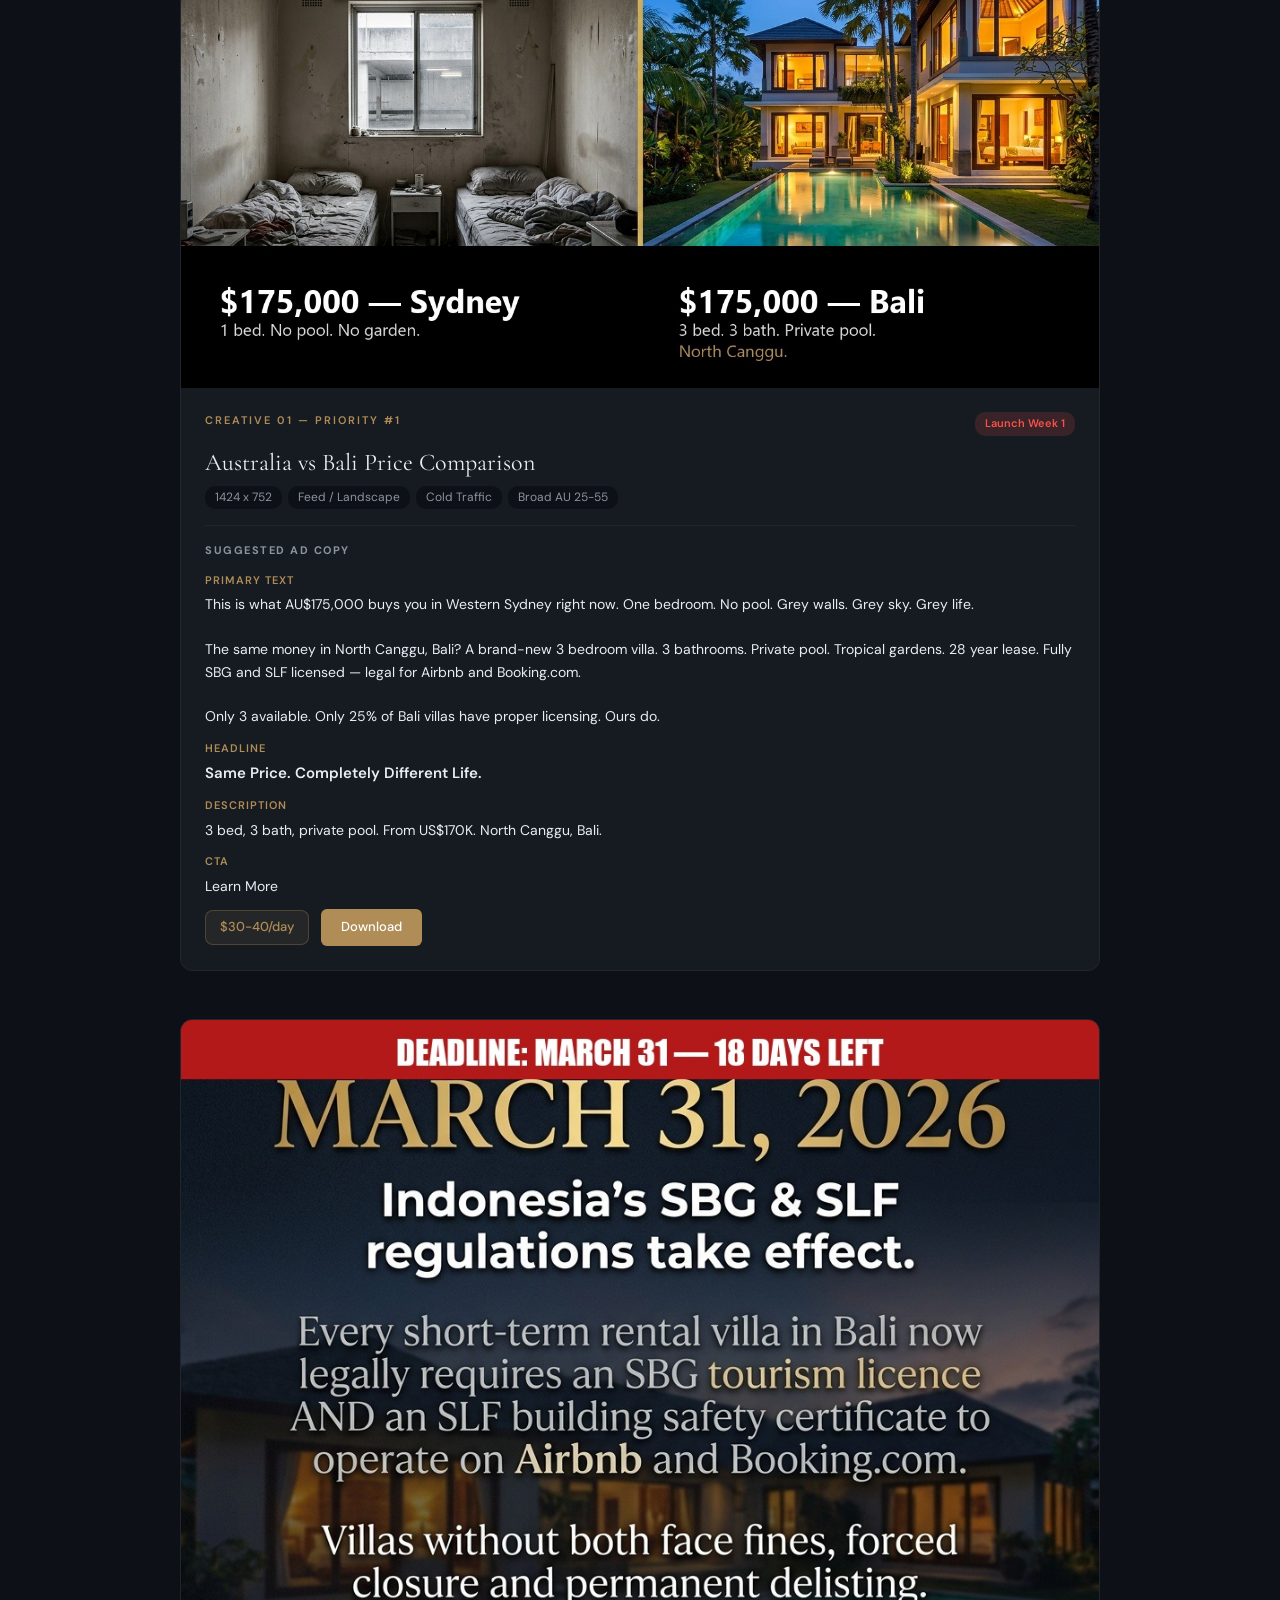
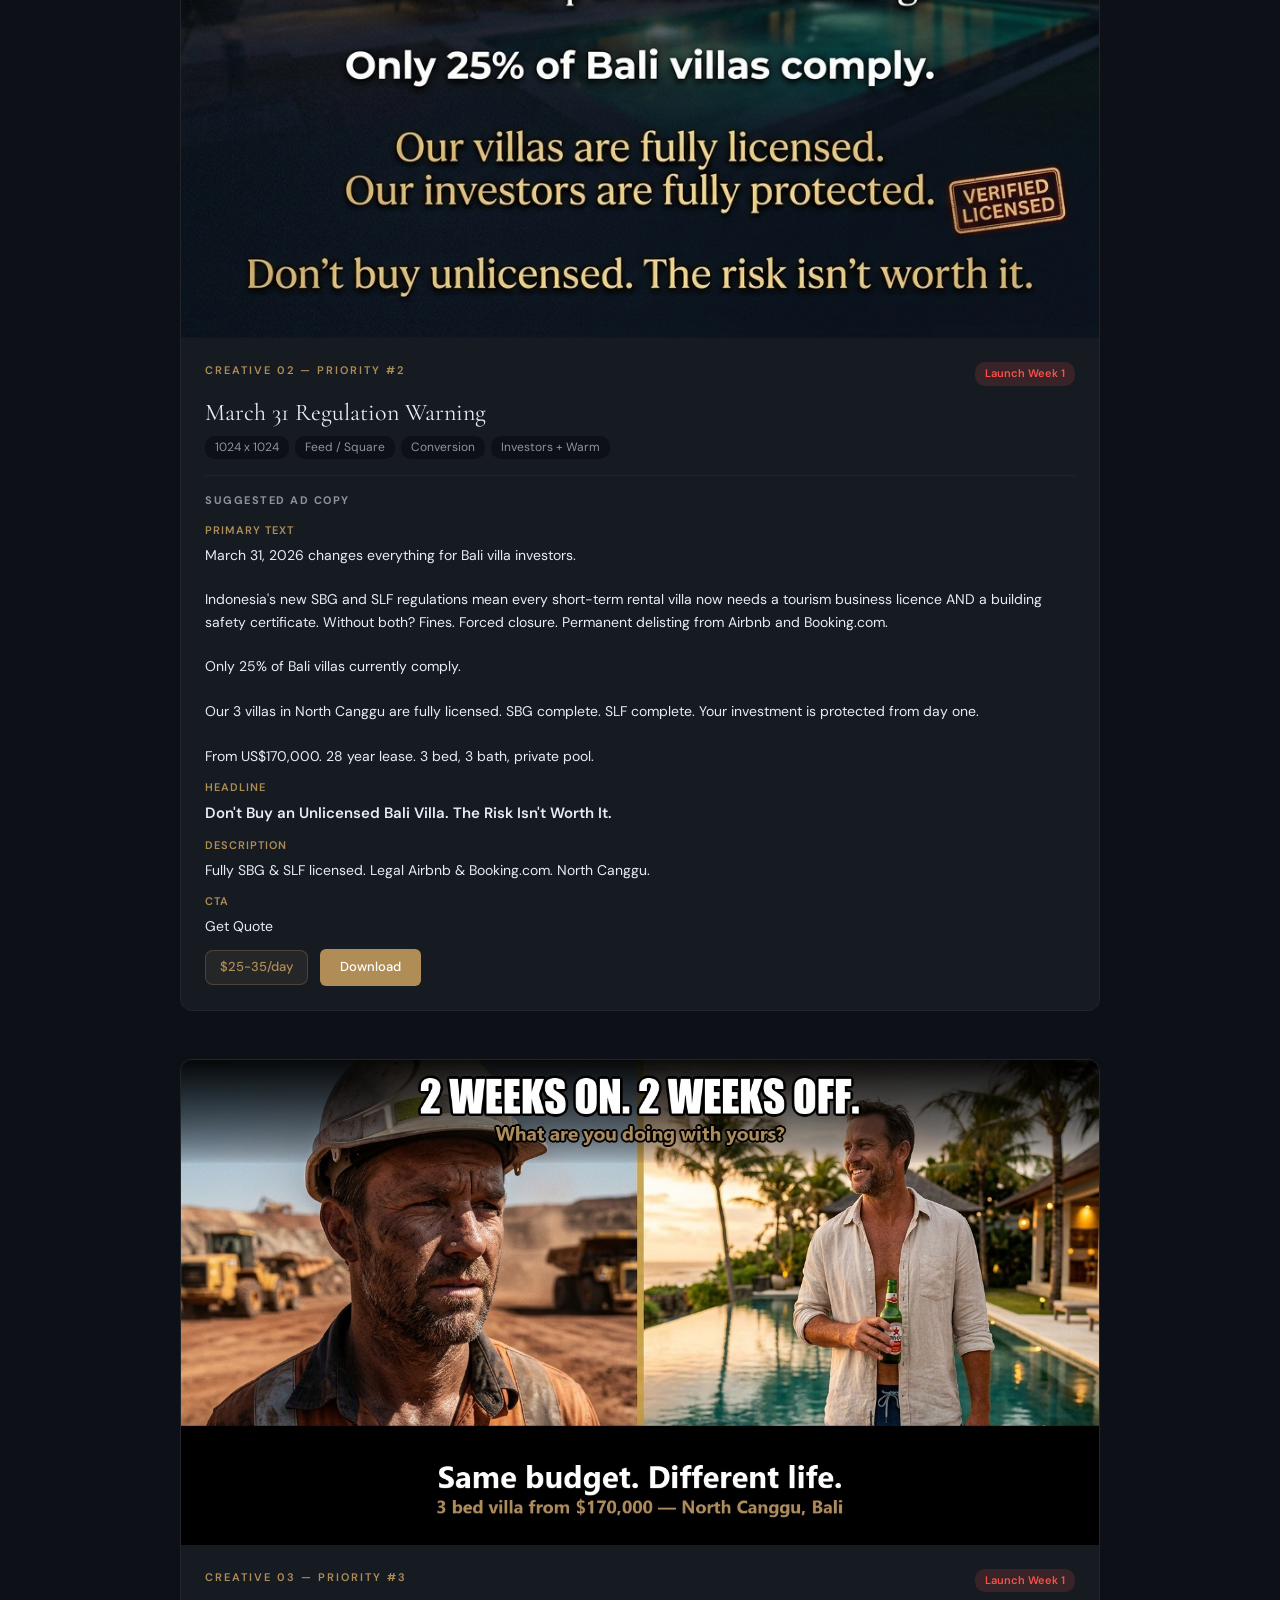
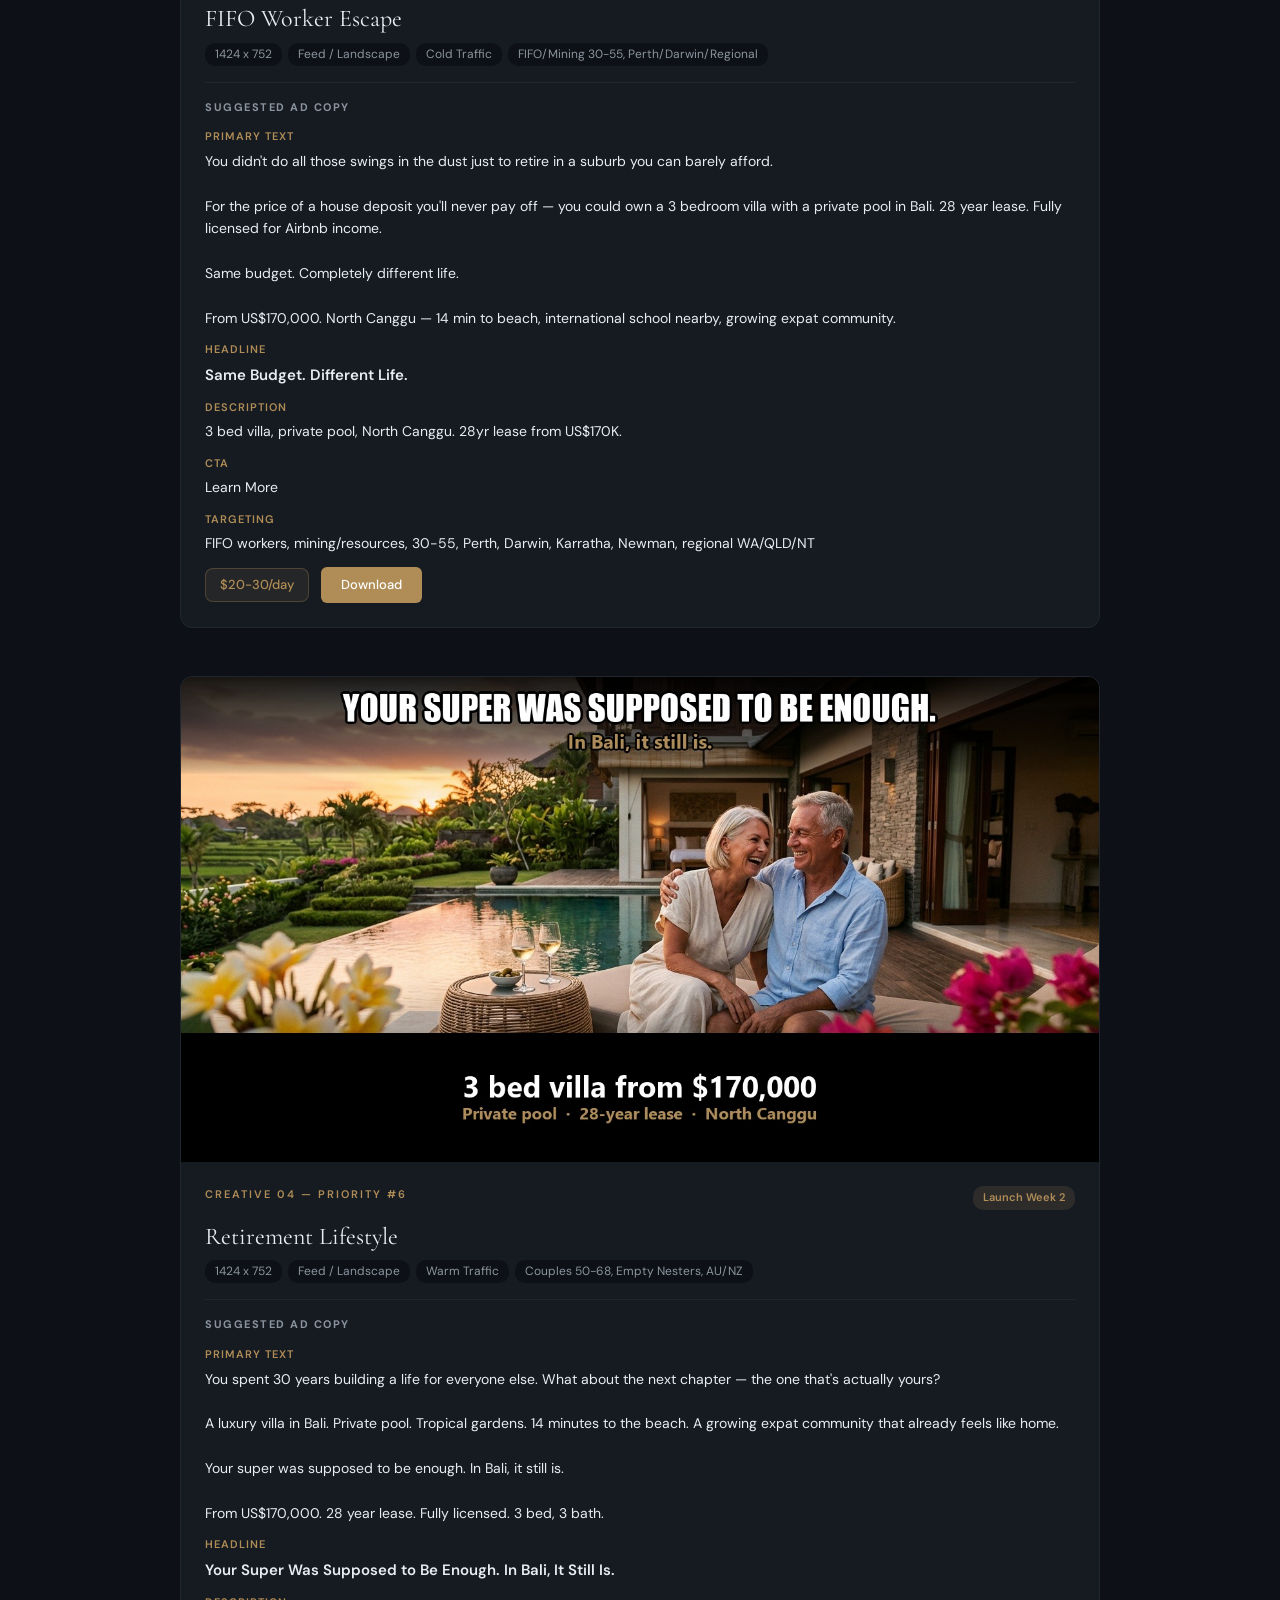
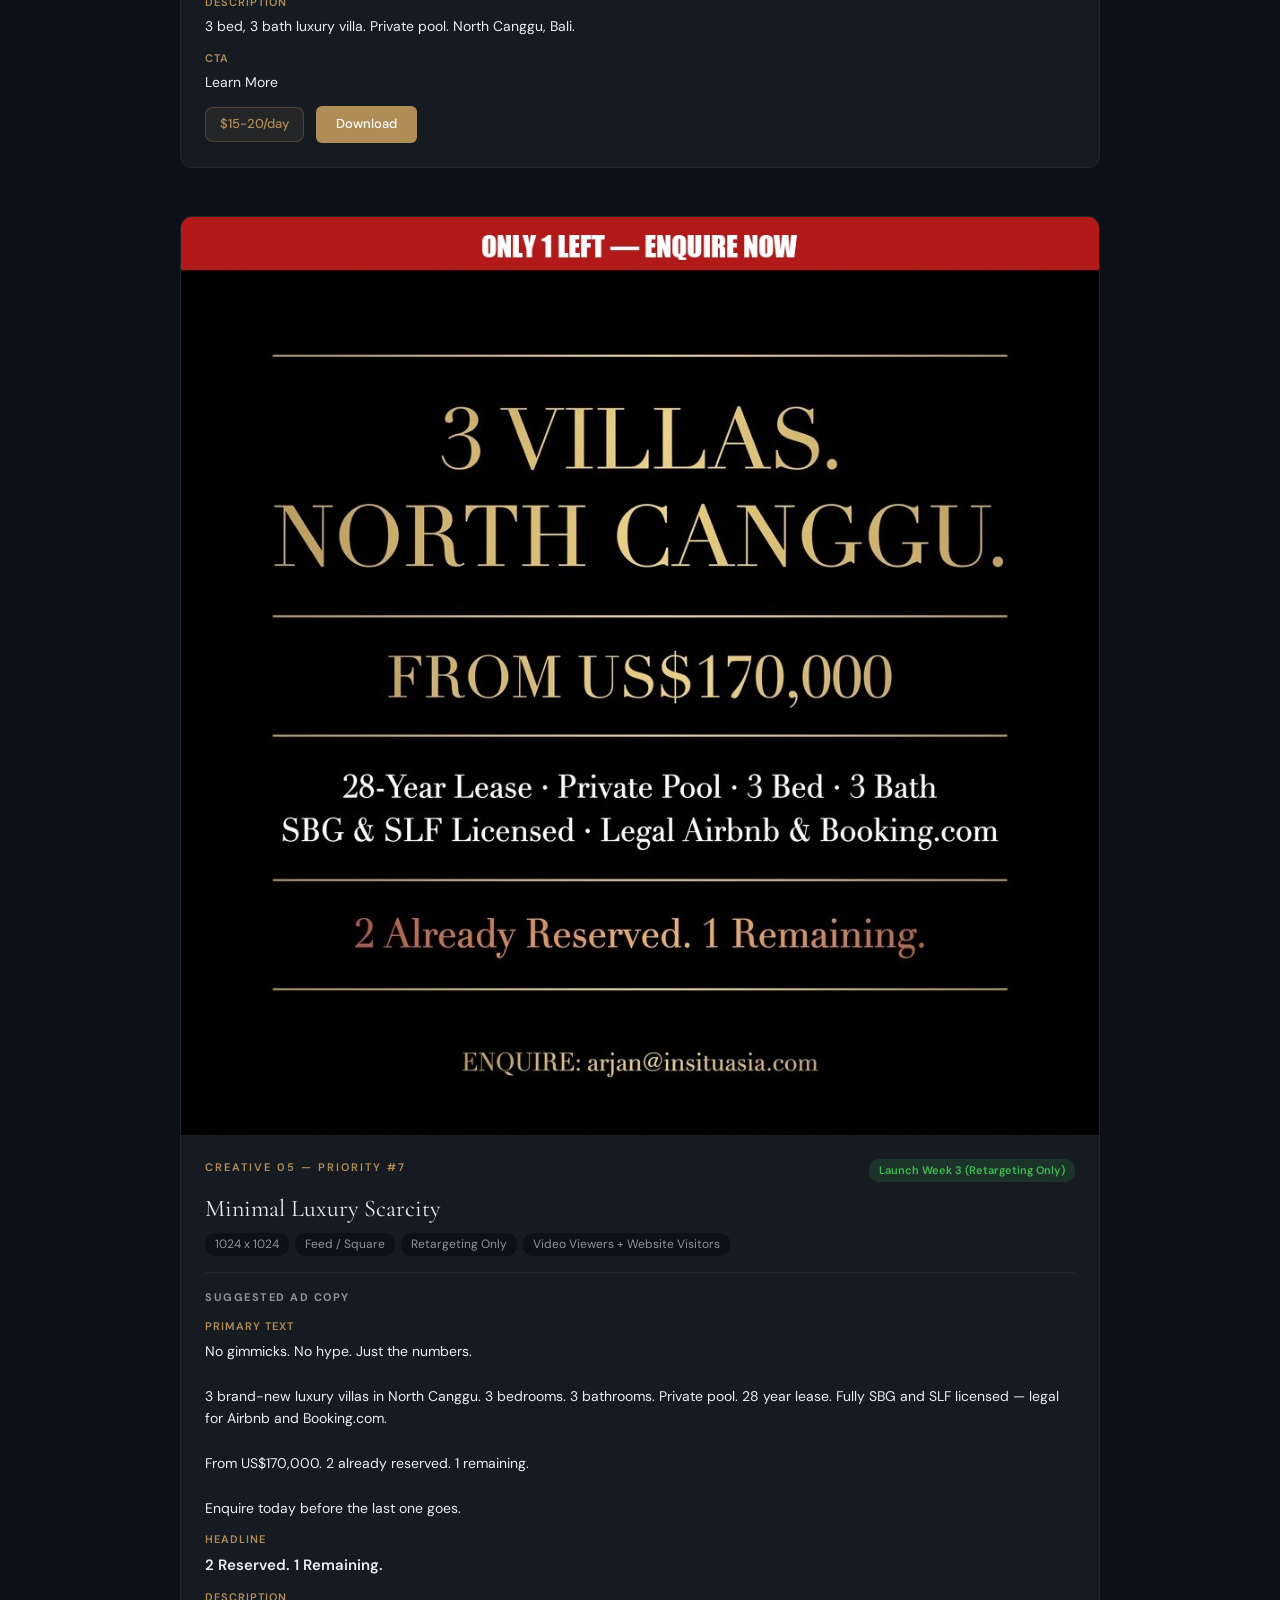
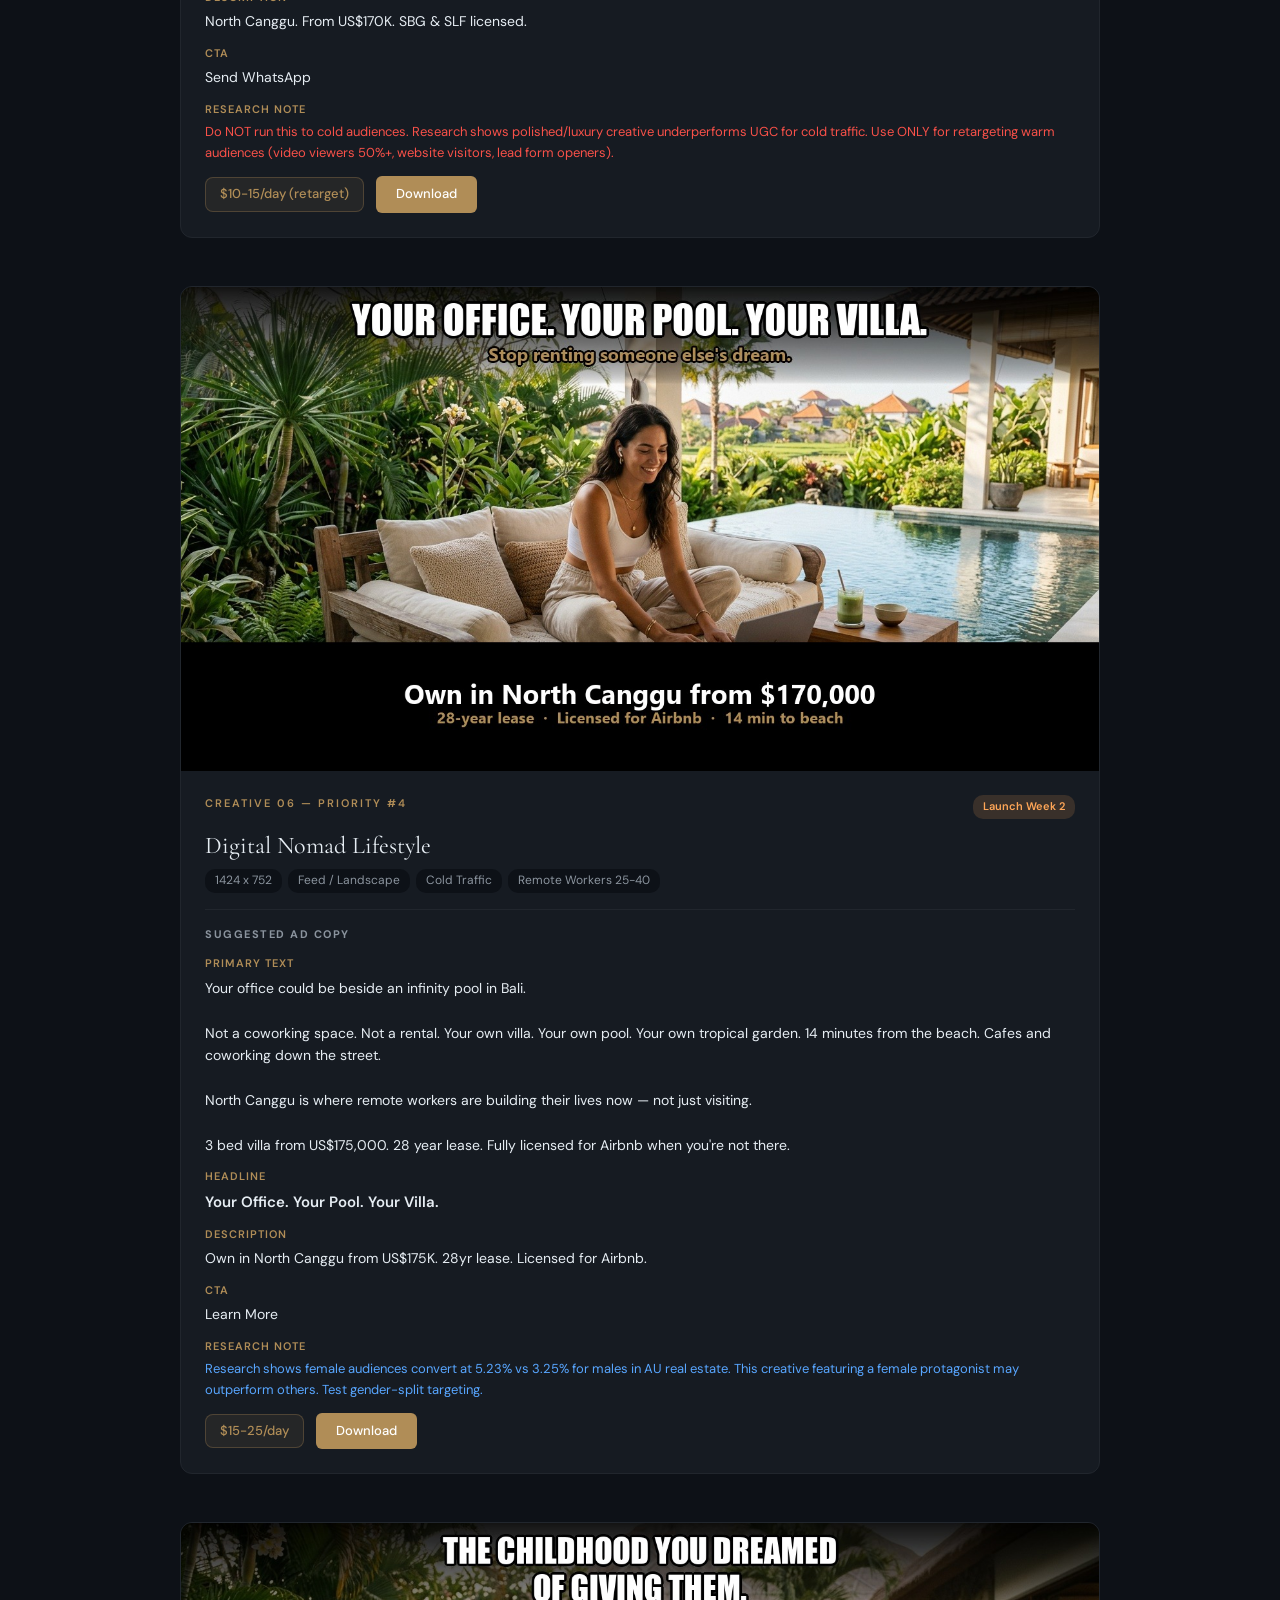
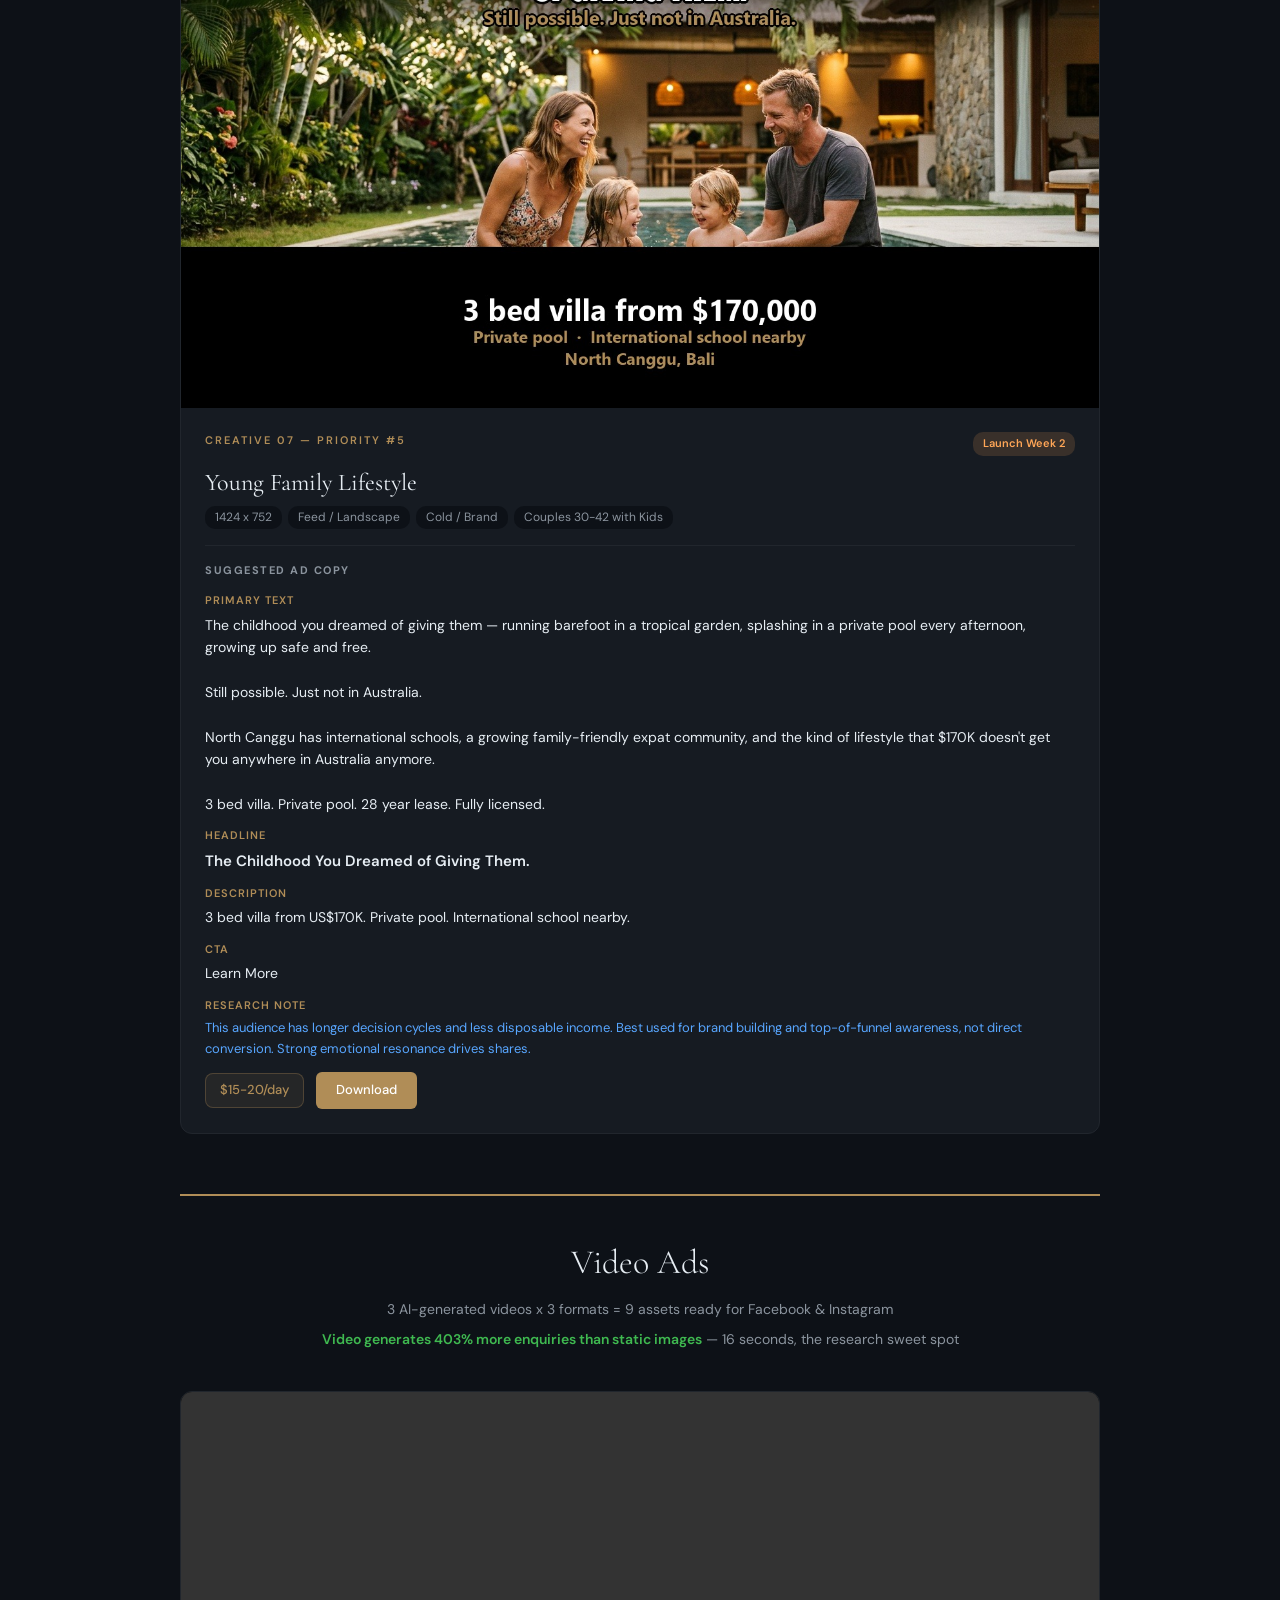
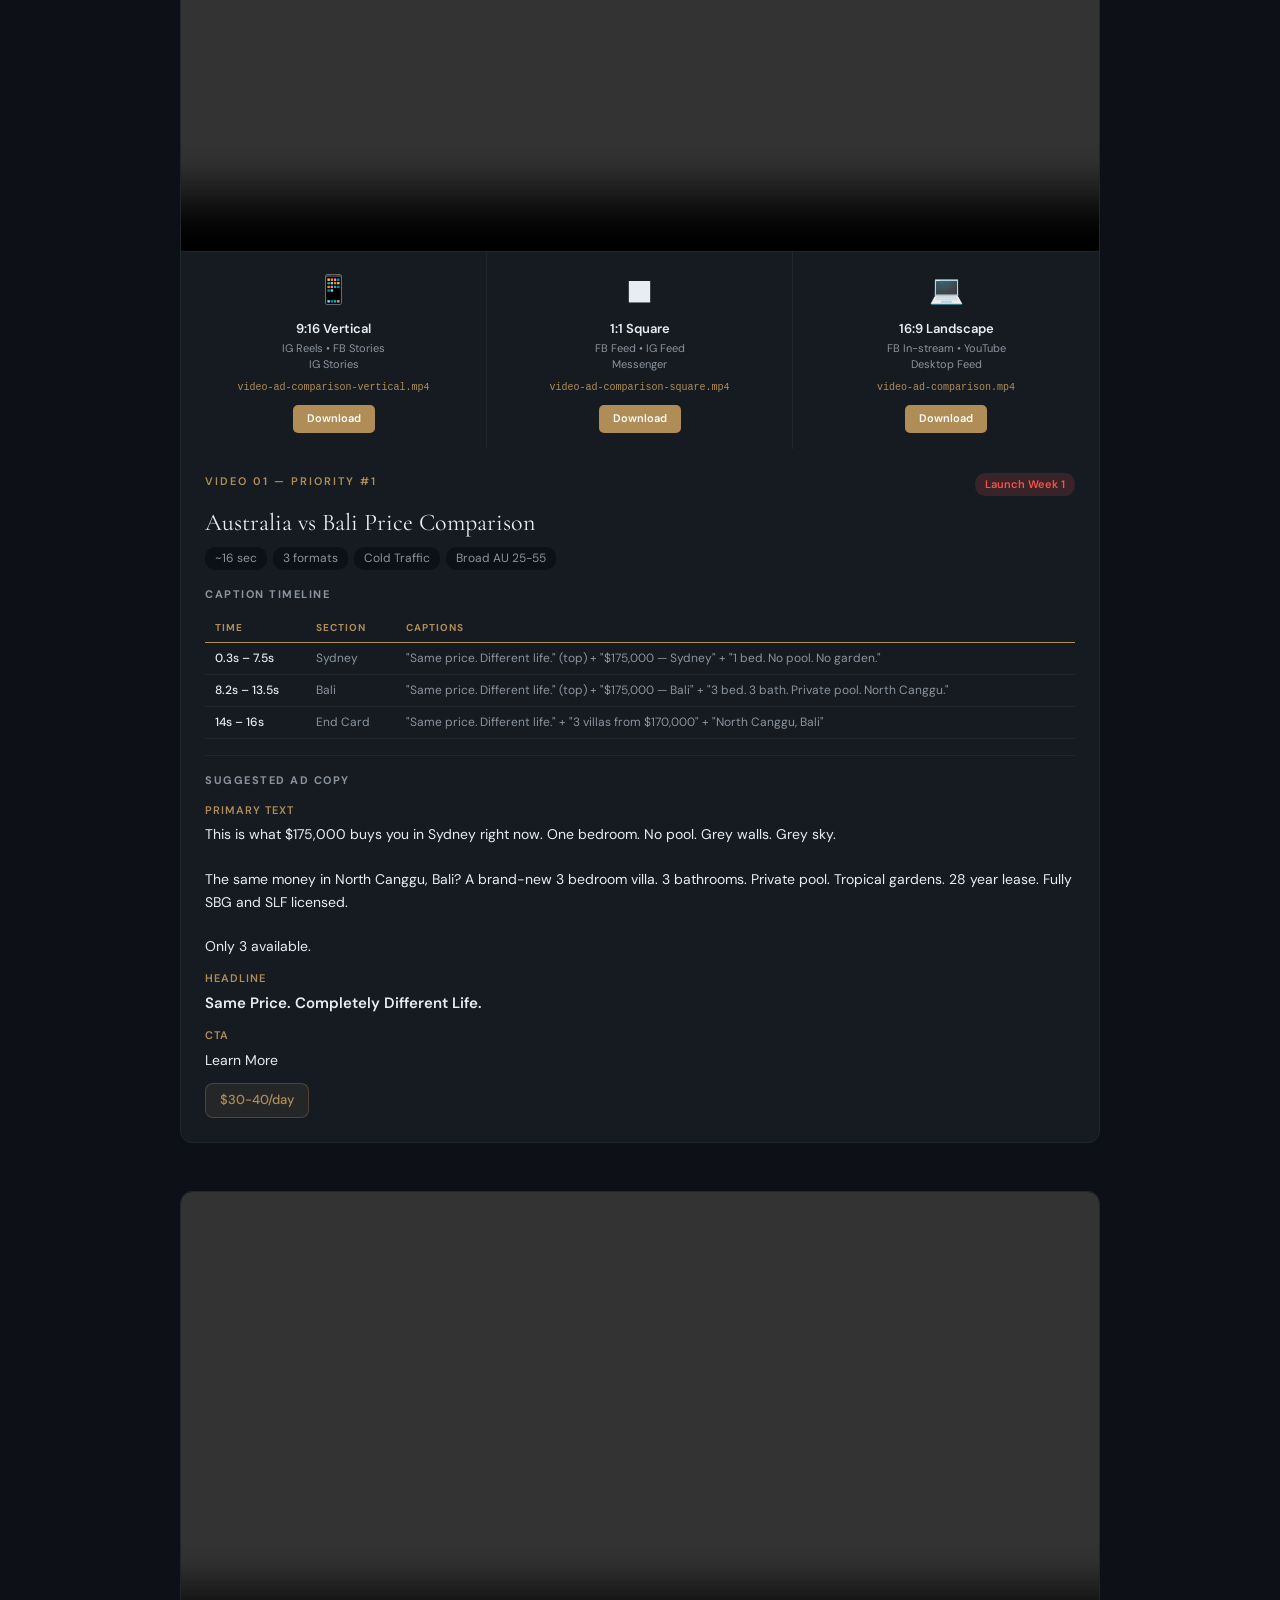
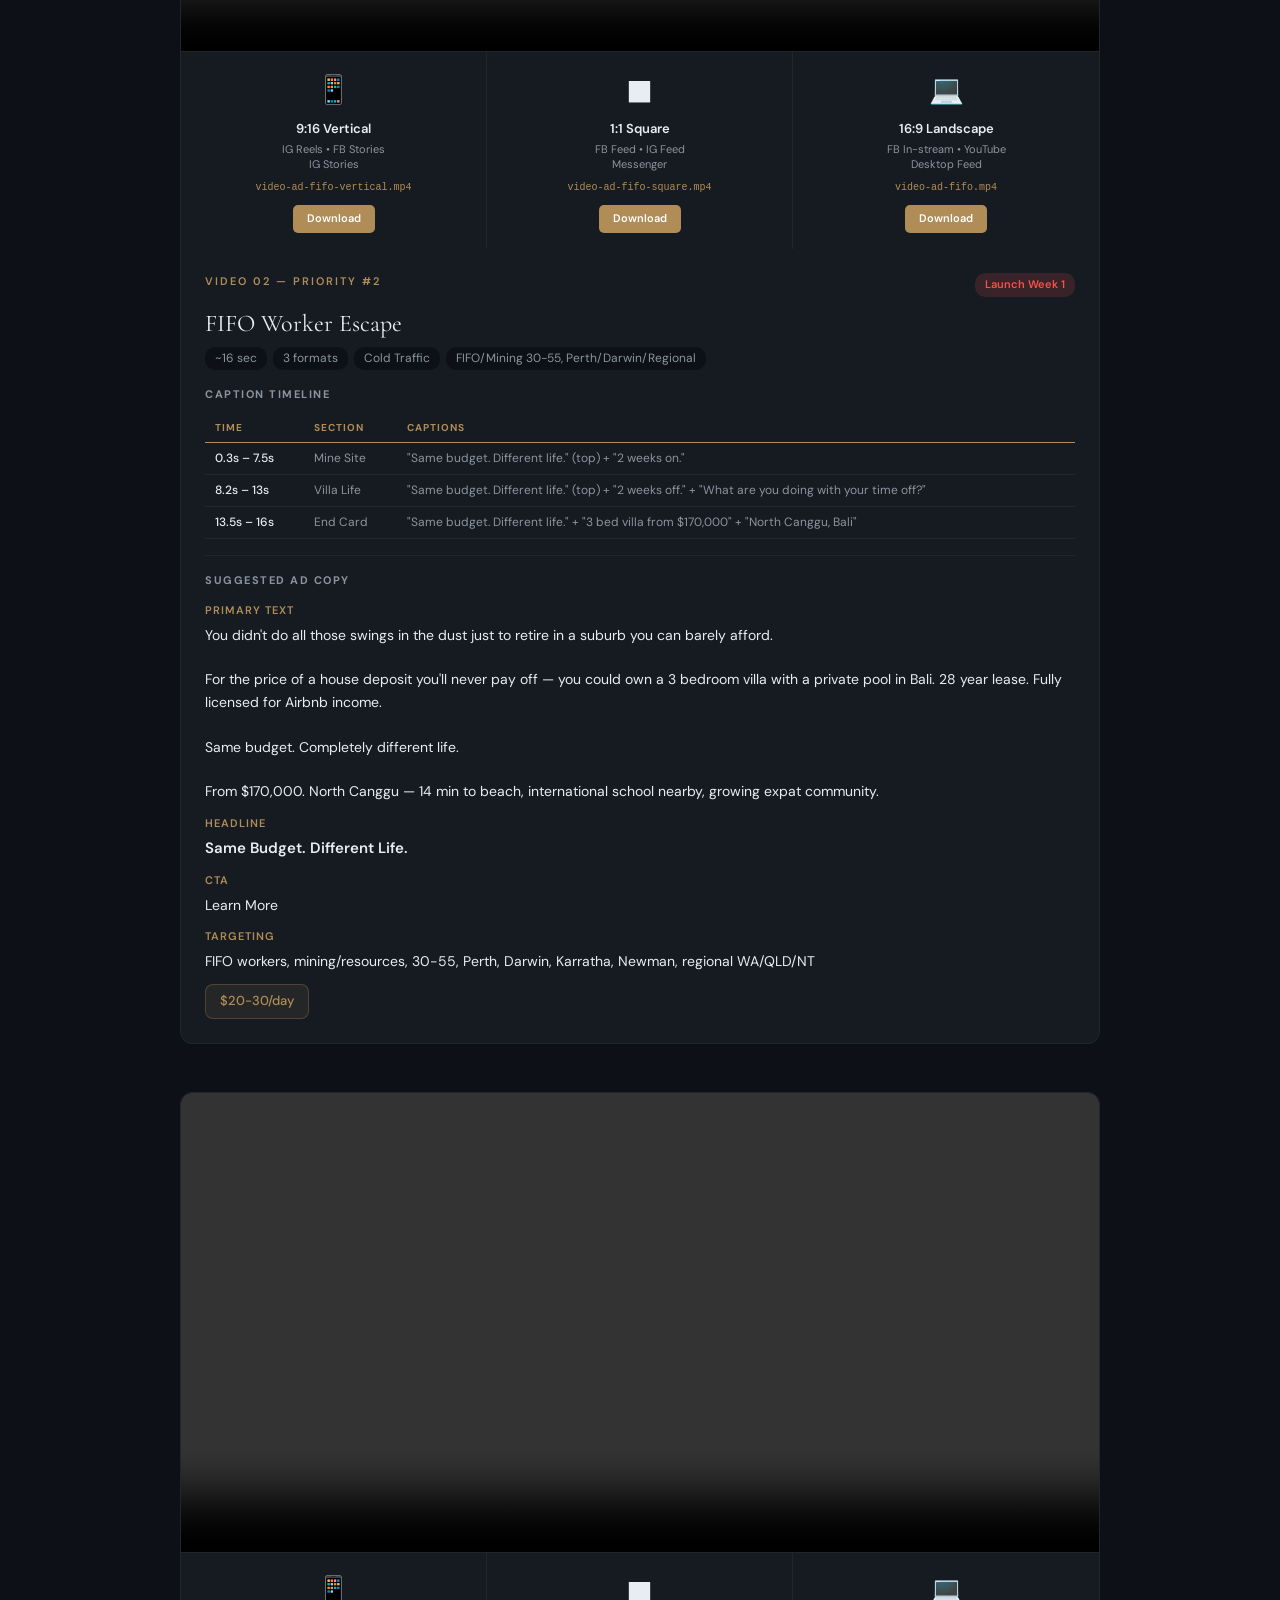
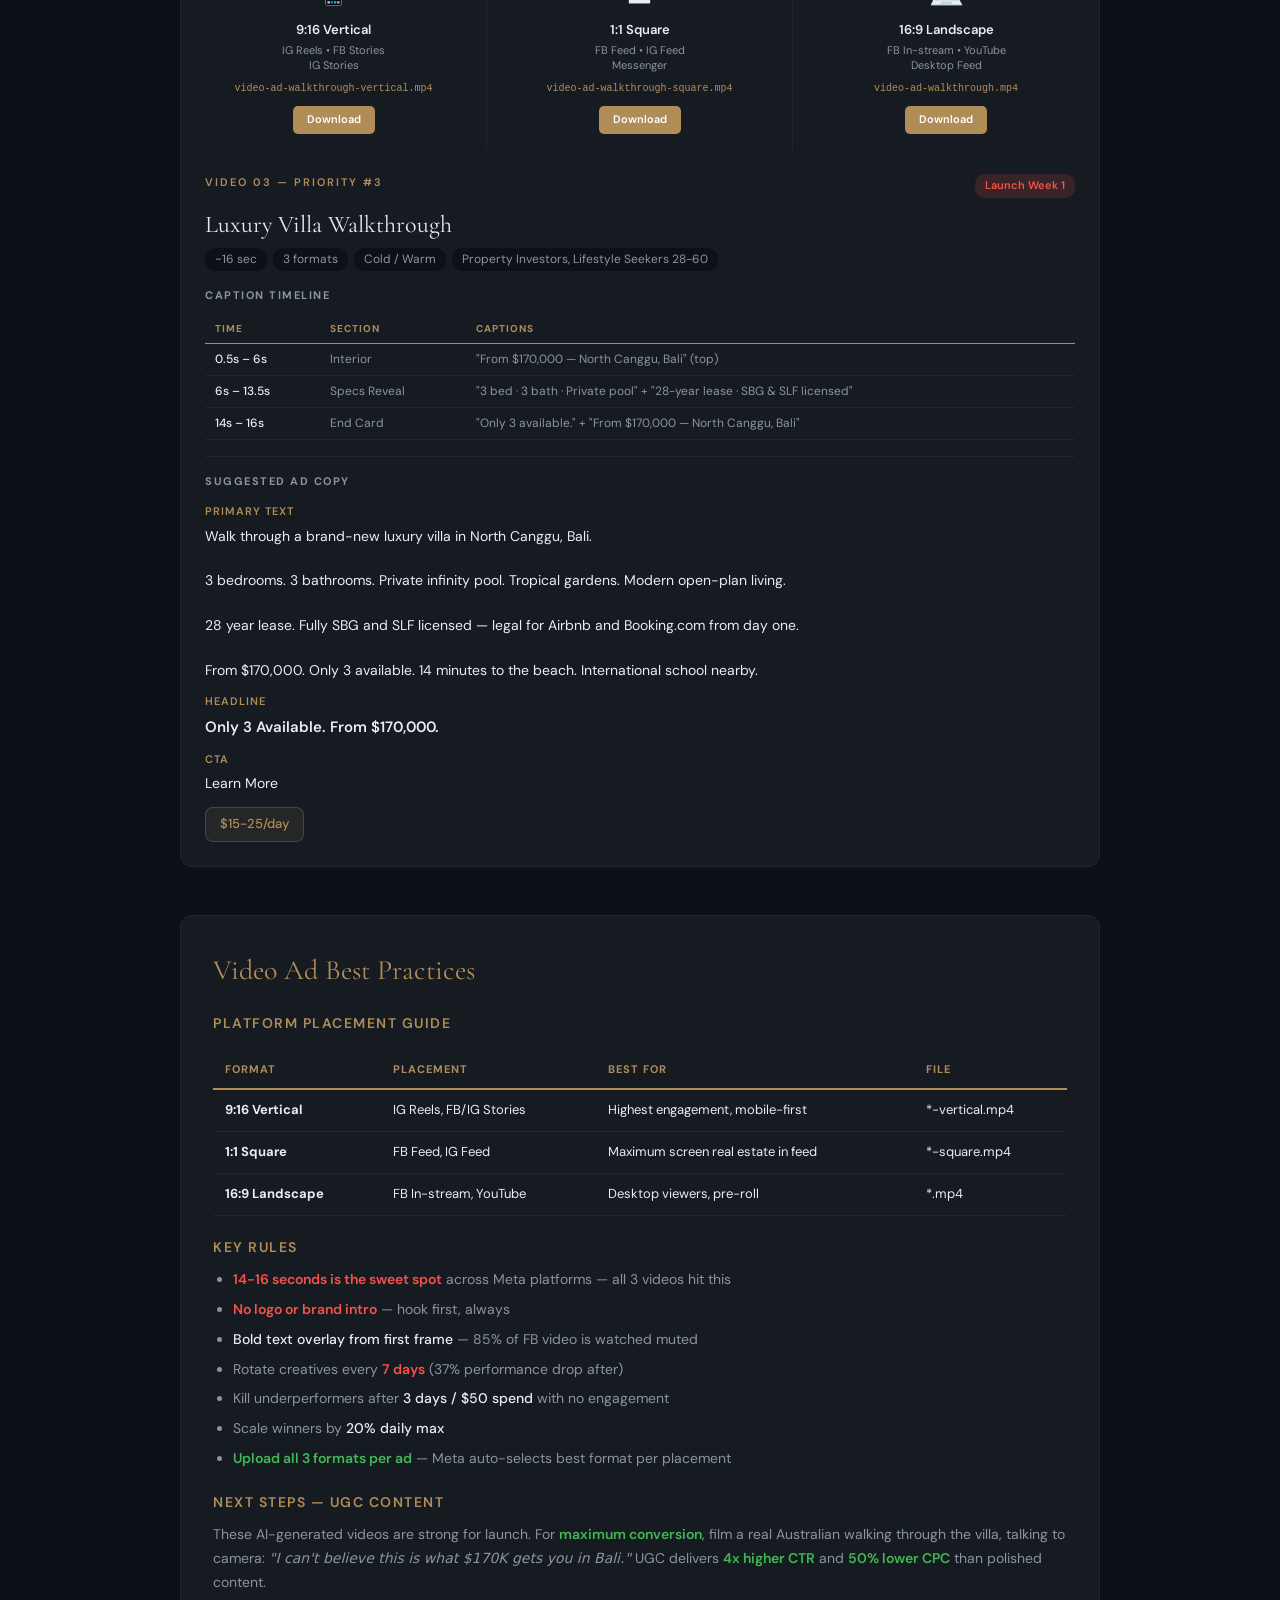
==== commit 8c838fb0: "fix: redesign video section with clear placement guide - Single landscape video player per ad instea" ====
--- a/ad-creatives/index.html
+++ b/ad-creatives/index.html
@@ -75,14 +75,17 @@
     .video-section-header { text-align: center; margin: 60px 0 40px; padding-top: 40px; border-top: 2px solid var(--accent); }
     .video-section-header h2 { font-family: var(--font-display); font-size: 34px; font-weight: 300; margin-bottom: 8px; }
     .video-section-header p { color: var(--muted); font-size: 14px; }
-    .video-formats { display: grid; grid-template-columns: 1fr 1fr 1fr; gap: 16px; margin: 20px 0; }
-    .video-formats .format-card { background: var(--bg); border: 1px solid var(--border); border-radius: 8px; overflow: hidden; text-align: center; }
-    .video-formats .format-card video { width: 100%; display: block; }
-    .video-formats .format-card .format-label { padding: 10px; font-size: 12px; color: var(--muted); }
-    .video-formats .format-card .format-label strong { color: var(--accent); }
-    .download-links { display: flex; flex-wrap: wrap; gap: 8px; margin-top: 12px; }
-    .download-links a { padding: 6px 14px; background: var(--bg); border: 1px solid var(--border); color: var(--muted); text-decoration: none; border-radius: 6px; font-size: 12px; transition: all 0.2s; }
-    .download-links a:hover { border-color: var(--accent); color: var(--accent); }
+    .video-preview { background: #000; border-radius: 8px 8px 0 0; overflow: hidden; }
+    .video-preview video { width: 100%; display: block; }
+    .placement-grid { display: grid; grid-template-columns: 1fr 1fr 1fr; gap: 0; border-top: 1px solid var(--border); }
+    .placement-item { padding: 16px; text-align: center; border-right: 1px solid var(--border); }
+    .placement-item:last-child { border-right: none; }
+    .placement-item .placement-icon { font-size: 28px; margin-bottom: 6px; }
+    .placement-item .placement-name { font-size: 13px; font-weight: 600; color: var(--text); margin-bottom: 2px; }
+    .placement-item .placement-where { font-size: 11px; color: var(--muted); margin-bottom: 8px; line-height: 1.4; }
+    .placement-item .placement-file { font-size: 10px; color: var(--accent); font-family: monospace; margin-bottom: 8px; word-break: break-all; }
+    .placement-item a { display: inline-block; padding: 5px 14px; background: var(--accent); color: #fff; text-decoration: none; border-radius: 5px; font-size: 11px; font-weight: 600; transition: background 0.2s; }
+    .placement-item a:hover { background: #c49d62; }
     .caption-timeline { margin-top: 16px; }
     .caption-timeline table { width: 100%; border-collapse: collapse; font-size: 12px; }
     .caption-timeline th { text-align: left; padding: 6px 10px; border-bottom: 1px solid var(--accent); color: var(--accent); font-size: 10px; letter-spacing: 1px; text-transform: uppercase; }
@@ -94,8 +97,9 @@
       .research-summary { padding: 20px; }
       .launch-table { font-size: 11px; }
       .launch-table th, .launch-table td { padding: 6px 8px; }
-      .video-formats { grid-template-columns: 1fr; }
-      .video-formats .format-card video { max-height: 400px; object-fit: contain; background: #000; }
+      .placement-grid { grid-template-columns: 1fr; }
+      .placement-item { border-right: none; border-bottom: 1px solid var(--border); }
+      .placement-item:last-child { border-bottom: none; }
     }
   </style>
 </head>
@@ -417,24 +421,32 @@
 
     <!-- ═══════════ VIDEO AD 1: COMPARISON ═══════════ -->
     <div class="ad-block">
-      <div class="video-formats">
-        <div class="format-card">
-          <video controls muted playsinline preload="metadata">
-            <source src="video-ad-comparison.mp4" type="video/mp4" />
-          </video>
-          <div class="format-label"><strong>16:9 Landscape</strong><br>In-stream / Feed</div>
-        </div>
-        <div class="format-card">
-          <video controls muted playsinline preload="metadata" style="max-height:360px;">
-            <source src="video-ad-comparison-vertical.mp4" type="video/mp4" />
-          </video>
-          <div class="format-label"><strong>9:16 Vertical</strong><br>Reels / Stories</div>
-        </div>
-        <div class="format-card">
-          <video controls muted playsinline preload="metadata">
-            <source src="video-ad-comparison-square.mp4" type="video/mp4" />
-          </video>
-          <div class="format-label"><strong>1:1 Square</strong><br>Feed</div>
+      <div class="video-preview">
+        <video controls muted playsinline preload="metadata">
+          <source src="video-ad-comparison.mp4" type="video/mp4" />
+        </video>
+      </div>
+      <div class="placement-grid">
+        <div class="placement-item">
+          <div class="placement-icon">&#x1F4F1;</div>
+          <div class="placement-name">9:16 Vertical</div>
+          <div class="placement-where">IG Reels &bull; FB Stories<br>IG Stories</div>
+          <div class="placement-file">video-ad-comparison-vertical.mp4</div>
+          <a href="video-ad-comparison-vertical.mp4" download>Download</a>
+        </div>
+        <div class="placement-item">
+          <div class="placement-icon">&#x25A0;</div>
+          <div class="placement-name">1:1 Square</div>
+          <div class="placement-where">FB Feed &bull; IG Feed<br>Messenger</div>
+          <div class="placement-file">video-ad-comparison-square.mp4</div>
+          <a href="video-ad-comparison-square.mp4" download>Download</a>
+        </div>
+        <div class="placement-item">
+          <div class="placement-icon">&#x1F4BB;</div>
+          <div class="placement-name">16:9 Landscape</div>
+          <div class="placement-where">FB In-stream &bull; YouTube<br>Desktop Feed</div>
+          <div class="placement-file">video-ad-comparison.mp4</div>
+          <a href="video-ad-comparison.mp4" download>Download</a>
         </div>
       </div>
       <div class="ad-info">
@@ -466,35 +478,38 @@
           <div class="copy-label">CTA</div>
           <p class="copy-text">Learn More</p>
         </div>
-        <div class="download-links">
-          <a href="video-ad-comparison.mp4" download>16:9 Landscape</a>
-          <a href="video-ad-comparison-vertical.mp4" download>9:16 Vertical</a>
-          <a href="video-ad-comparison-square.mp4" download>1:1 Square</a>
-        </div>
         <span class="budget-box">$30-40/day</span>
       </div>
     </div>
 
     <!-- ═══════════ VIDEO AD 2: FIFO ═══════════ -->
     <div class="ad-block">
-      <div class="video-formats">
-        <div class="format-card">
-          <video controls muted playsinline preload="metadata">
-            <source src="video-ad-fifo.mp4" type="video/mp4" />
-          </video>
-          <div class="format-label"><strong>16:9 Landscape</strong><br>In-stream / Feed</div>
-        </div>
-        <div class="format-card">
-          <video controls muted playsinline preload="metadata" style="max-height:360px;">
-            <source src="video-ad-fifo-vertical.mp4" type="video/mp4" />
-          </video>
-          <div class="format-label"><strong>9:16 Vertical</strong><br>Reels / Stories</div>
-        </div>
-        <div class="format-card">
-          <video controls muted playsinline preload="metadata">
-            <source src="video-ad-fifo-square.mp4" type="video/mp4" />
-          </video>
-          <div class="format-label"><strong>1:1 Square</strong><br>Feed</div>
+      <div class="video-preview">
+        <video controls muted playsinline preload="metadata">
+          <source src="video-ad-fifo.mp4" type="video/mp4" />
+        </video>
+      </div>
+      <div class="placement-grid">
+        <div class="placement-item">
+          <div class="placement-icon">&#x1F4F1;</div>
+          <div class="placement-name">9:16 Vertical</div>
+          <div class="placement-where">IG Reels &bull; FB Stories<br>IG Stories</div>
+          <div class="placement-file">video-ad-fifo-vertical.mp4</div>
+          <a href="video-ad-fifo-vertical.mp4" download>Download</a>
+        </div>
+        <div class="placement-item">
+          <div class="placement-icon">&#x25A0;</div>
+          <div class="placement-name">1:1 Square</div>
+          <div class="placement-where">FB Feed &bull; IG Feed<br>Messenger</div>
+          <div class="placement-file">video-ad-fifo-square.mp4</div>
+          <a href="video-ad-fifo-square.mp4" download>Download</a>
+        </div>
+        <div class="placement-item">
+          <div class="placement-icon">&#x1F4BB;</div>
+          <div class="placement-name">16:9 Landscape</div>
+          <div class="placement-where">FB In-stream &bull; YouTube<br>Desktop Feed</div>
+          <div class="placement-file">video-ad-fifo.mp4</div>
+          <a href="video-ad-fifo.mp4" download>Download</a>
         </div>
       </div>
       <div class="ad-info">
@@ -528,35 +543,38 @@
           <div class="copy-label">Targeting</div>
           <p class="copy-text">FIFO workers, mining/resources, 30-55, Perth, Darwin, Karratha, Newman, regional WA/QLD/NT</p>
         </div>
-        <div class="download-links">
-          <a href="video-ad-fifo.mp4" download>16:9 Landscape</a>
-          <a href="video-ad-fifo-vertical.mp4" download>9:16 Vertical</a>
-          <a href="video-ad-fifo-square.mp4" download>1:1 Square</a>
-        </div>
         <span class="budget-box">$20-30/day</span>
       </div>
     </div>
 
     <!-- ═══════════ VIDEO AD 3: WALKTHROUGH ═══════════ -->
     <div class="ad-block">
-      <div class="video-formats">
-        <div class="format-card">
-          <video controls muted playsinline preload="metadata">
-            <source src="video-ad-walkthrough.mp4" type="video/mp4" />
-          </video>
-          <div class="format-label"><strong>16:9 Landscape</strong><br>In-stream / Feed</div>
-        </div>
-        <div class="format-card">
-          <video controls muted playsinline preload="metadata" style="max-height:360px;">
-            <source src="video-ad-walkthrough-vertical.mp4" type="video/mp4" />
-          </video>
-          <div class="format-label"><strong>9:16 Vertical</strong><br>Reels / Stories</div>
-        </div>
-        <div class="format-card">
-          <video controls muted playsinline preload="metadata">
-            <source src="video-ad-walkthrough-square.mp4" type="video/mp4" />
-          </video>
-          <div class="format-label"><strong>1:1 Square</strong><br>Feed</div>
+      <div class="video-preview">
+        <video controls muted playsinline preload="metadata">
+          <source src="video-ad-walkthrough.mp4" type="video/mp4" />
+        </video>
+      </div>
+      <div class="placement-grid">
+        <div class="placement-item">
+          <div class="placement-icon">&#x1F4F1;</div>
+          <div class="placement-name">9:16 Vertical</div>
+          <div class="placement-where">IG Reels &bull; FB Stories<br>IG Stories</div>
+          <div class="placement-file">video-ad-walkthrough-vertical.mp4</div>
+          <a href="video-ad-walkthrough-vertical.mp4" download>Download</a>
+        </div>
+        <div class="placement-item">
+          <div class="placement-icon">&#x25A0;</div>
+          <div class="placement-name">1:1 Square</div>
+          <div class="placement-where">FB Feed &bull; IG Feed<br>Messenger</div>
+          <div class="placement-file">video-ad-walkthrough-square.mp4</div>
+          <a href="video-ad-walkthrough-square.mp4" download>Download</a>
+        </div>
+        <div class="placement-item">
+          <div class="placement-icon">&#x1F4BB;</div>
+          <div class="placement-name">16:9 Landscape</div>
+          <div class="placement-where">FB In-stream &bull; YouTube<br>Desktop Feed</div>
+          <div class="placement-file">video-ad-walkthrough.mp4</div>
+          <a href="video-ad-walkthrough.mp4" download>Download</a>
         </div>
       </div>
       <div class="ad-info">
@@ -587,11 +605,6 @@
           <p class="copy-text headline">Only 3 Available. From $170,000.</p>
           <div class="copy-label">CTA</div>
           <p class="copy-text">Learn More</p>
-        </div>
-        <div class="download-links">
-          <a href="video-ad-walkthrough.mp4" download>16:9 Landscape</a>
-          <a href="video-ad-walkthrough-vertical.mp4" download>9:16 Vertical</a>
-          <a href="video-ad-walkthrough-square.mp4" download>1:1 Square</a>
         </div>
         <span class="budget-box">$15-25/day</span>
       </div>
